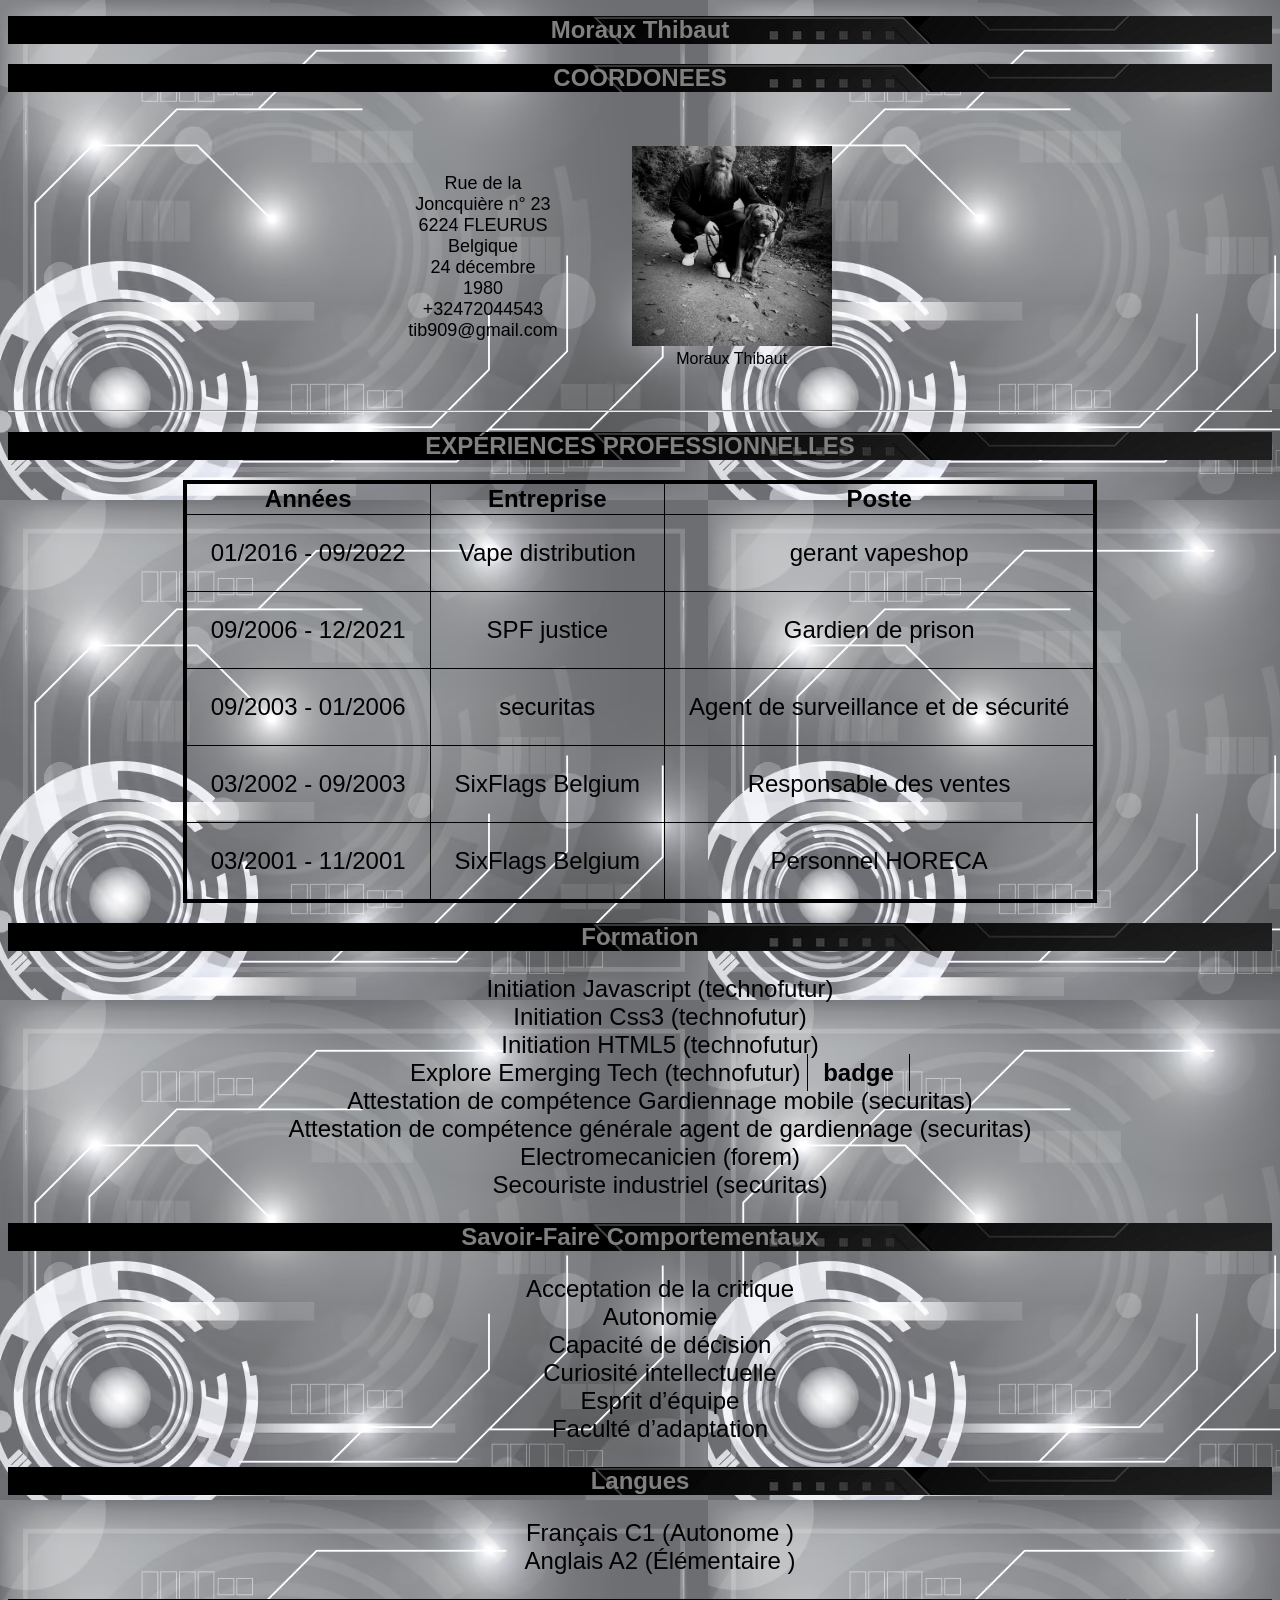
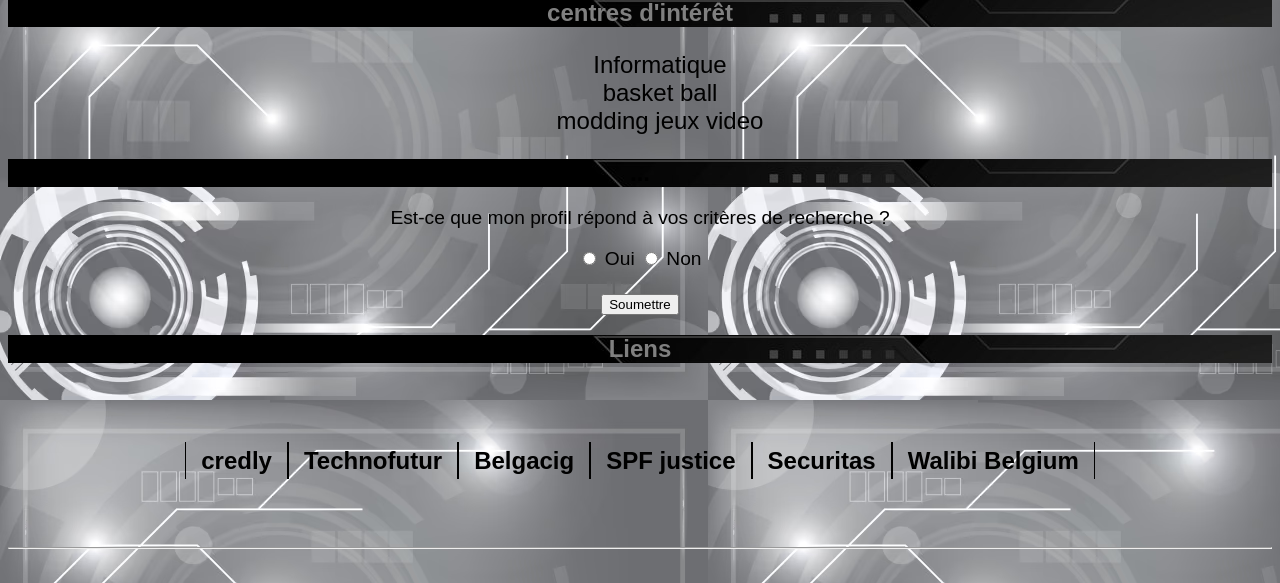
==== index.html @ 1e9ad6a0 "Update index.html" ====
<!DOCTYPE html>
<html>
    <head>
        <meta charset="UTF-8">
        <meta name="viewport" content="width=device-width, initial-scale=1.0">
        <link rel="stylesheet" href="Style/style1.css">
        <title>CV Moraux Thibaut</title>
        <script>
            function handleSubmit(event) {
                event.preventDefault(); // Empêche le rechargement de la page
                const response = document.querySelector('input[name="criteria"]:checked').value;
    
                if (response === "oui") {
                    alert("Je suis prêt à vous rencontrer pour vous donner plus de détails sur mon parcours et mes compétences.\nMerci pour l’attention que vous avez porté à mon CV.");
                } else {
                    alert("Merci pour votre attention !");
                }
            }
        </script>
    </head>
    <body>
        <header id="mainHeader">
            <h1>Moraux Thibaut</h1>
        </header>
        <main>
            <section id="COORDONEES">
                <h1>COORDONEES</h1>
                <table border="0" class="center">
                    <tr>
                <td>
                    <p>Rue de la Joncquière n° 23 <br>6224 FLEURUS Belgique<br> 24 décembre 1980<br> +32472044543<br>tib909@gmail.com</p>
                </td>
            
                <td>
                    <figure>
                    <img class="image" src="images/photo.jpg" height="200" width="200" alt="photo de profil">
                    <figcaption>Moraux Thibaut</figcaption>
                </figure>
            </td>
            </tr>
            </table>
            </section>
            <hr>
            <section id="exp">
                <h1>EXPÉRIENCES PROFESSIONNELLES</h1>
                <article>
                    <table border="1" class="center1">
                        <tr>
                            <th>Années</th>
                            <th>Entreprise</th>
                            <th>Poste</th>
                        </tr>
                        <tr>
                            <td>01/2016 - 09/2022</td>
                            <td>Vape distribution</td>
                            <td>gerant vapeshop</td>
                        </tr>
                        <tr>
                            <td>09/2006 - 12/2021</td>
                            <td>SPF justice</td>
                            <td>Gardien de prison</td>
                        </tr>
                        <tr>
                            <td>09/2003 - 01/2006</td>
                            <td>securitas</td>
                            <td>Agent de surveillance et de sécurité</td>
                        </tr>
                        <tr>
                            <td>03/2002 - 09/2003</td>
                            <td>SixFlags Belgium</td>
                            <td>Responsable des ventes</td>
                        </tr>
                        <tr>
                            <td>03/2001 - 11/2001</td>
                            <td>SixFlags Belgium</td>
                            <td>Personnel HORECA</td>
                        </tr>
                    </table>
            </section>
            <section id="centre3">
                <h1>Formation</h1> 
                <ul class="liste5">
                    <li>Initiation Javascript (technofutur)</li>
                    <li>Initiation Css3 (technofutur)</li>
                    <li>Initiation HTML5 (technofutur)</li>
                    <li>Explore Emerging Tech (technofutur) <a href="https://www.credly.com/badges/1f1f2711-4623-40dd-bc23-b2781b9e8196/public_url" target="_blank">badge</a></li>
                    <li>Attestation de compétence Gardiennage mobile (securitas)</li>
                    <li>Attestation de compétence générale agent de gardiennage (securitas)</li>
                    <li>Electromecanicien (forem)</li>
                    <li>Secouriste industriel (securitas)</li>
                </ul>
            </section>
            <section id="centre2">
                <h1>Savoir-Faire Comportementaux</h1>
                <ul class="liste4">
                    <li>Acceptation de la critique</li>
                    <li>Autonomie</li>
                    <li>Capacité de décision</li>
                    <li>Curiosité intellectuelle</li>
                    <li>Esprit d’équipe</li>
                    <li>Faculté d’adaptation</li>
                </ul>
            </section>
            <section>
                <h1>Langues</h1>
                <ul class="liste3">
                    <li>Français C1 (Autonome )</li>
                    <li>Anglais A2 (Élémentaire )</li>
                </ul>
            </section>
            <section id="centre1">
                <h1>centres d'intérêt</h1>
                <ul class="liste2">
                    <li>Informatique</li>
                    <li>basket ball</li>
                    <li>modding jeux video</li>
                </ul>
            </section>
            <section>
                <h1 id="t1">...</h1>
            </section>
            <section>
                <div class="formulaire">
                <form onsubmit="handleSubmit(event)">
                    <p>Est-ce que mon profil répond à vos critères de recherche ?</p>
                    <label>
                        <input type="radio" name="criteria" value="oui" required> Oui
                    </label>
                    <label>
                        <input type="radio" name="criteria" value="non"> Non
                    </label>
                    <br><br>
                    <button type="submit">Soumettre</button>
                </form>
            </div>
            </section>
            <section id="Liens">
                <h1>Liens</h1>
                <div>
                <ul class="liste1">
                    <li><a href="https://www.credly.com/users/moraux-thibaut" target="_blank">credly</a></li>
                    <li><a href="https://technofuturtic.be/?gad_source=1&gclid=CjwKCAjwg-24BhB_EiwA1ZOx8qaFQCUNc_YEoTfqfTfRAXzxL6KRj2lTBbNQ7ER0jLE97gg8Qh0FfRoC9SUQAvD_BwE" target="_blank">Technofutur</a></li>
                    <li><a href="https://www.gembloux.be/annuaire/belgacig" target="_blank">Belgacig</a></li>
                    <li><a href="https://justice.belgium.be/fr" target="_blank">SPF justice</a></li>
                    <li><a href="https://www.securitas.be/fr-be/pme/?utm_term=securitas&utm_campaign=SME+%7C+NL+%7C+Belgium+%7C+Brand&utm_source=adwords&utm_medium=ppc&hsa_acc=4346749966&hsa_cam=20753228287&hsa_grp=154747479785&hsa_ad=679740837021&hsa_src=g&hsa_tgt=kwd-151855605&hsa_kw=securitas&hsa_mt=e&hsa_net=adwords&hsa_ver=3&gad_source=1&gclid=Cj0KCQjwmt24BhDPARIsAJFYKk0IdWG7i5KuvDhwjCUvR2szE58qMljjTWT0LbOGZ6Xyg5umwgOqWx4aAvZFEALw_wcB" target="_blank">Securitas</a></li>
                    <li><a href="https://www.walibi.be/fr" target="_blank">Walibi Belgium</a></li>
                </ul>
            </div>
            <hr>
            </section>
        </main>
        <br>
        <footer>
        </div>
        </footer>
    </body>
</html>
---- Style/style1.css ----
h1 {
    background-image: url('../images/blackbackground.jpg');font-weight : bold ; font-family: Impact, Haettenschweiler, 'Arial Narrow Bold', sans-serif; color:grey; text-align: center;
     font-size: x-large;
}
.badge {
    width: 50px;
    height: 50px;
}
nav {
    color: gray; 
    font-family: Impact, Haettenschweiler, 'Arial Narrow Bold', sans-serif;
}
.span1 {
    background-color: black;
    color: grey;
}
#EXPÉRIENCES {
    text-align: center;margin-left: auto; margin-right: auto;
}
#COORDONEES p {
    text-align: center;
    font-family: Impact, Haettenschweiler, 'Arial Narrow Bold', sans-serif;
    font-size: large;
}
.center {
    margin-left: auto; 
    margin-right: auto;
    font-family: Impact, Haettenschweiler, 'Arial Narrow Bold', sans-serif; 
    text-align: center;
    width: 400px;
}
.center1 {
    margin-left: auto; 
    margin-right: auto;
    font-family: Impact, Haettenschweiler, 'Arial Narrow Bold', sans-serif; 
    text-align: center;
    width: 600; 
    border: 4px solid black;
    border-collapse: collapse;
    font-size: x-large;
}
figure {
    text-align: center; 
    font-family: Impact, Haettenschweiler, 'Arial Narrow Bold', sans-serif;
}
.liste1 {
    font-family: Impact, Haettenschweiler, 'Arial Narrow Bold', sans-serif;
     list-style-type: none; 
     display : flex;
     padding: 1em;
     text-align: center;
     font-size: x-large;
}
.liste2 {
    font-family: Impact, Haettenschweiler, 'Arial Narrow Bold', sans-serif;
    text-align: center;
    font-size: x-large;
    list-style-type: none;
}
.liste3 {
    font-family: Impact, Haettenschweiler, 'Arial Narrow Bold', sans-serif;
    text-align: center;
    font-size: x-large;
    list-style-type: none;
}
.liste4 {
    font-family: Impact, Haettenschweiler, 'Arial Narrow Bold', sans-serif;
    text-align: center;
    font-size: x-large;
    list-style-type: none;
}
.liste5 {
    font-family: Impact, Haettenschweiler, 'Arial Narrow Bold', sans-serif;
    text-align: center;
    font-size: x-large;
    list-style-type: none;
}
form { 
    text-align: center; font-family: Impact, Haettenschweiler, 'Arial Narrow Bold', sans-serif;
    font-size: larger;
}
.style1 {
    font-family:'Lucida Sans', 'Lucida Sans Regular', 'Lucida Grande', 'Lucida Sans Unicode', Geneva, Verdana, sans-serif;
     font-weight: bold; 
    color: grey;
    background-color: black;
    padding: 1em;
    }
a:link {
 color: black;
 font-style: normal;
 font-weight: bolder;
 text-decoration: none;
}
a:visited {
 color: gray;
 font-weight: normal;
 text-decoration: none;
}
a:hover {
 color: black;
 text-decoration: none;
 background-color: grey;
 font-weight: normal;
 font-style: normal;
}
a:active {
 color: black;
 text-decoration: none;
 font-weight: normal;
 font-style: normal;
}
a{
    padding: 5px 15px; 
    border-right: solid 1px black;
    border-left: solid 1px black;
}
div {
    margin-left: auto;
    margin-right: auto;
    max-width: fit-content;
    padding: 1em;
}
.menu {
    margin-left: 45%;
    padding: 1em;
}
.formulaire {
    margin-left: auto;
    margin-right: auto;
    padding: 0;
}
#t1 {
    background-color: black;
    color: black;
}
td {
    padding: 1em;
}
body {
    background-image: url('../images/fond2.png');
}
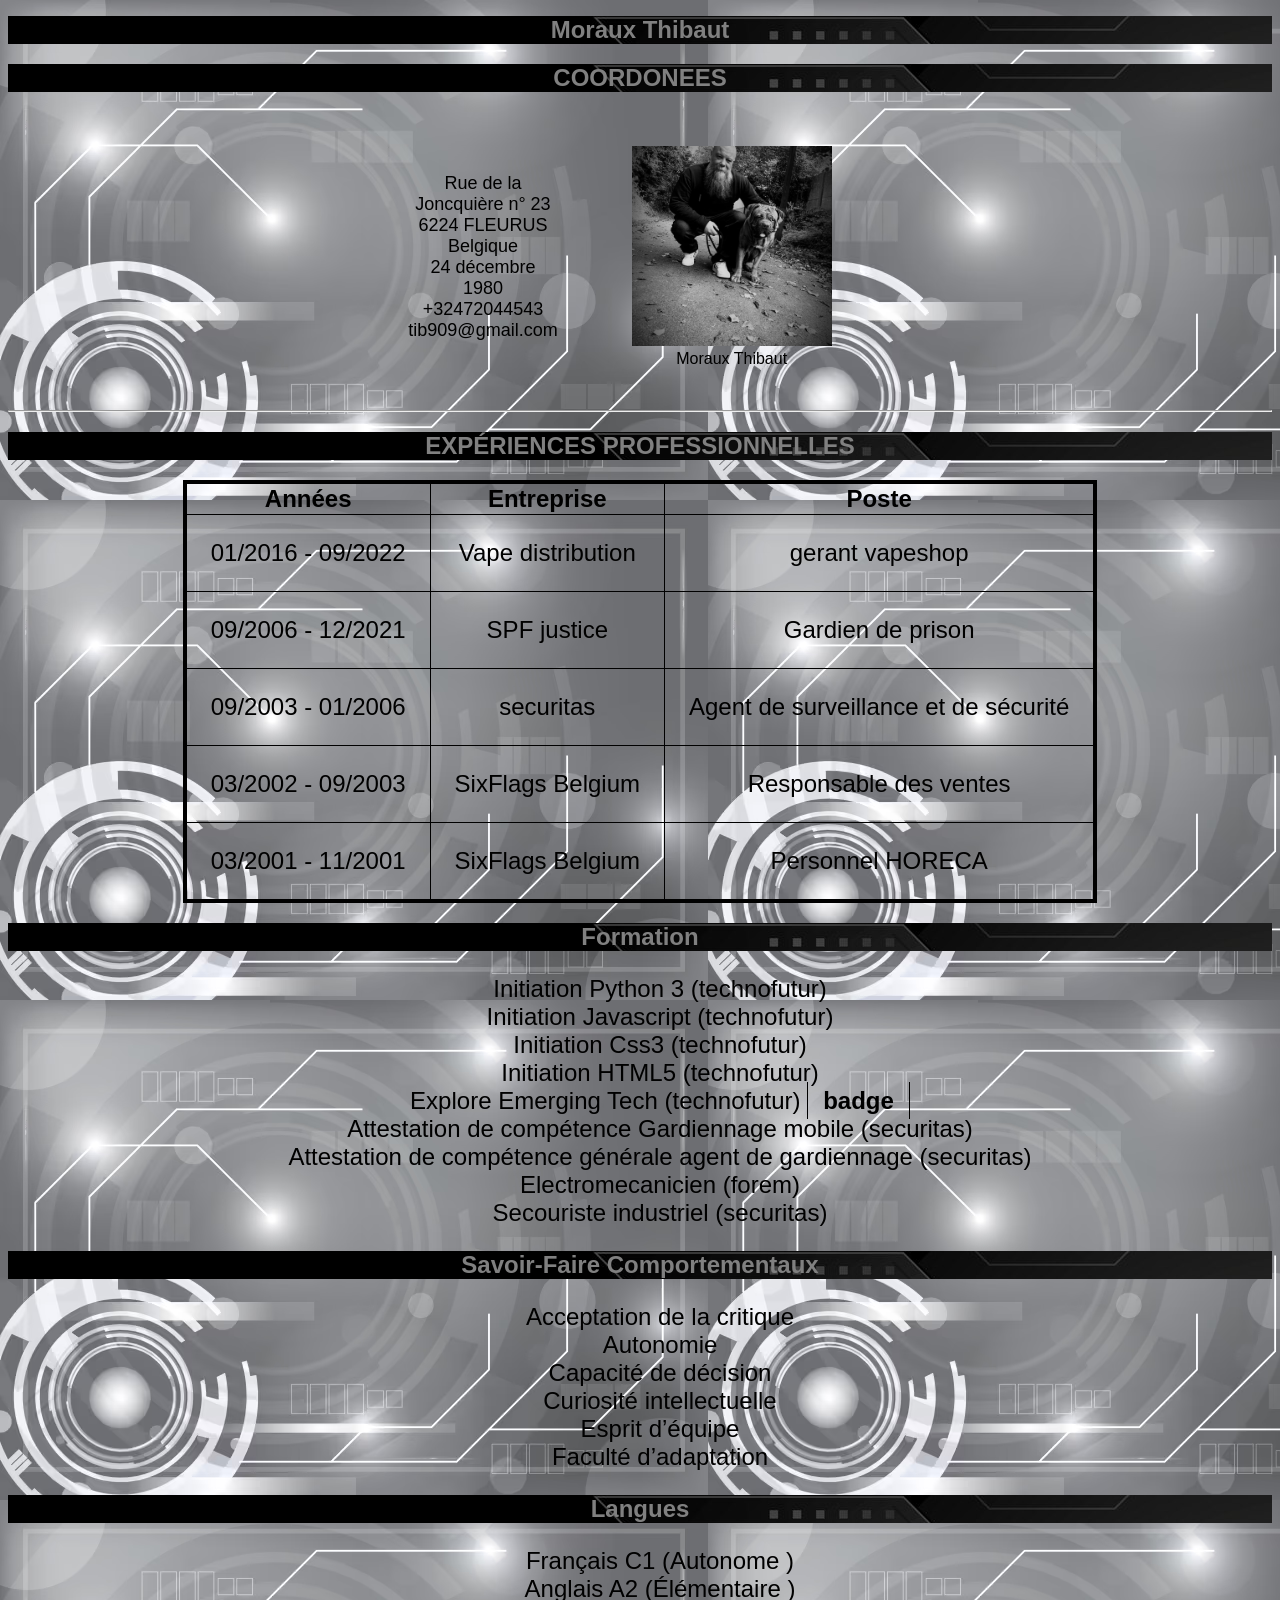
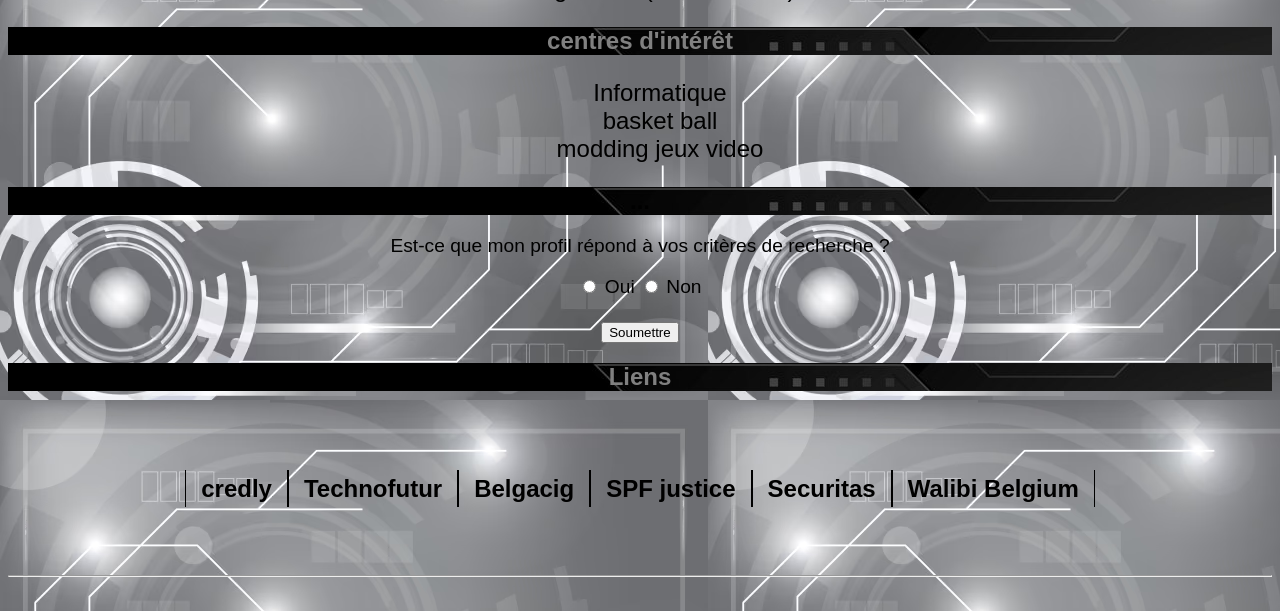
==== commit f66d4dee: "Update index.html" ====
--- a/index.html
+++ b/index.html
@@ -80,6 +80,7 @@
             <section id="centre3">
                 <h1>Formation</h1> 
                 <ul class="liste5">
+                    <li>Initiation Python 3 (technofutur)</li>
                     <li>Initiation Javascript (technofutur)</li>
                     <li>Initiation Css3 (technofutur)</li>
                     <li>Initiation HTML5 (technofutur)</li>
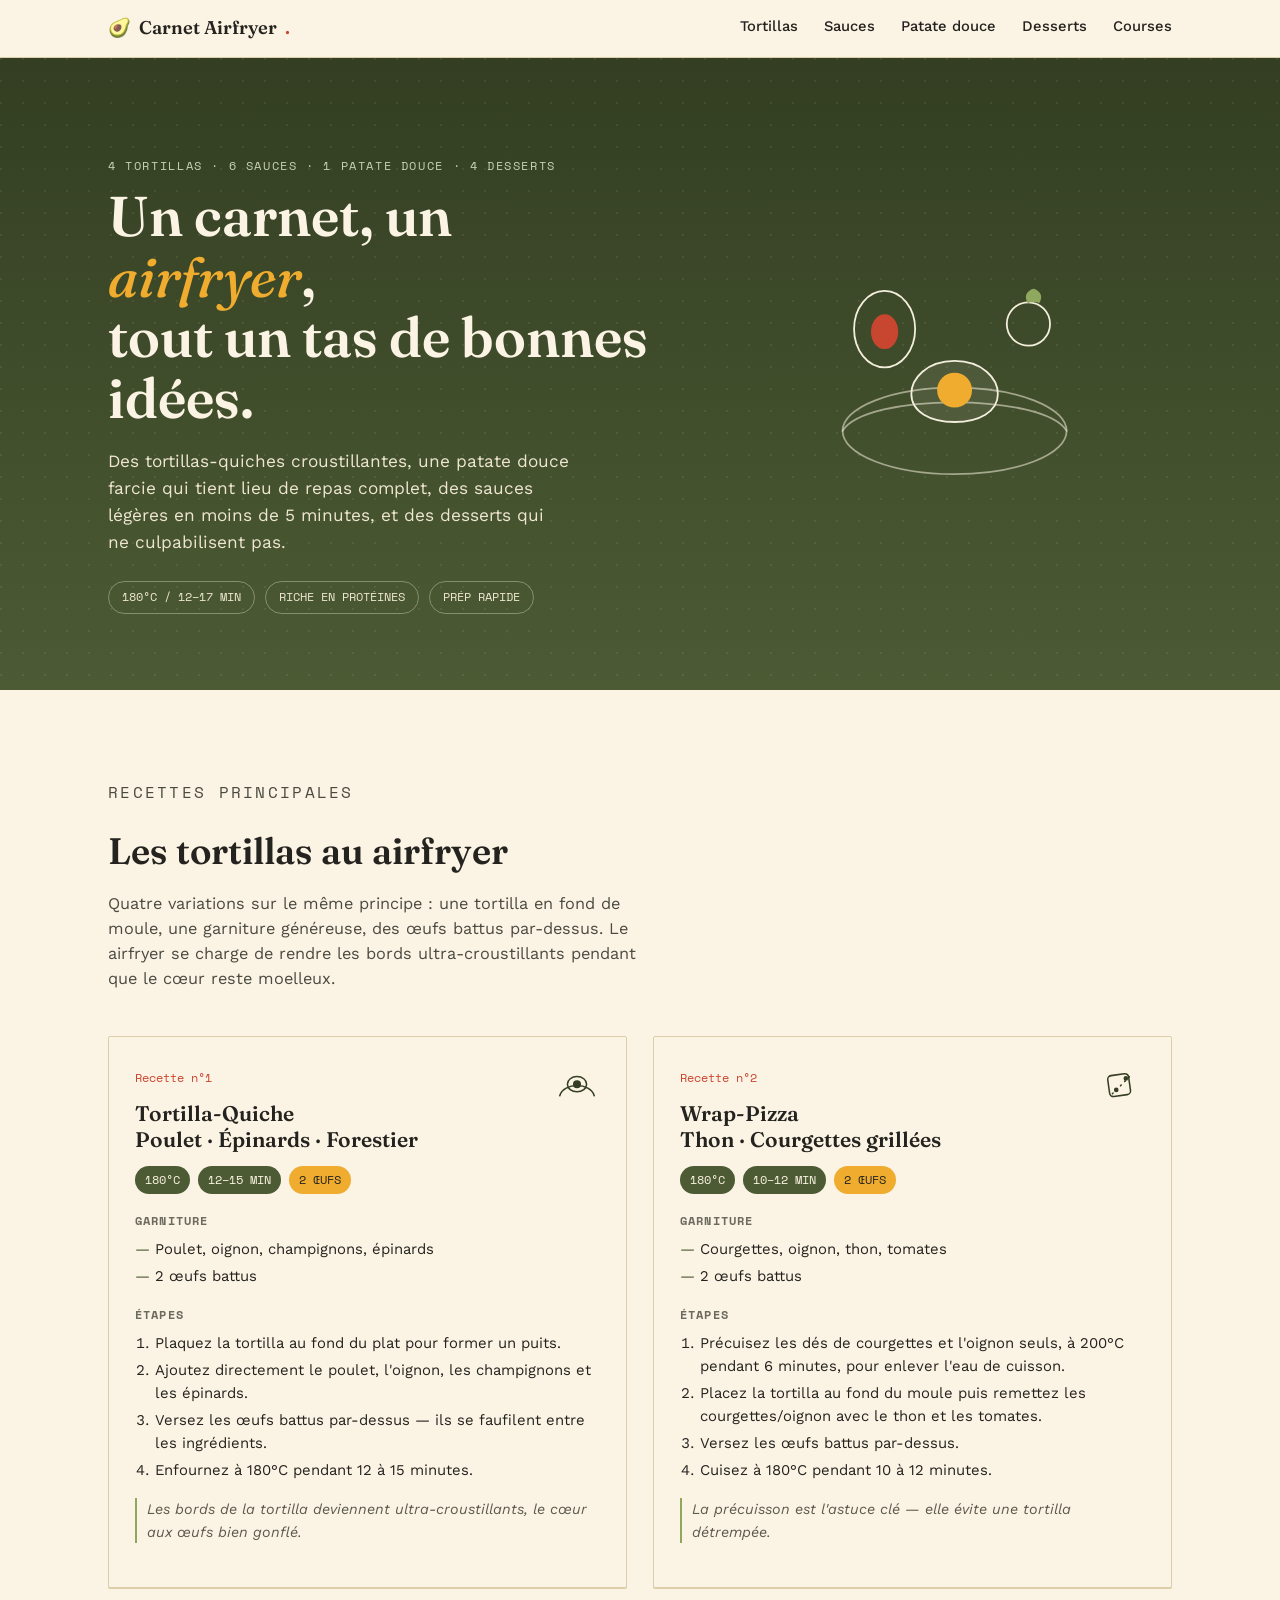
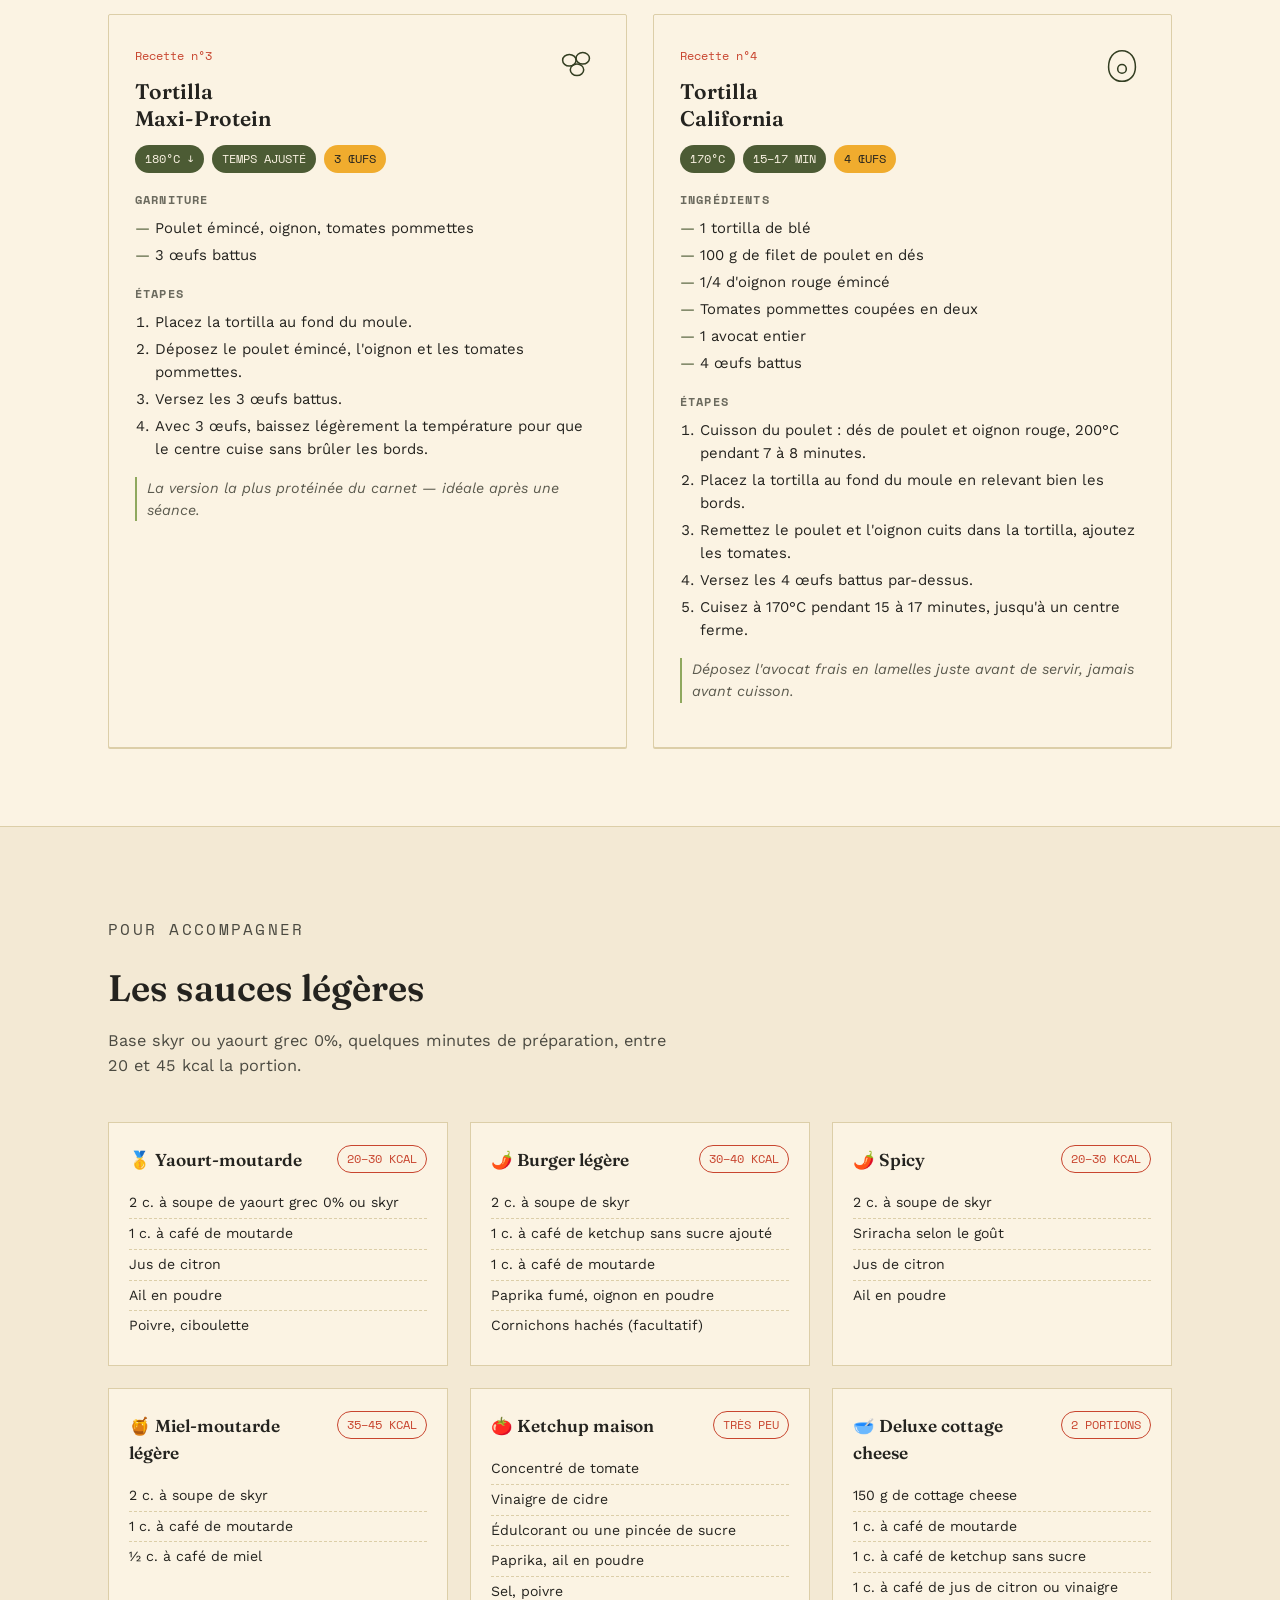
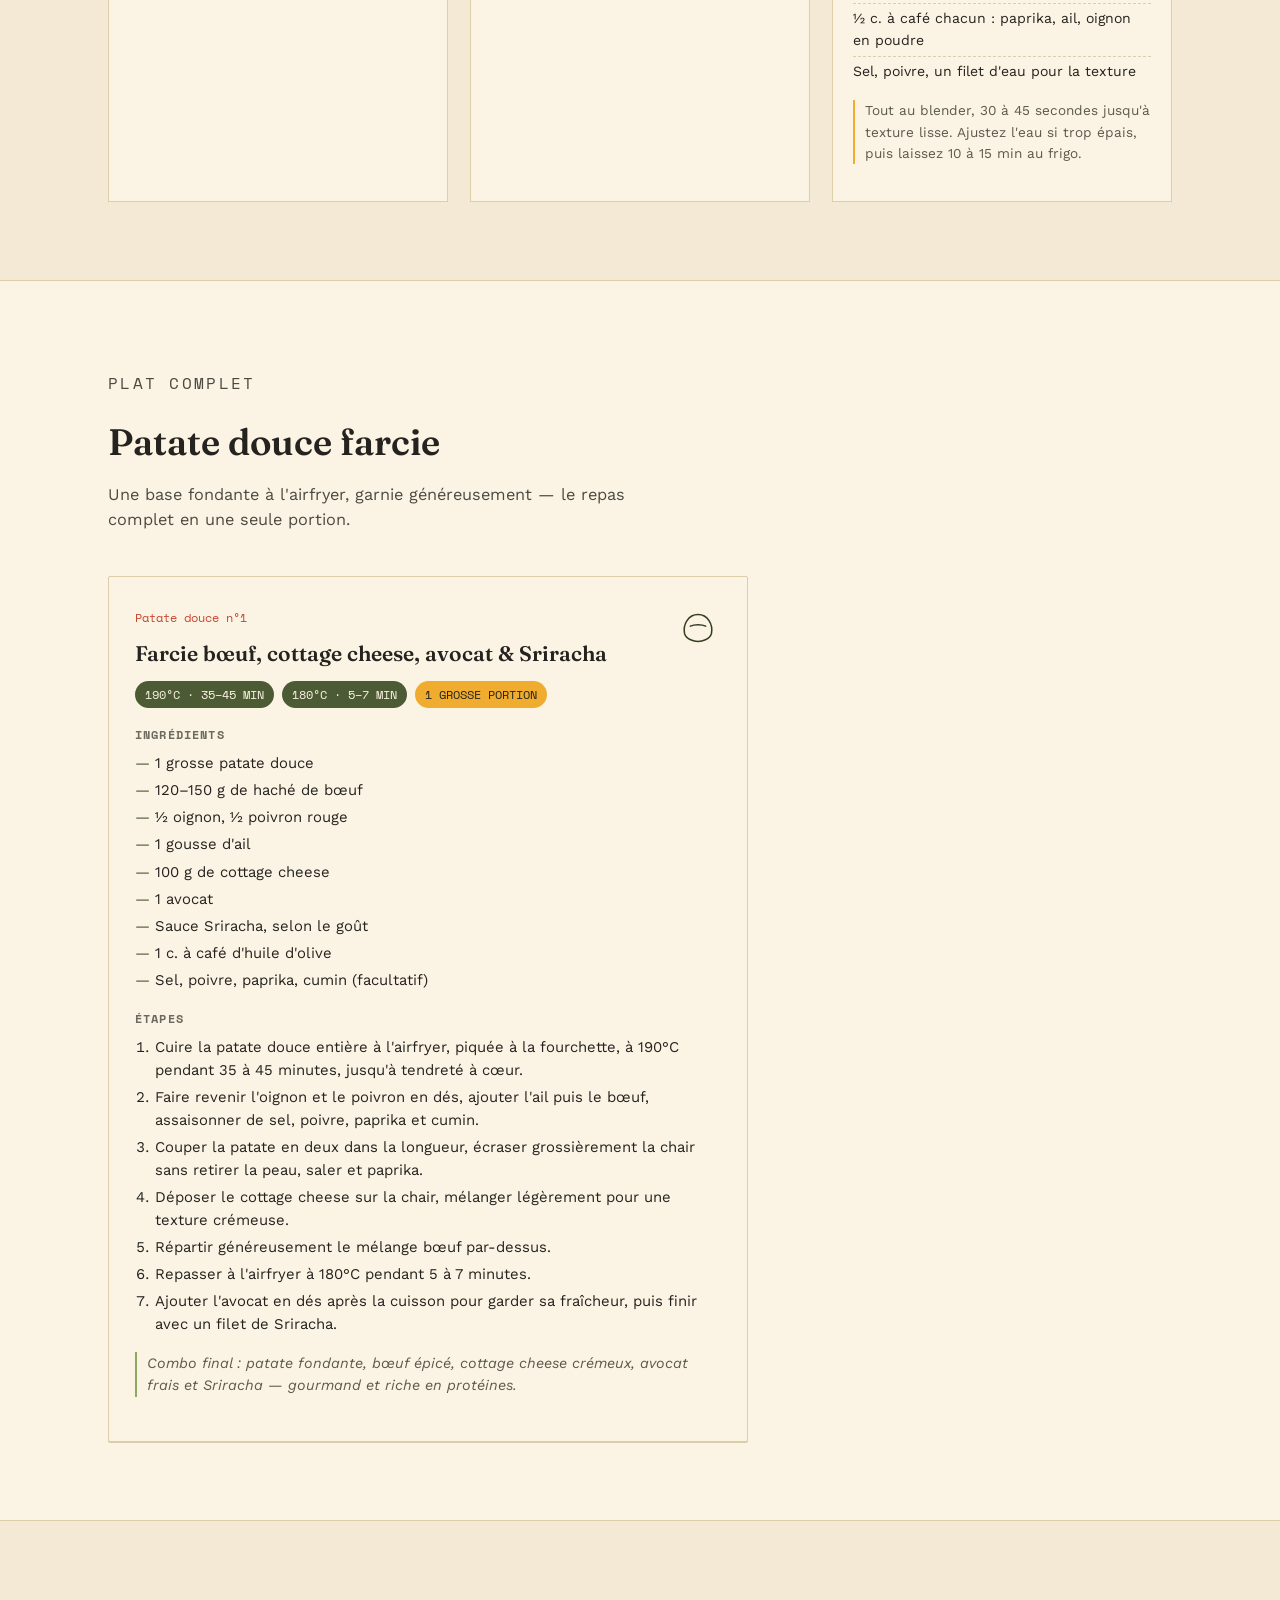
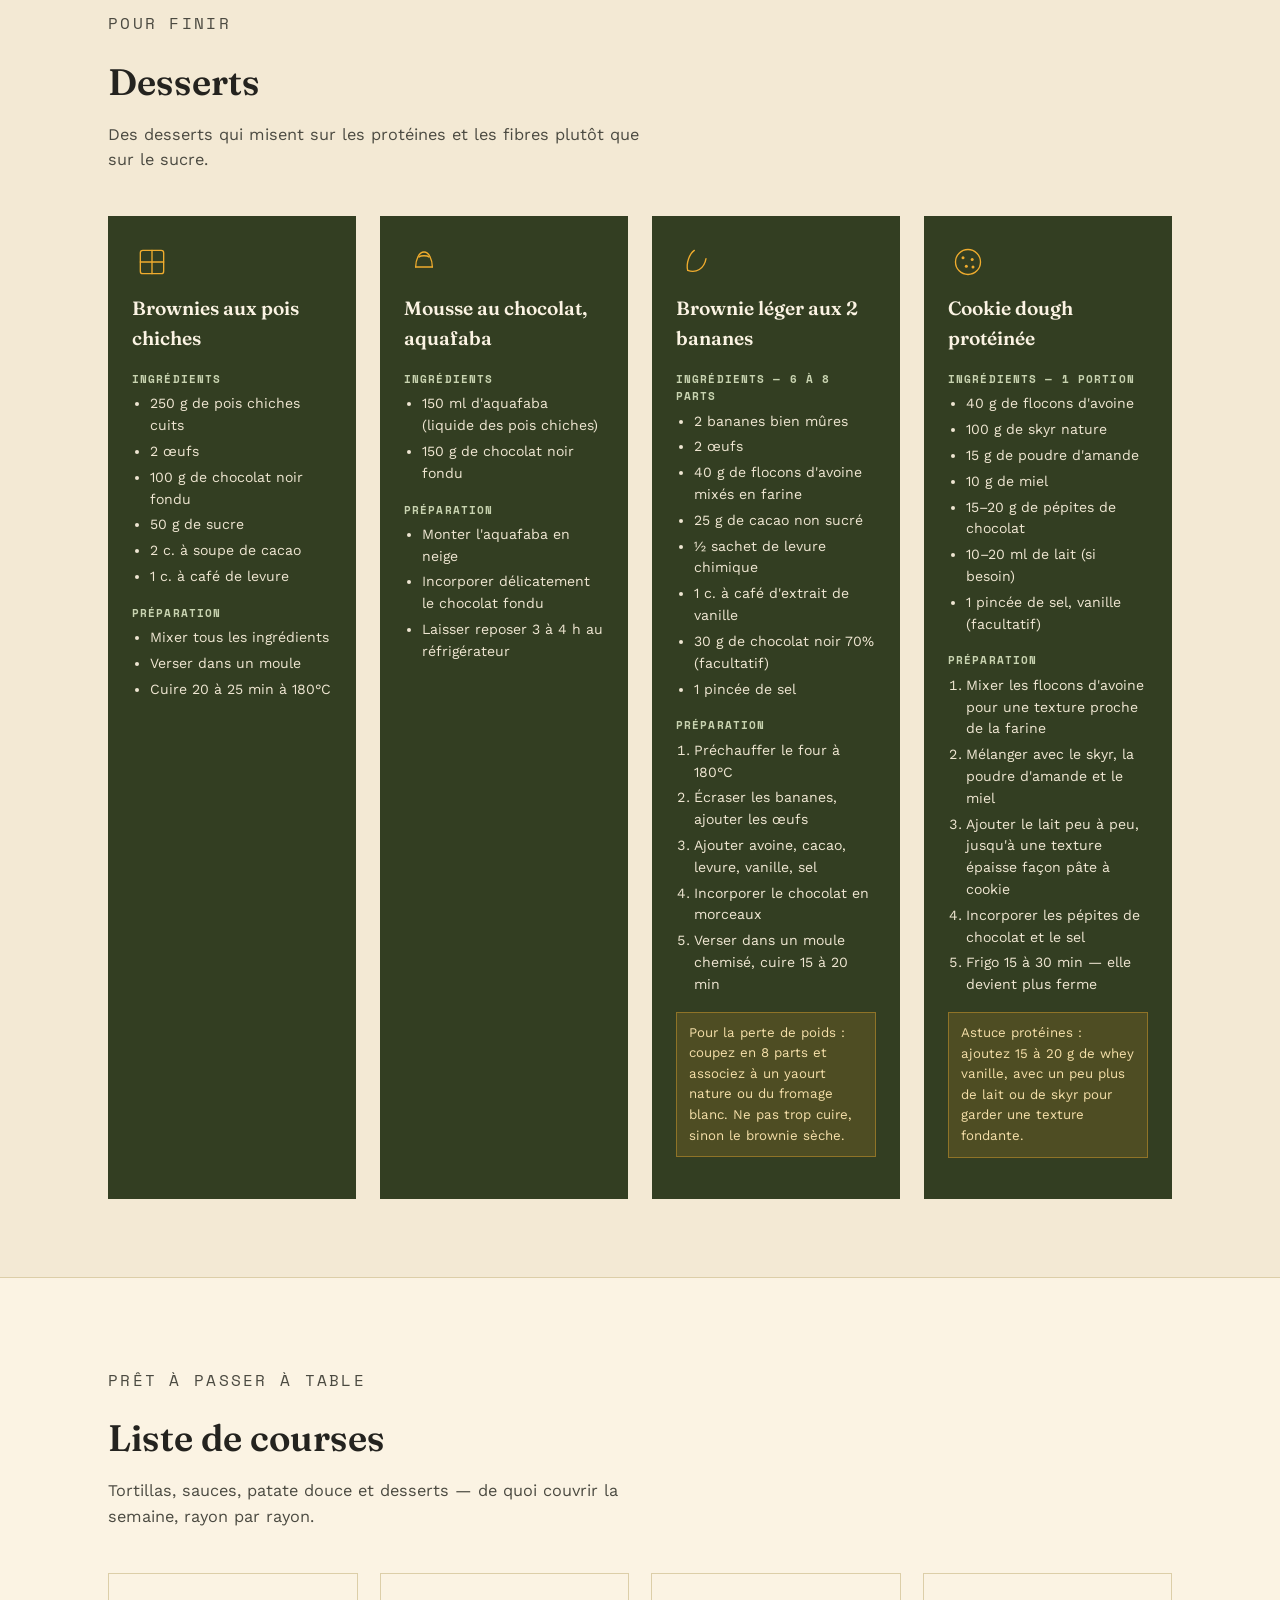
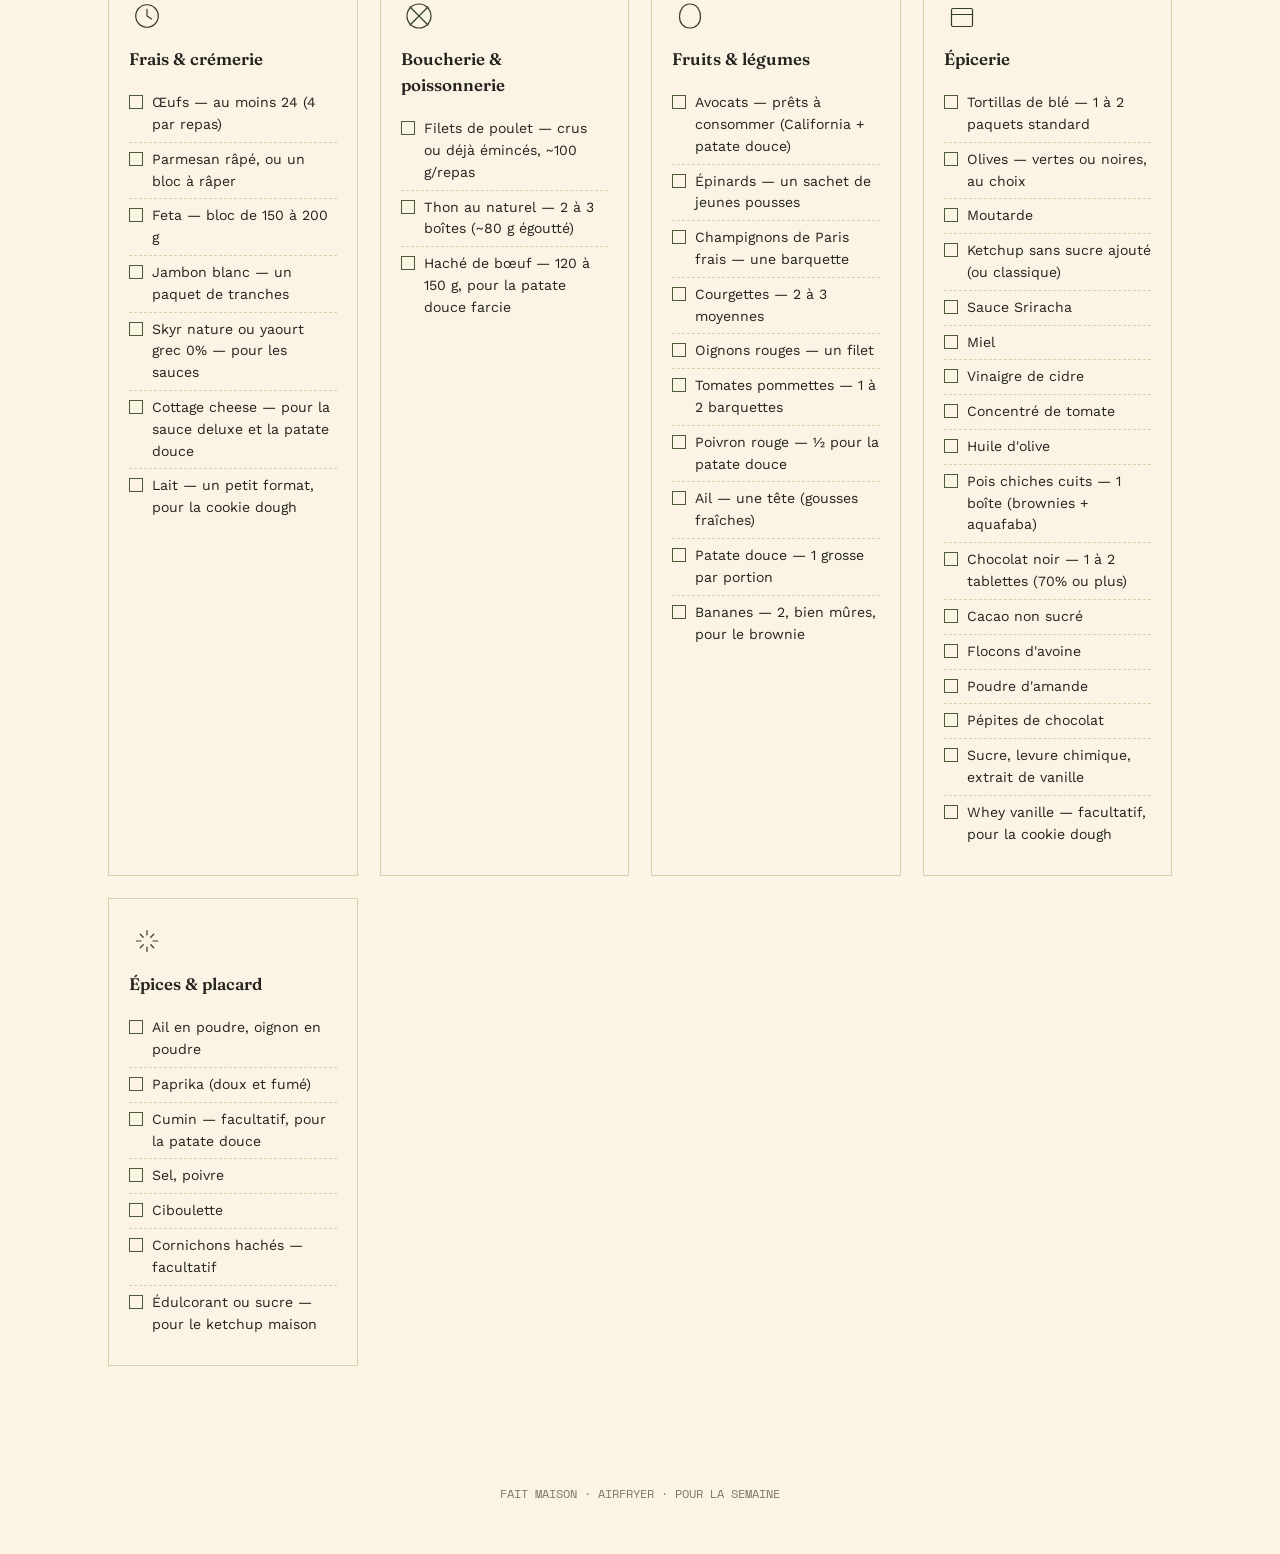
==== commit 7f29f592: "Add files via upload" ====
--- a/index.html
+++ b/index.html
@@ -1,158 +1,848 @@
-<!DOCTYPE html>
-<html>
-    <head>
-        <meta charset="UTF-8">
-        <meta name="viewport" content="width=device-width, initial-scale=1.0">
-        <link rel="stylesheet" href="Style/style1.css">
-        <title>CV Moraux Thibaut</title>
-        <script>
-            function handleSubmit(event) {
-                event.preventDefault(); // Empêche le rechargement de la page
-                const response = document.querySelector('input[name="criteria"]:checked').value;
-    
-                if (response === "oui") {
-                    alert("Je suis prêt à vous rencontrer pour vous donner plus de détails sur mon parcours et mes compétences.\nMerci pour l’attention que vous avez porté à mon CV.");
-                } else {
-                    alert("Merci pour votre attention !");
-                }
-            }
-        </script>
-    </head>
-    <body>
-        <header id="mainHeader">
-            <h1>Moraux Thibaut</h1>
-        </header>
-        <main>
-            <section id="COORDONEES">
-                <h1>COORDONEES</h1>
-                <table border="0" class="center">
-                    <tr>
-                <td>
-                    <p>Rue de la Joncquière n° 23 <br>6224 FLEURUS Belgique<br> 24 décembre 1980<br> +32472044543<br>tib909@gmail.com</p>
-                </td>
-            
-                <td>
-                    <figure>
-                    <img class="image" src="images/photo.jpg" height="200" width="200" alt="photo de profil">
-                    <figcaption>Moraux Thibaut</figcaption>
-                </figure>
-            </td>
-            </tr>
-            </table>
-            </section>
-            <hr>
-            <section id="exp">
-                <h1>EXPÉRIENCES PROFESSIONNELLES</h1>
-                <article>
-                    <table border="1" class="center1">
-                        <tr>
-                            <th>Années</th>
-                            <th>Entreprise</th>
-                            <th>Poste</th>
-                        </tr>
-                        <tr>
-                            <td>01/2016 - 09/2022</td>
-                            <td>Vape distribution</td>
-                            <td>gerant vapeshop</td>
-                        </tr>
-                        <tr>
-                            <td>09/2006 - 12/2021</td>
-                            <td>SPF justice</td>
-                            <td>Gardien de prison</td>
-                        </tr>
-                        <tr>
-                            <td>09/2003 - 01/2006</td>
-                            <td>securitas</td>
-                            <td>Agent de surveillance et de sécurité</td>
-                        </tr>
-                        <tr>
-                            <td>03/2002 - 09/2003</td>
-                            <td>SixFlags Belgium</td>
-                            <td>Responsable des ventes</td>
-                        </tr>
-                        <tr>
-                            <td>03/2001 - 11/2001</td>
-                            <td>SixFlags Belgium</td>
-                            <td>Personnel HORECA</td>
-                        </tr>
-                    </table>
-            </section>
-            <section id="centre3">
-                <h1>Formation</h1> 
-                <ul class="liste5">
-                    <li>Initiation Python 3 (technofutur)</li>
-                    <li>Initiation Javascript (technofutur)</li>
-                    <li>Initiation Css3 (technofutur)</li>
-                    <li>Initiation HTML5 (technofutur)</li>
-                    <li>Explore Emerging Tech (technofutur) <a href="https://www.credly.com/badges/1f1f2711-4623-40dd-bc23-b2781b9e8196/public_url" target="_blank">badge</a></li>
-                    <li>Attestation de compétence Gardiennage mobile (securitas)</li>
-                    <li>Attestation de compétence générale agent de gardiennage (securitas)</li>
-                    <li>Electromecanicien (forem)</li>
-                    <li>Secouriste industriel (securitas)</li>
-                </ul>
-            </section>
-            <section id="centre2">
-                <h1>Savoir-Faire Comportementaux</h1>
-                <ul class="liste4">
-                    <li>Acceptation de la critique</li>
-                    <li>Autonomie</li>
-                    <li>Capacité de décision</li>
-                    <li>Curiosité intellectuelle</li>
-                    <li>Esprit d’équipe</li>
-                    <li>Faculté d’adaptation</li>
-                </ul>
-            </section>
-            <section>
-                <h1>Langues</h1>
-                <ul class="liste3">
-                    <li>Français C1 (Autonome )</li>
-                    <li>Anglais A2 (Élémentaire )</li>
-                </ul>
-            </section>
-            <section id="centre1">
-                <h1>centres d'intérêt</h1>
-                <ul class="liste2">
-                    <li>Informatique</li>
-                    <li>basket ball</li>
-                    <li>modding jeux video</li>
-                </ul>
-            </section>
-            <section>
-                <h1 id="t1">...</h1>
-            </section>
-            <section>
-                <div class="formulaire">
-                <form onsubmit="handleSubmit(event)">
-                    <p>Est-ce que mon profil répond à vos critères de recherche ?</p>
-                    <label>
-                        <input type="radio" name="criteria" value="oui" required> Oui
-                    </label>
-                    <label>
-                        <input type="radio" name="criteria" value="non"> Non
-                    </label>
-                    <br><br>
-                    <button type="submit">Soumettre</button>
-                </form>
-            </div>
-            </section>
-            <section id="Liens">
-                <h1>Liens</h1>
-                <div>
-                <ul class="liste1">
-                    <li><a href="https://www.credly.com/users/moraux-thibaut" target="_blank">credly</a></li>
-                    <li><a href="https://technofuturtic.be/?gad_source=1&gclid=CjwKCAjwg-24BhB_EiwA1ZOx8qaFQCUNc_YEoTfqfTfRAXzxL6KRj2lTBbNQ7ER0jLE97gg8Qh0FfRoC9SUQAvD_BwE" target="_blank">Technofutur</a></li>
-                    <li><a href="https://www.gembloux.be/annuaire/belgacig" target="_blank">Belgacig</a></li>
-                    <li><a href="https://justice.belgium.be/fr" target="_blank">SPF justice</a></li>
-                    <li><a href="https://www.securitas.be/fr-be/pme/?utm_term=securitas&utm_campaign=SME+%7C+NL+%7C+Belgium+%7C+Brand&utm_source=adwords&utm_medium=ppc&hsa_acc=4346749966&hsa_cam=20753228287&hsa_grp=154747479785&hsa_ad=679740837021&hsa_src=g&hsa_tgt=kwd-151855605&hsa_kw=securitas&hsa_mt=e&hsa_net=adwords&hsa_ver=3&gad_source=1&gclid=Cj0KCQjwmt24BhDPARIsAJFYKk0IdWG7i5KuvDhwjCUvR2szE58qMljjTWT0LbOGZ6Xyg5umwgOqWx4aAvZFEALw_wcB" target="_blank">Securitas</a></li>
-                    <li><a href="https://www.walibi.be/fr" target="_blank">Walibi Belgium</a></li>
-                </ul>
-            </div>
-            <hr>
-            </section>
-        </main>
-        <br>
-        <footer>
-        </div>
-        </footer>
-    </body>
-</html>
+<!DOCTYPE html>
+<html lang="fr">
+<head>
+<meta charset="UTF-8">
+<meta name="viewport" content="width=device-width, initial-scale=1.0">
+<title>Carnet Airfryer — Recettes maison</title>
+<link rel="preconnect" href="https://fonts.googleapis.com">
+<link rel="preconnect" href="https://fonts.gstatic.com" crossorigin>
+<link href="https://fonts.googleapis.com/css2?family=Fraunces:ital,opsz,wght@0,9..144,400;0,9..144,600;1,9..144,500;1,9..144,600&family=Work+Sans:wght@400;500;600;700&family=Space+Mono:wght@400;700&display=swap" rel="stylesheet">
+<style>
+  :root{
+    --ink:#24231F;
+    --paper:#FBF3E3;
+    --paper-dim:#F3E9D4;
+    --avocado:#4C5B34;
+    --avocado-dark:#333E22;
+    --avocado-light:#8FA85E;
+    --yolk:#F0AC2E;
+    --tomato:#C8452F;
+    --line:#DCCEA8;
+    --max:1120px;
+  }
+  *{box-sizing:border-box;}
+  html{scroll-behavior:smooth;}
+  @media (prefers-reduced-motion: reduce){
+    html{scroll-behavior:auto;}
+    *{animation-duration:0.001ms !important; animation-iteration-count:1 !important; transition-duration:0.001ms !important;}
+  }
+  body{
+    margin:0;
+    background:var(--paper);
+    color:var(--ink);
+    font-family:'Work Sans', sans-serif;
+    font-size:16px;
+    line-height:1.55;
+    -webkit-font-smoothing:antialiased;
+  }
+  h1,h2,h3{
+    font-family:'Fraunces', serif;
+    margin:0;
+    color:var(--ink);
+    font-weight:600;
+  }
+  .eyebrow{
+    font-family:'Space Mono', monospace;
+    text-transform:uppercase;
+    letter-spacing:0.14em;
+    font-size:0.72rem;
+    color:var(--avocado);
+  }
+  a{color:inherit;}
+  img,svg{display:block;}
+  .icon{width:46px;height:46px;color:var(--avocado-dark);flex-shrink:0;}
+  .wrap{max-width:var(--max); margin:0 auto; padding:0 28px;}
+
+  /* ---------- Header ---------- */
+  .site-header{
+    position:sticky; top:0; z-index:50;
+    background:rgba(251,243,227,0.9);
+    backdrop-filter:blur(6px);
+    border-bottom:1px solid var(--line);
+  }
+  .site-header .wrap{
+    display:flex; align-items:center; justify-content:space-between;
+    padding-top:14px; padding-bottom:14px;
+  }
+  .logo{
+    font-family:'Fraunces', serif;
+    font-weight:600;
+    font-size:1.15rem;
+    display:flex; align-items:center; gap:8px;
+  }
+  .logo .dot{color:var(--tomato);}
+  .site-header nav{display:flex; gap:26px;}
+  .site-header nav a{
+    text-decoration:none;
+    font-size:0.92rem;
+    font-weight:500;
+    color:var(--ink);
+    position:relative;
+    padding-bottom:3px;
+  }
+  .site-header nav a::after{
+    content:"";
+    position:absolute; left:0; right:0; bottom:0;
+    height:2px; background:var(--avocado);
+    transform:scaleX(0); transform-origin:left;
+    transition:transform .25s ease;
+  }
+  .site-header nav a:hover::after, .site-header nav a:focus-visible::after{transform:scaleX(1);}
+
+  /* ---------- Hero ---------- */
+  .hero{
+    background:linear-gradient(180deg, var(--avocado-dark) 0%, var(--avocado) 100%);
+    color:var(--paper);
+    padding:88px 0 76px;
+    position:relative;
+    overflow:hidden;
+  }
+  .hero::before{
+    content:"";
+    position:absolute; inset:0;
+    background-image:radial-gradient(circle at 1px 1px, rgba(251,243,227,0.08) 1px, transparent 0);
+    background-size:22px 22px;
+    pointer-events:none;
+  }
+  .hero .wrap{display:grid; grid-template-columns:1.15fr 0.85fr; gap:40px; align-items:center; position:relative;}
+  .hero h1{
+    font-size:clamp(2.3rem, 4.4vw, 3.5rem);
+    line-height:1.08;
+    color:var(--paper);
+    max-width:15ch;
+  }
+  .hero h1 em{
+    font-style:italic; color:var(--yolk); font-weight:500;
+  }
+  .hero p.lede{
+    margin-top:20px;
+    font-size:1.08rem;
+    max-width:42ch;
+    color:#EFE6D2;
+  }
+  .hero .tags{display:flex; gap:10px; flex-wrap:wrap; margin-top:26px;}
+  .hero .tags span{
+    font-family:'Space Mono', monospace;
+    font-size:0.75rem;
+    border:1px solid rgba(251,243,227,0.35);
+    border-radius:100px;
+    padding:6px 13px;
+    color:#EFE6D2;
+  }
+  .hero-art{ position:relative; height:280px; }
+  .hero-art svg{position:absolute;}
+
+  /* ---------- Sections ---------- */
+  .section{padding:78px 0;}
+  .section + .section{border-top:1px solid var(--line);}
+  .section--dim{background:var(--paper-dim);}
+  .section-head{max-width:56ch; margin-bottom:44px;}
+  .section-head h2{font-size:clamp(1.7rem,3vw,2.3rem); margin-top:8px;}
+  .section-head p{margin-top:12px; color:#4B4A41; font-size:1.02rem;}
+
+  /* ---------- Recipe cards ---------- */
+  .grid{
+    display:grid;
+    grid-template-columns:repeat(2, 1fr);
+    gap:26px;
+  }
+  .card{
+    background:var(--paper);
+    border:1px solid var(--line);
+    border-radius:2px;
+    padding:28px 26px 30px;
+    position:relative;
+    box-shadow:0 1px 0 var(--line);
+    transition:transform .22s ease, box-shadow .22s ease;
+  }
+  .card:hover{transform:translateY(-3px); box-shadow:0 10px 22px -14px rgba(36,35,31,0.45);}
+  .card-top{display:flex; align-items:flex-start; justify-content:space-between; gap:14px;}
+  .card h3{font-size:1.32rem; margin-top:10px; line-height:1.25;}
+  .card .num{
+    font-family:'Space Mono', monospace;
+    font-size:0.72rem;
+    color:var(--tomato);
+  }
+  .badges{display:flex; gap:8px; flex-wrap:wrap; margin:14px 0 18px;}
+  .badge{
+    font-family:'Space Mono', monospace;
+    font-size:0.72rem;
+    background:var(--avocado);
+    color:var(--paper);
+    padding:5px 10px;
+    border-radius:100px;
+    white-space:nowrap;
+  }
+  .badge.alt{background:var(--yolk); color:var(--ink);}
+  .card .note{
+    font-size:0.9rem;
+    font-style:italic;
+    color:#5B5A4E;
+    border-left:2px solid var(--avocado-light);
+    padding-left:10px;
+    margin-top:16px;
+  }
+  .card h4{
+    font-family:'Space Mono', monospace;
+    font-size:0.72rem;
+    text-transform:uppercase;
+    letter-spacing:0.1em;
+    color:#6B6A5E;
+    margin:18px 0 8px;
+  }
+  .card ul, .card ol{margin:0; padding-left:20px; font-size:0.93rem;}
+  .card ul li, .card ol li{margin-bottom:4px;}
+  .card ul{list-style:none; padding-left:0;}
+  .card ul li::before{content:"— "; color:var(--avocado);}
+
+  /* ---------- Courses (grocery) ---------- */
+  .courses-grid{display:grid; grid-template-columns:repeat(auto-fit, minmax(210px,1fr)); gap:22px;}
+  .rayon{
+    background:var(--paper);
+    border:1px solid var(--line);
+    padding:24px 20px;
+  }
+  .rayon .icon{width:36px;height:36px; margin-bottom:12px;}
+  .rayon h3{font-size:1.05rem;}
+  .rayon ul{list-style:none; padding:0; margin:14px 0 0; font-size:0.88rem;}
+  .rayon li{
+    display:flex; gap:9px; align-items:flex-start;
+    padding:6px 0;
+    border-top:1px dashed var(--line);
+  }
+  .rayon li:first-child{border-top:none;}
+  .rayon li::before{
+    content:"";
+    width:12px; height:12px;
+    margin-top:3px;
+    border:1.5px solid var(--avocado);
+    flex-shrink:0;
+  }
+
+  /* ---------- Sauces ---------- */
+  .sauce-grid{display:grid; grid-template-columns:repeat(3,1fr); gap:22px;}
+  .sauce-card{
+    background:var(--paper);
+    border:1px solid var(--line);
+    padding:22px 20px 24px;
+    display:flex; flex-direction:column;
+  }
+  .sauce-card .top{display:flex; justify-content:space-between; align-items:flex-start; gap:10px;}
+  .sauce-card h3{font-size:1.08rem; margin-top:2px;}
+  .kcal{
+    font-family:'Space Mono', monospace;
+    font-size:0.72rem;
+    color:var(--tomato);
+    white-space:nowrap;
+    border:1px solid var(--tomato);
+    border-radius:100px;
+    padding:4px 9px;
+  }
+  .sauce-card ul{list-style:none; padding:0; margin:14px 0 0; font-size:0.88rem; flex:1;}
+  .sauce-card ul li{padding:4px 0; border-top:1px dashed var(--line);}
+  .sauce-card ul li:first-child{border-top:none;}
+  .sauce-card .prep{
+    margin-top:14px;
+    font-size:0.85rem;
+    color:#5B5A4E;
+    border-left:2px solid var(--yolk);
+    padding-left:10px;
+  }
+
+  /* ---------- Desserts ---------- */
+  .dessert-grid{display:grid; grid-template-columns:repeat(auto-fit, minmax(240px,1fr)); gap:24px;}
+  .dessert-card{
+    background:var(--avocado-dark);
+    color:var(--paper);
+    padding:26px 24px 28px;
+    position:relative;
+  }
+  .dessert-card .icon{color:var(--yolk); width:40px; height:40px;}
+  .dessert-card h3{color:var(--paper); font-size:1.2rem; margin-top:12px;}
+  .dessert-card h4{
+    font-family:'Space Mono', monospace;
+    font-size:0.7rem; text-transform:uppercase; letter-spacing:0.1em;
+    color:#C8D3B0; margin:16px 0 6px;
+  }
+  .dessert-card ul, .dessert-card ol{padding-left:18px; font-size:0.88rem; margin:0;}
+  .dessert-card li{margin-bottom:4px; color:#EFE6D2;}
+  .dessert-card .tip{
+    margin-top:16px;
+    background:rgba(240,172,46,0.14);
+    border:1px solid rgba(240,172,46,0.4);
+    padding:10px 12px;
+    font-size:0.83rem;
+    color:#F5DFA9;
+  }
+
+  footer{
+    padding:40px 0 50px;
+    text-align:center;
+    font-family:'Space Mono', monospace;
+    font-size:0.78rem;
+    color:#7C7A6B;
+  }
+
+  /* ---------- Responsive ---------- */
+  @media (max-width:900px){
+    .hero .wrap{grid-template-columns:1fr;}
+    .hero-art{height:200px;}
+    .grid, .sauce-grid, .dessert-grid{grid-template-columns:repeat(2,1fr);}
+    .courses-grid{grid-template-columns:repeat(2,1fr);}
+  }
+  @media (max-width:640px){
+    .site-header nav{display:none;}
+    .grid, .sauce-grid, .dessert-grid, .courses-grid{grid-template-columns:1fr;}
+    .section{padding:56px 0;}
+    .hero{padding:64px 0 52px;}
+  }
+
+  /* focus visibility */
+  a:focus-visible, button:focus-visible{outline:2px solid var(--tomato); outline-offset:3px;}
+</style>
+</head>
+<body>
+
+<header class="site-header">
+  <div class="wrap">
+    <div class="logo"><span>🥑</span> Carnet Airfryer<span class="dot">.</span></div>
+    <nav>
+      <a href="#tortillas">Tortillas</a>
+      <a href="#sauces">Sauces</a>
+      <a href="#patate-douce">Patate douce</a>
+      <a href="#desserts">Desserts</a>
+      <a href="#courses">Courses</a>
+    </nav>
+  </div>
+</header>
+
+<!-- ================= HERO ================= -->
+<section class="hero" id="hero">
+  <div class="wrap">
+    <div>
+      <p class="eyebrow" style="color:#C8D3B0;">4 tortillas · 6 sauces · 1 patate douce · 4 desserts</p>
+      <h1>Un carnet, un <em>airfryer</em>,<br>tout un tas de bonnes idées.</h1>
+      <p class="lede">Des tortillas-quiches croustillantes, une patate douce farcie qui tient lieu de repas complet, des sauces légères en moins de 5 minutes, et des desserts qui ne culpabilisent pas.</p>
+      <div class="tags">
+        <span>180°C / 12–17 MIN</span>
+        <span>RICHE EN PROTÉINES</span>
+        <span>PRÉP RAPIDE</span>
+      </div>
+    </div>
+    <div class="hero-art">
+      <svg viewBox="0 0 220 220" width="100%" height="100%" fill="none" stroke="#F4EEDD" stroke-width="1.4" stroke-linecap="round" stroke-linejoin="round">
+        <!-- tortilla base -->
+        <ellipse cx="110" cy="150" rx="88" ry="34" stroke-opacity="0.55"/>
+        <path d="M22 150 C 40 120, 180 120, 198 150" stroke-opacity="0.55"/>
+        <!-- egg -->
+        <path d="M110 95 c -22 0 -34 14 -34 26 c 0 14 15 22 34 22 c 19 0 34 -8 34 -22 c 0 -12 -12 -26 -34 -26 z" fill="#F4EEDD" fill-opacity="0.08"/>
+        <circle cx="110" cy="118" r="13" fill="#F0AC2E" stroke="#F0AC2E"/>
+        <!-- avocado slice -->
+        <ellipse cx="55" cy="70" rx="24" ry="30" stroke="#F4EEDD"/>
+        <ellipse cx="55" cy="72" rx="10" ry="13" fill="#C8452F" stroke="#C8452F"/>
+        <!-- tomato -->
+        <circle cx="168" cy="66" r="17" stroke="#F4EEDD"/>
+        <path d="M168 49 q -4 -7 4 -10 q 8 3 4 10" fill="#8FA85E" stroke="#8FA85E"/>
+      </svg>
+    </div>
+  </div>
+</section>
+
+<!-- ================= TORTILLAS ================= -->
+<section class="section" id="tortillas">
+  <div class="wrap">
+    <div class="section-head">
+      <p class="eyebrow">Recettes principales</p>
+      <h2>Les tortillas au airfryer</h2>
+      <p>Quatre variations sur le même principe&nbsp;: une tortilla en fond de moule, une garniture généreuse, des œufs battus par-dessus. Le airfryer se charge de rendre les bords ultra-croustillants pendant que le cœur reste moelleux.</p>
+    </div>
+
+    <div class="grid">
+
+      <!-- Recette 1 -->
+      <article class="card">
+        <div class="card-top">
+          <div>
+            <span class="num">Recette n°1</span>
+            <h3>Tortilla-Quiche<br>Poulet · Épinards · Forestier</h3>
+          </div>
+          <svg class="icon" viewBox="0 0 48 48" fill="none" stroke="currentColor" stroke-width="1.6" stroke-linecap="round" stroke-linejoin="round">
+            <path d="M6 32c4-14 32-14 36 0" />
+            <ellipse cx="24" cy="20" rx="10" ry="8"/>
+            <circle cx="24" cy="20" r="3.4" fill="currentColor"/>
+          </svg>
+        </div>
+        <div class="badges">
+          <span class="badge">180°C</span>
+          <span class="badge">12–15 MIN</span>
+          <span class="badge alt">2 ŒUFS</span>
+        </div>
+        <h4>Garniture</h4>
+        <ul>
+          <li>Poulet, oignon, champignons, épinards</li>
+          <li>2 œufs battus</li>
+        </ul>
+        <h4>Étapes</h4>
+        <ol>
+          <li>Plaquez la tortilla au fond du plat pour former un puits.</li>
+          <li>Ajoutez directement le poulet, l'oignon, les champignons et les épinards.</li>
+          <li>Versez les œufs battus par-dessus — ils se faufilent entre les ingrédients.</li>
+          <li>Enfournez à 180°C pendant 12 à 15 minutes.</li>
+        </ol>
+        <p class="note">Les bords de la tortilla deviennent ultra-croustillants, le cœur aux œufs bien gonflé.</p>
+      </article>
+
+      <!-- Recette 2 -->
+      <article class="card">
+        <div class="card-top">
+          <div>
+            <span class="num">Recette n°2</span>
+            <h3>Wrap-Pizza<br>Thon · Courgettes grillées</h3>
+          </div>
+          <svg class="icon" viewBox="0 0 48 48" fill="none" stroke="currentColor" stroke-width="1.6" stroke-linecap="round" stroke-linejoin="round">
+            <rect x="10" y="10" width="22" height="22" rx="4" transform="rotate(-8 21 21)"/>
+            <path d="M14 30l20 -20" stroke-dasharray="1 5"/>
+            <circle cx="28" cy="14" r="1.6" fill="currentColor"/>
+            <circle cx="18" cy="26" r="1.6" fill="currentColor"/>
+          </svg>
+        </div>
+        <div class="badges">
+          <span class="badge">180°C</span>
+          <span class="badge">10–12 MIN</span>
+          <span class="badge alt">2 ŒUFS</span>
+        </div>
+        <h4>Garniture</h4>
+        <ul>
+          <li>Courgettes, oignon, thon, tomates</li>
+          <li>2 œufs battus</li>
+        </ul>
+        <h4>Étapes</h4>
+        <ol>
+          <li>Précuisez les dés de courgettes et l'oignon seuls, à 200°C pendant 6 minutes, pour enlever l'eau de cuisson.</li>
+          <li>Placez la tortilla au fond du moule puis remettez les courgettes/oignon avec le thon et les tomates.</li>
+          <li>Versez les œufs battus par-dessus.</li>
+          <li>Cuisez à 180°C pendant 10 à 12 minutes.</li>
+        </ol>
+        <p class="note">La précuisson est l'astuce clé — elle évite une tortilla détrempée.</p>
+      </article>
+
+      <!-- Recette 3 -->
+      <article class="card">
+        <div class="card-top">
+          <div>
+            <span class="num">Recette n°3</span>
+            <h3>Tortilla<br>Maxi-Protein</h3>
+          </div>
+          <svg class="icon" viewBox="0 0 48 48" fill="none" stroke="currentColor" stroke-width="1.6" stroke-linecap="round" stroke-linejoin="round">
+            <ellipse cx="16" cy="18" rx="7" ry="6"/>
+            <ellipse cx="30" cy="16" rx="7" ry="6"/>
+            <ellipse cx="24" cy="28" rx="7" ry="6"/>
+          </svg>
+        </div>
+        <div class="badges">
+          <span class="badge">180°C ↓</span>
+          <span class="badge">TEMPS AJUSTÉ</span>
+          <span class="badge alt">3 ŒUFS</span>
+        </div>
+        <h4>Garniture</h4>
+        <ul>
+          <li>Poulet émincé, oignon, tomates pommettes</li>
+          <li>3 œufs battus</li>
+        </ul>
+        <h4>Étapes</h4>
+        <ol>
+          <li>Placez la tortilla au fond du moule.</li>
+          <li>Déposez le poulet émincé, l'oignon et les tomates pommettes.</li>
+          <li>Versez les 3 œufs battus.</li>
+          <li>Avec 3 œufs, baissez légèrement la température pour que le centre cuise sans brûler les bords.</li>
+        </ol>
+        <p class="note">La version la plus protéinée du carnet — idéale après une séance.</p>
+      </article>
+
+      <!-- Recette 4 -->
+      <article class="card">
+        <div class="card-top">
+          <div>
+            <span class="num">Recette n°4</span>
+            <h3>Tortilla<br>California</h3>
+          </div>
+          <svg class="icon" viewBox="0 0 48 48" fill="none" stroke="currentColor" stroke-width="1.6" stroke-linecap="round" stroke-linejoin="round">
+            <path d="M24 8c-9 0-14 8-14 17 0 9 6 15 14 15s14-6 14-15c0-9-5-17-14-17z"/>
+            <circle cx="24" cy="27" r="4.5"/>
+          </svg>
+        </div>
+        <div class="badges">
+          <span class="badge">170°C</span>
+          <span class="badge">15–17 MIN</span>
+          <span class="badge alt">4 ŒUFS</span>
+        </div>
+        <h4>Ingrédients</h4>
+        <ul>
+          <li>1 tortilla de blé</li>
+          <li>100 g de filet de poulet en dés</li>
+          <li>1/4 d'oignon rouge émincé</li>
+          <li>Tomates pommettes coupées en deux</li>
+          <li>1 avocat entier</li>
+          <li>4 œufs battus</li>
+        </ul>
+        <h4>Étapes</h4>
+        <ol>
+          <li>Cuisson du poulet : dés de poulet et oignon rouge, 200°C pendant 7 à 8 minutes.</li>
+          <li>Placez la tortilla au fond du moule en relevant bien les bords.</li>
+          <li>Remettez le poulet et l'oignon cuits dans la tortilla, ajoutez les tomates.</li>
+          <li>Versez les 4 œufs battus par-dessus.</li>
+          <li>Cuisez à 170°C pendant 15 à 17 minutes, jusqu'à un centre ferme.</li>
+        </ol>
+        <p class="note">Déposez l'avocat frais en lamelles juste avant de servir, jamais avant cuisson.</p>
+      </article>
+
+    </div>
+  </div>
+</section>
+
+<!-- ================= SAUCES ================= -->
+<section class="section section--dim" id="sauces">
+  <div class="wrap">
+    <div class="section-head">
+      <p class="eyebrow">Pour accompagner</p>
+      <h2>Les sauces légères</h2>
+      <p>Base skyr ou yaourt grec 0%, quelques minutes de préparation, entre 20 et 45 kcal la portion.</p>
+    </div>
+
+    <div class="sauce-grid">
+
+      <div class="sauce-card">
+        <div class="top">
+          <h3>🥇 Yaourt-moutarde</h3>
+          <span class="kcal">20–30 KCAL</span>
+        </div>
+        <ul>
+          <li>2 c. à soupe de yaourt grec 0% ou skyr</li>
+          <li>1 c. à café de moutarde</li>
+          <li>Jus de citron</li>
+          <li>Ail en poudre</li>
+          <li>Poivre, ciboulette</li>
+        </ul>
+      </div>
+
+      <div class="sauce-card">
+        <div class="top">
+          <h3>🌶️ Burger légère</h3>
+          <span class="kcal">30–40 KCAL</span>
+        </div>
+        <ul>
+          <li>2 c. à soupe de skyr</li>
+          <li>1 c. à café de ketchup sans sucre ajouté</li>
+          <li>1 c. à café de moutarde</li>
+          <li>Paprika fumé, oignon en poudre</li>
+          <li>Cornichons hachés (facultatif)</li>
+        </ul>
+      </div>
+
+      <div class="sauce-card">
+        <div class="top">
+          <h3>🌶️ Spicy</h3>
+          <span class="kcal">20–30 KCAL</span>
+        </div>
+        <ul>
+          <li>2 c. à soupe de skyr</li>
+          <li>Sriracha selon le goût</li>
+          <li>Jus de citron</li>
+          <li>Ail en poudre</li>
+        </ul>
+      </div>
+
+      <div class="sauce-card">
+        <div class="top">
+          <h3>🍯 Miel-moutarde légère</h3>
+          <span class="kcal">35–45 KCAL</span>
+        </div>
+        <ul>
+          <li>2 c. à soupe de skyr</li>
+          <li>1 c. à café de moutarde</li>
+          <li>½ c. à café de miel</li>
+        </ul>
+      </div>
+
+      <div class="sauce-card">
+        <div class="top">
+          <h3>🍅 Ketchup maison</h3>
+          <span class="kcal">TRÈS PEU</span>
+        </div>
+        <ul>
+          <li>Concentré de tomate</li>
+          <li>Vinaigre de cidre</li>
+          <li>Édulcorant ou une pincée de sucre</li>
+          <li>Paprika, ail en poudre</li>
+          <li>Sel, poivre</li>
+        </ul>
+      </div>
+
+      <div class="sauce-card">
+        <div class="top">
+          <h3>🥣 Deluxe cottage cheese</h3>
+          <span class="kcal">2 PORTIONS</span>
+        </div>
+        <ul>
+          <li>150 g de cottage cheese</li>
+          <li>1 c. à café de moutarde</li>
+          <li>1 c. à café de ketchup sans sucre</li>
+          <li>1 c. à café de jus de citron ou vinaigre</li>
+          <li>½ c. à café chacun : paprika, ail, oignon en poudre</li>
+          <li>Sel, poivre, un filet d'eau pour la texture</li>
+        </ul>
+        <p class="prep">Tout au blender, 30 à 45 secondes jusqu'à texture lisse. Ajustez l'eau si trop épais, puis laissez 10 à 15 min au frigo.</p>
+      </div>
+
+    </div>
+  </div>
+</section>
+
+<!-- ================= PATATE DOUCE ================= -->
+<section class="section" id="patate-douce">
+  <div class="wrap">
+    <div class="section-head">
+      <p class="eyebrow">Plat complet</p>
+      <h2>Patate douce farcie</h2>
+      <p>Une base fondante à l'airfryer, garnie généreusement — le repas complet en une seule portion.</p>
+    </div>
+
+    <div class="grid">
+      <article class="card" style="grid-column: 1 / -1; max-width:640px;">
+        <div class="card-top">
+          <div>
+            <span class="num">Patate douce n°1</span>
+            <h3>Farcie bœuf, cottage cheese, avocat &amp; Sriracha</h3>
+          </div>
+          <svg class="icon" viewBox="0 0 48 48" fill="none" stroke="currentColor" stroke-width="1.6" stroke-linecap="round" stroke-linejoin="round">
+            <path d="M10 30c-2-10 4-20 14-20s16 10 14 20c-2 6-10 8-14 8s-12-2-14-8z"/>
+            <path d="M16 22c4-2 12-2 16 0"/>
+          </svg>
+        </div>
+        <div class="badges">
+          <span class="badge">190°C · 35–45 MIN</span>
+          <span class="badge">180°C · 5–7 MIN</span>
+          <span class="badge alt">1 GROSSE PORTION</span>
+        </div>
+        <h4>Ingrédients</h4>
+        <ul>
+          <li>1 grosse patate douce</li>
+          <li>120–150 g de haché de bœuf</li>
+          <li>½ oignon, ½ poivron rouge</li>
+          <li>1 gousse d'ail</li>
+          <li>100 g de cottage cheese</li>
+          <li>1 avocat</li>
+          <li>Sauce Sriracha, selon le goût</li>
+          <li>1 c. à café d'huile d'olive</li>
+          <li>Sel, poivre, paprika, cumin (facultatif)</li>
+        </ul>
+        <h4>Étapes</h4>
+        <ol>
+          <li>Cuire la patate douce entière à l'airfryer, piquée à la fourchette, à 190°C pendant 35 à 45 minutes, jusqu'à tendreté à cœur.</li>
+          <li>Faire revenir l'oignon et le poivron en dés, ajouter l'ail puis le bœuf, assaisonner de sel, poivre, paprika et cumin.</li>
+          <li>Couper la patate en deux dans la longueur, écraser grossièrement la chair sans retirer la peau, saler et paprika.</li>
+          <li>Déposer le cottage cheese sur la chair, mélanger légèrement pour une texture crémeuse.</li>
+          <li>Répartir généreusement le mélange bœuf par-dessus.</li>
+          <li>Repasser à l'airfryer à 180°C pendant 5 à 7 minutes.</li>
+          <li>Ajouter l'avocat en dés après la cuisson pour garder sa fraîcheur, puis finir avec un filet de Sriracha.</li>
+        </ol>
+        <p class="note">Combo final : patate fondante, bœuf épicé, cottage cheese crémeux, avocat frais et Sriracha — gourmand et riche en protéines.</p>
+      </article>
+    </div>
+  </div>
+</section>
+
+<!-- ================= DESSERTS ================= -->
+<section class="section section--dim" id="desserts">
+  <div class="wrap">
+    <div class="section-head">
+      <p class="eyebrow">Pour finir</p>
+      <h2>Desserts</h2>
+      <p>Des desserts qui misent sur les protéines et les fibres plutôt que sur le sucre.</p>
+    </div>
+
+    <div class="dessert-grid">
+
+      <div class="dessert-card">
+        <svg class="icon" viewBox="0 0 48 48" fill="none" stroke="currentColor" stroke-width="1.6" stroke-linecap="round" stroke-linejoin="round"><rect x="10" y="10" width="28" height="28" rx="3"/><path d="M10 24h28M24 10v28"/></svg>
+        <h3>Brownies aux pois chiches</h3>
+        <h4>Ingrédients</h4>
+        <ul>
+          <li>250 g de pois chiches cuits</li>
+          <li>2 œufs</li>
+          <li>100 g de chocolat noir fondu</li>
+          <li>50 g de sucre</li>
+          <li>2 c. à soupe de cacao</li>
+          <li>1 c. à café de levure</li>
+        </ul>
+        <h4>Préparation</h4>
+        <ul>
+          <li>Mixer tous les ingrédients</li>
+          <li>Verser dans un moule</li>
+          <li>Cuire 20 à 25 min à 180°C</li>
+        </ul>
+      </div>
+
+      <div class="dessert-card">
+        <svg class="icon" viewBox="0 0 48 48" fill="none" stroke="currentColor" stroke-width="1.6" stroke-linecap="round" stroke-linejoin="round"><path d="M14 30c0-9 4-18 10-18s10 9 10 18"/><path d="M14 30h20"/><path d="M18 18c2-2 10-2 12 0"/></svg>
+        <h3>Mousse au chocolat, aquafaba</h3>
+        <h4>Ingrédients</h4>
+        <ul>
+          <li>150 ml d'aquafaba (liquide des pois chiches)</li>
+          <li>150 g de chocolat noir fondu</li>
+        </ul>
+        <h4>Préparation</h4>
+        <ul>
+          <li>Monter l'aquafaba en neige</li>
+          <li>Incorporer délicatement le chocolat fondu</li>
+          <li>Laisser reposer 3 à 4 h au réfrigérateur</li>
+        </ul>
+      </div>
+
+      <div class="dessert-card">
+        <svg class="icon" viewBox="0 0 48 48" fill="none" stroke="currentColor" stroke-width="1.6" stroke-linecap="round" stroke-linejoin="round"><path d="M14 34c10 4 20-2 22-14"/><path d="M14 34c-2-8 2-20 8-24"/></svg>
+        <h3>Brownie léger aux 2 bananes</h3>
+        <h4>Ingrédients — 6 à 8 parts</h4>
+        <ul>
+          <li>2 bananes bien mûres</li>
+          <li>2 œufs</li>
+          <li>40 g de flocons d'avoine mixés en farine</li>
+          <li>25 g de cacao non sucré</li>
+          <li>½ sachet de levure chimique</li>
+          <li>1 c. à café d'extrait de vanille</li>
+          <li>30 g de chocolat noir 70% (facultatif)</li>
+          <li>1 pincée de sel</li>
+        </ul>
+        <h4>Préparation</h4>
+        <ol>
+          <li>Préchauffer le four à 180°C</li>
+          <li>Écraser les bananes, ajouter les œufs</li>
+          <li>Ajouter avoine, cacao, levure, vanille, sel</li>
+          <li>Incorporer le chocolat en morceaux</li>
+          <li>Verser dans un moule chemisé, cuire 15 à 20 min</li>
+        </ol>
+        <p class="tip">Pour la perte de poids : coupez en 8 parts et associez à un yaourt nature ou du fromage blanc. Ne pas trop cuire, sinon le brownie sèche.</p>
+      </div>
+
+      <div class="dessert-card">
+        <svg class="icon" viewBox="0 0 48 48" fill="none" stroke="currentColor" stroke-width="1.6" stroke-linecap="round" stroke-linejoin="round"><circle cx="24" cy="24" r="15"/><circle cx="18" cy="19" r="1.8" fill="currentColor" stroke="none"/><circle cx="29" cy="21" r="1.8" fill="currentColor" stroke="none"/><circle cx="22" cy="29" r="1.8" fill="currentColor" stroke="none"/><circle cx="30" cy="30" r="1.8" fill="currentColor" stroke="none"/></svg>
+        <h3>Cookie dough protéinée</h3>
+        <h4>Ingrédients — 1 portion</h4>
+        <ul>
+          <li>40 g de flocons d'avoine</li>
+          <li>100 g de skyr nature</li>
+          <li>15 g de poudre d'amande</li>
+          <li>10 g de miel</li>
+          <li>15–20 g de pépites de chocolat</li>
+          <li>10–20 ml de lait (si besoin)</li>
+          <li>1 pincée de sel, vanille (facultatif)</li>
+        </ul>
+        <h4>Préparation</h4>
+        <ol>
+          <li>Mixer les flocons d'avoine pour une texture proche de la farine</li>
+          <li>Mélanger avec le skyr, la poudre d'amande et le miel</li>
+          <li>Ajouter le lait peu à peu, jusqu'à une texture épaisse façon pâte à cookie</li>
+          <li>Incorporer les pépites de chocolat et le sel</li>
+          <li>Frigo 15 à 30 min — elle devient plus ferme</li>
+        </ol>
+        <p class="tip">Astuce protéines : ajoutez 15 à 20 g de whey vanille, avec un peu plus de lait ou de skyr pour garder une texture fondante.</p>
+      </div>
+
+    </div>
+  </div>
+</section>
+
+<!-- ================= COURSES ================= -->
+<section class="section" id="courses">
+  <div class="wrap">
+    <div class="section-head">
+      <p class="eyebrow">Prêt à passer à table</p>
+      <h2>Liste de courses</h2>
+      <p>Tortillas, sauces, patate douce et desserts — de quoi couvrir la semaine, rayon par rayon.</p>
+    </div>
+
+    <div class="courses-grid">
+      <div class="rayon">
+        <svg class="icon" viewBox="0 0 48 48" fill="none" stroke="currentColor" stroke-width="1.6" stroke-linecap="round" stroke-linejoin="round"><circle cx="24" cy="24" r="15"/><path d="M24 15v9l6 4"/></svg>
+        <h3>Frais &amp; crémerie</h3>
+        <ul>
+          <li>Œufs — au moins 24 (4 par repas)</li>
+          <li>Parmesan râpé, ou un bloc à râper</li>
+          <li>Feta — bloc de 150 à 200 g</li>
+          <li>Jambon blanc — un paquet de tranches</li>
+          <li>Skyr nature ou yaourt grec 0% — pour les sauces</li>
+          <li>Cottage cheese — pour la sauce deluxe et la patate douce</li>
+          <li>Lait — un petit format, pour la cookie dough</li>
+        </ul>
+      </div>
+      <div class="rayon">
+        <svg class="icon" viewBox="0 0 48 48" fill="none" stroke="currentColor" stroke-width="1.6" stroke-linecap="round" stroke-linejoin="round"><path d="M12 12l24 24M12 36l24-24" /><circle cx="24" cy="24" r="16"/></svg>
+        <h3>Boucherie &amp; poissonnerie</h3>
+        <ul>
+          <li>Filets de poulet — crus ou déjà émincés, ~100 g/repas</li>
+          <li>Thon au naturel — 2 à 3 boîtes (~80 g égoutté)</li>
+          <li>Haché de bœuf — 120 à 150 g, pour la patate douce farcie</li>
+        </ul>
+      </div>
+      <div class="rayon">
+        <svg class="icon" viewBox="0 0 48 48" fill="none" stroke="currentColor" stroke-width="1.6" stroke-linecap="round" stroke-linejoin="round"><path d="M24 8c-9 0-14 8-14 17 0 9 6 15 14 15s14-6 14-15c0-9-5-17-14-17z"/></svg>
+        <h3>Fruits &amp; légumes</h3>
+        <ul>
+          <li>Avocats — prêts à consommer (California + patate douce)</li>
+          <li>Épinards — un sachet de jeunes pousses</li>
+          <li>Champignons de Paris frais — une barquette</li>
+          <li>Courgettes — 2 à 3 moyennes</li>
+          <li>Oignons rouges — un filet</li>
+          <li>Tomates pommettes — 1 à 2 barquettes</li>
+          <li>Poivron rouge — ½ pour la patate douce</li>
+          <li>Ail — une tête (gousses fraîches)</li>
+          <li>Patate douce — 1 grosse par portion</li>
+          <li>Bananes — 2, bien mûres, pour le brownie</li>
+        </ul>
+      </div>
+      <div class="rayon">
+        <svg class="icon" viewBox="0 0 48 48" fill="none" stroke="currentColor" stroke-width="1.6" stroke-linecap="round" stroke-linejoin="round"><rect x="10" y="14" width="28" height="24" rx="2"/><path d="M10 22h28"/></svg>
+        <h3>Épicerie</h3>
+        <ul>
+          <li>Tortillas de blé — 1 à 2 paquets standard</li>
+          <li>Olives — vertes ou noires, au choix</li>
+          <li>Moutarde</li>
+          <li>Ketchup sans sucre ajouté (ou classique)</li>
+          <li>Sauce Sriracha</li>
+          <li>Miel</li>
+          <li>Vinaigre de cidre</li>
+          <li>Concentré de tomate</li>
+          <li>Huile d'olive</li>
+          <li>Pois chiches cuits — 1 boîte (brownies + aquafaba)</li>
+          <li>Chocolat noir — 1 à 2 tablettes (70% ou plus)</li>
+          <li>Cacao non sucré</li>
+          <li>Flocons d'avoine</li>
+          <li>Poudre d'amande</li>
+          <li>Pépites de chocolat</li>
+          <li>Sucre, levure chimique, extrait de vanille</li>
+          <li>Whey vanille — facultatif, pour la cookie dough</li>
+        </ul>
+      </div>
+      <div class="rayon">
+        <svg class="icon" viewBox="0 0 48 48" fill="none" stroke="currentColor" stroke-width="1.6" stroke-linecap="round" stroke-linejoin="round"><path d="M24 10v6M24 32v6M10 24h6M32 24h6M15 15l4 4M29 29l4 4M33 15l-4 4M19 29l-4 4"/></svg>
+        <h3>Épices &amp; placard</h3>
+        <ul>
+          <li>Ail en poudre, oignon en poudre</li>
+          <li>Paprika (doux et fumé)</li>
+          <li>Cumin — facultatif, pour la patate douce</li>
+          <li>Sel, poivre</li>
+          <li>Ciboulette</li>
+          <li>Cornichons hachés — facultatif</li>
+          <li>Édulcorant ou sucre — pour le ketchup maison</li>
+        </ul>
+      </div>
+    </div>
+  </div>
+</section>
+
+<footer>
+  FAIT MAISON · AIRFRYER · POUR LA SEMAINE
+</footer>
+
+</body>
+</html>
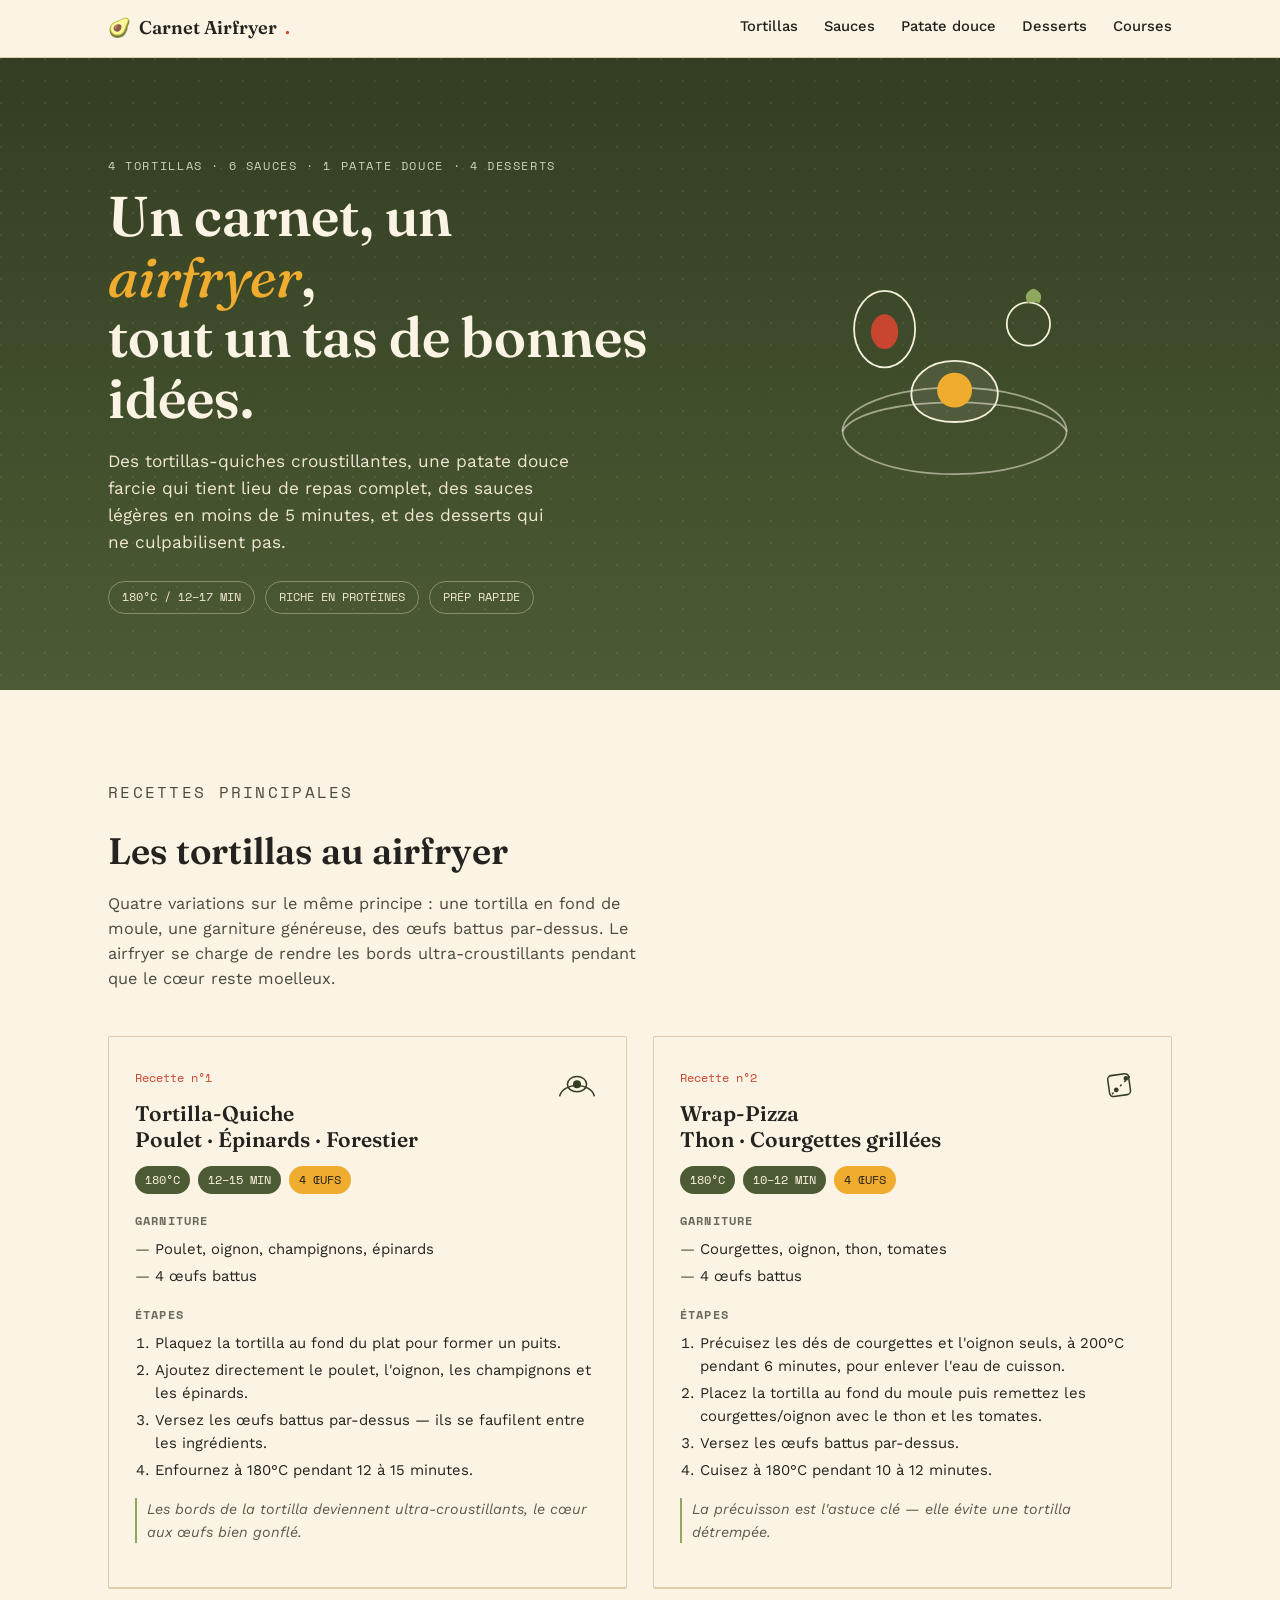
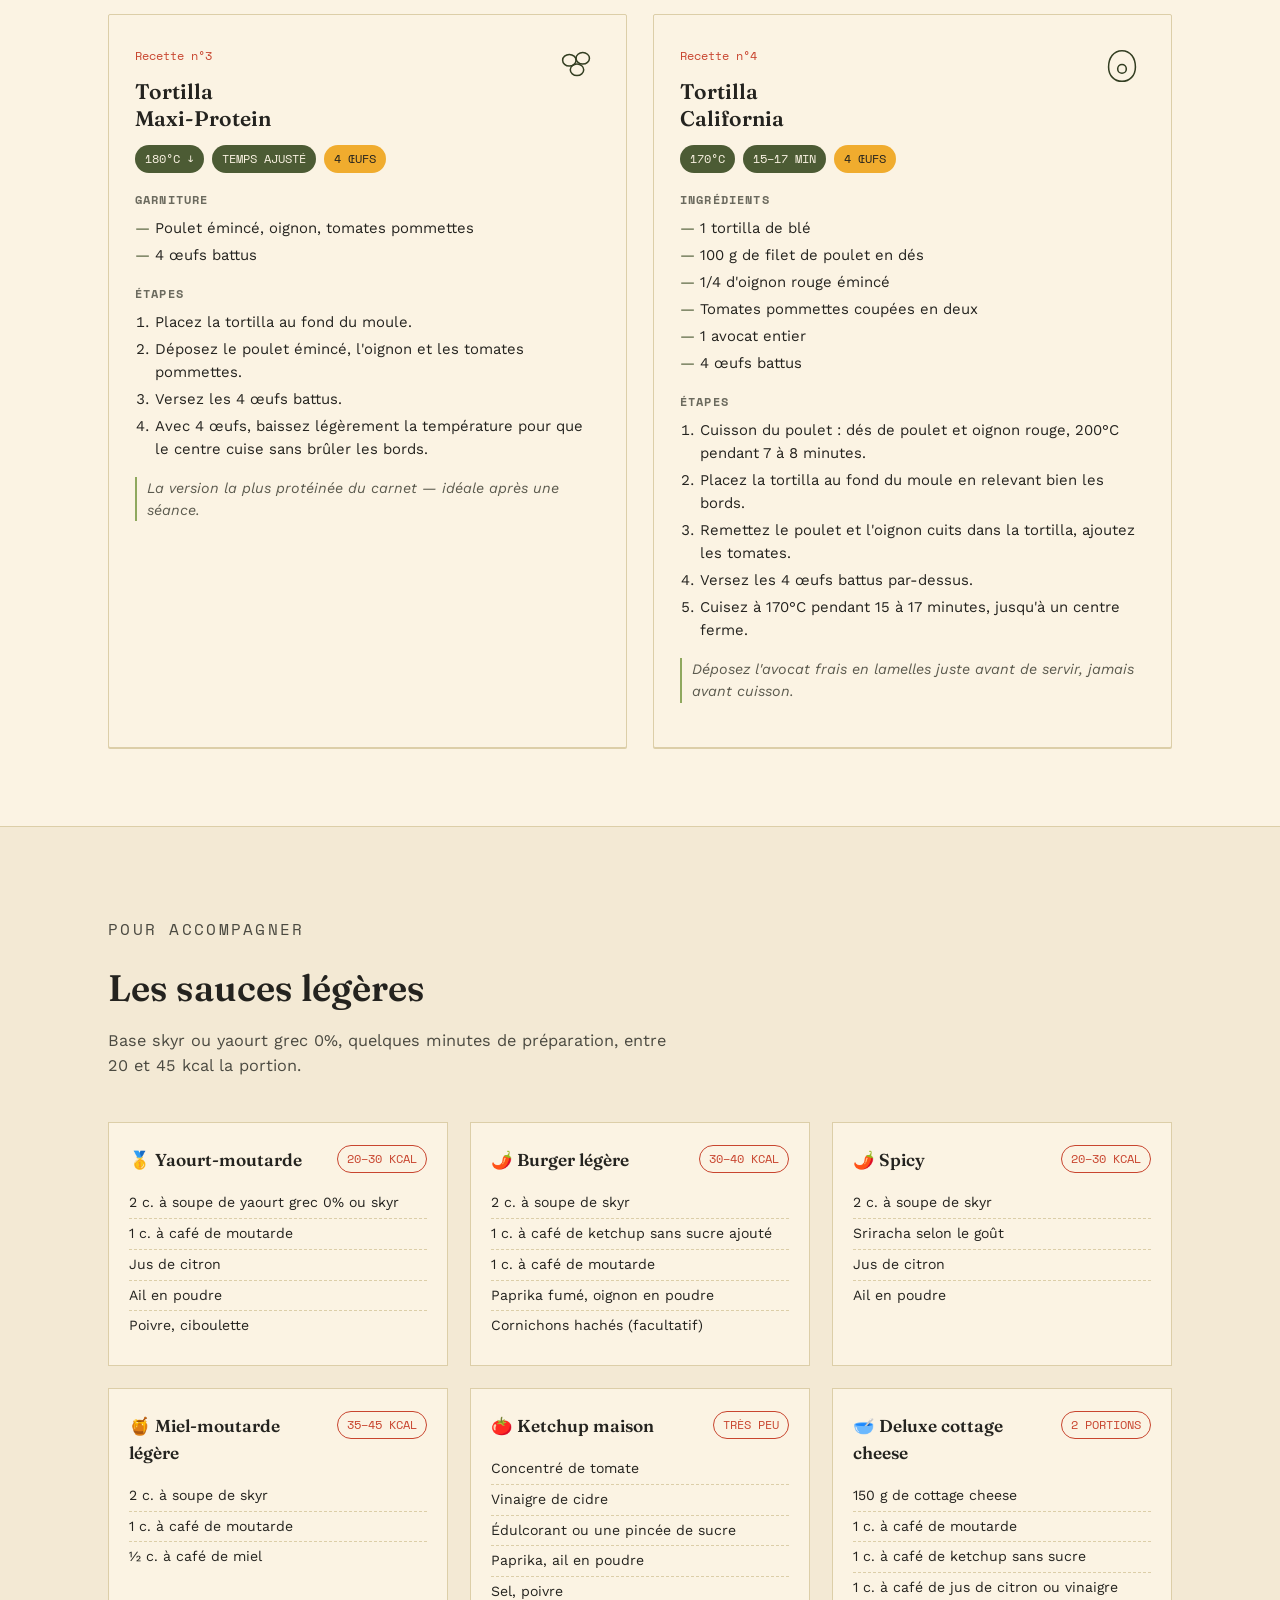
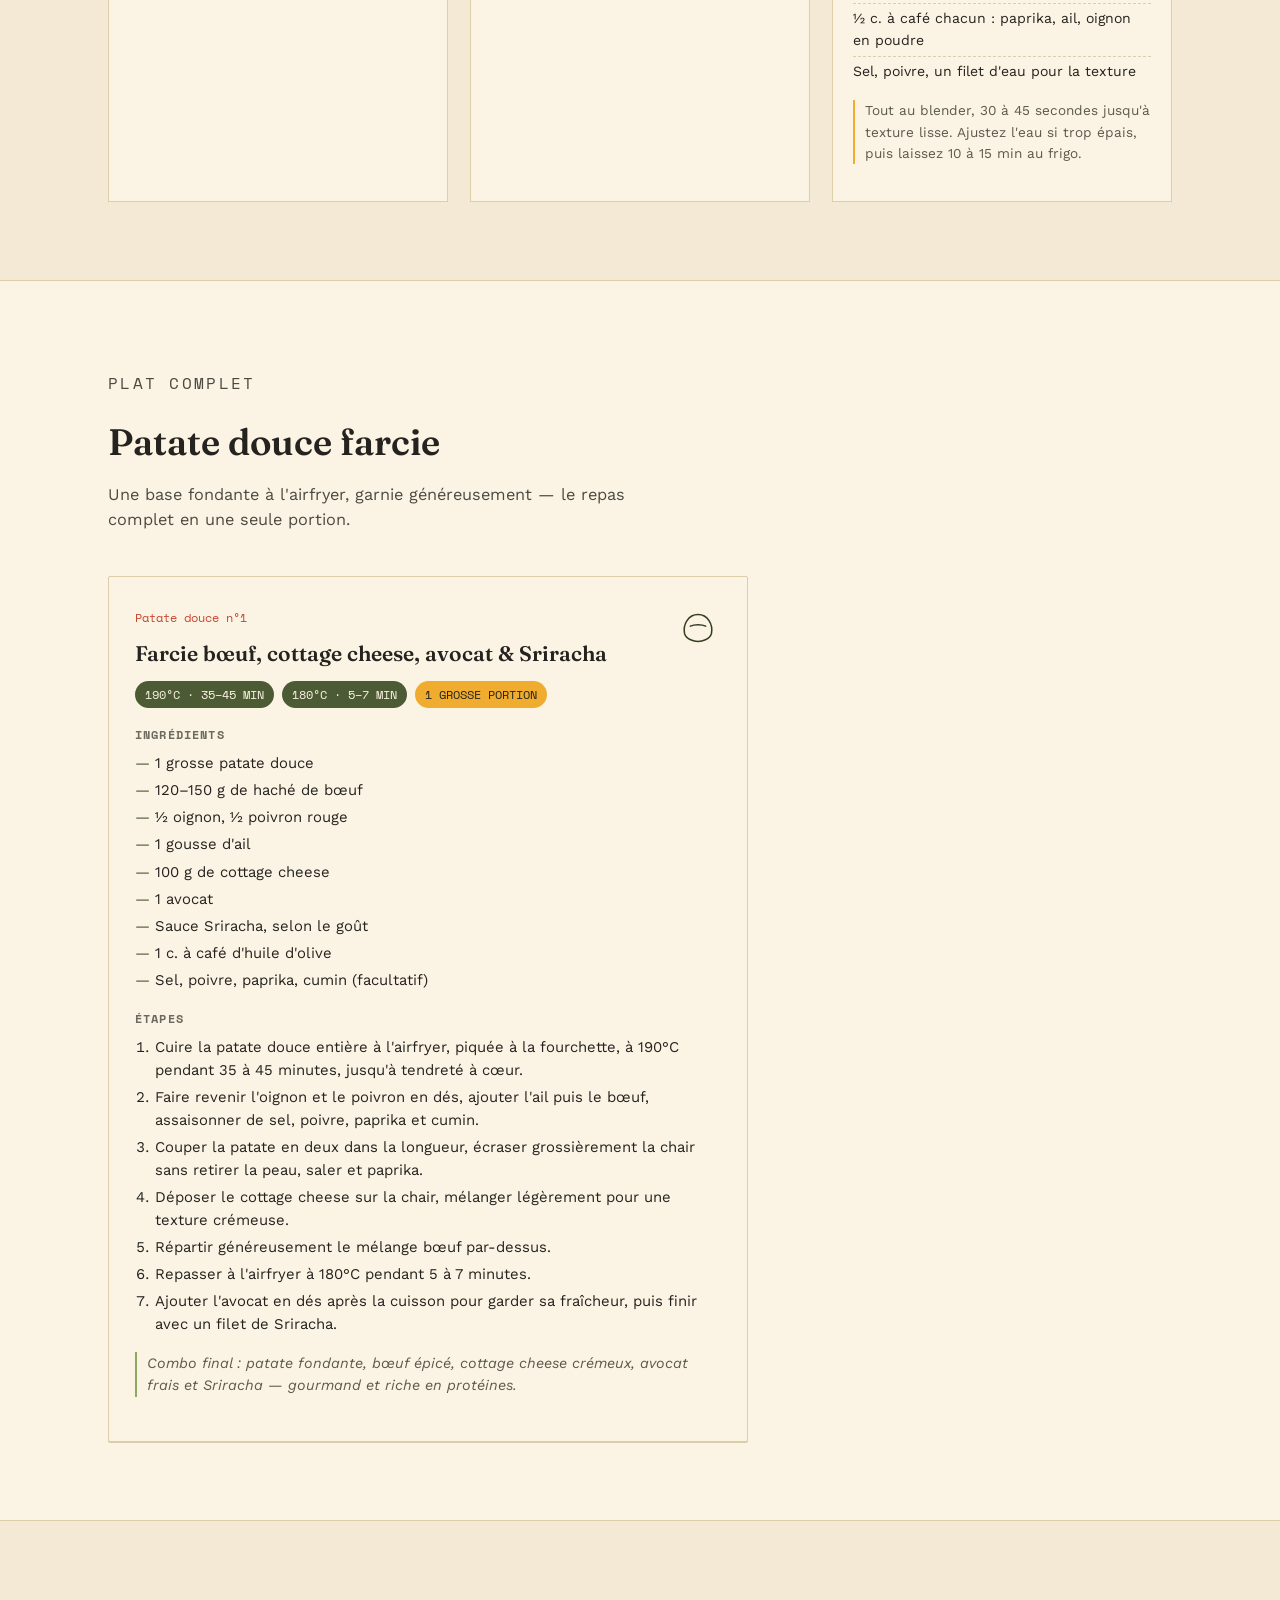
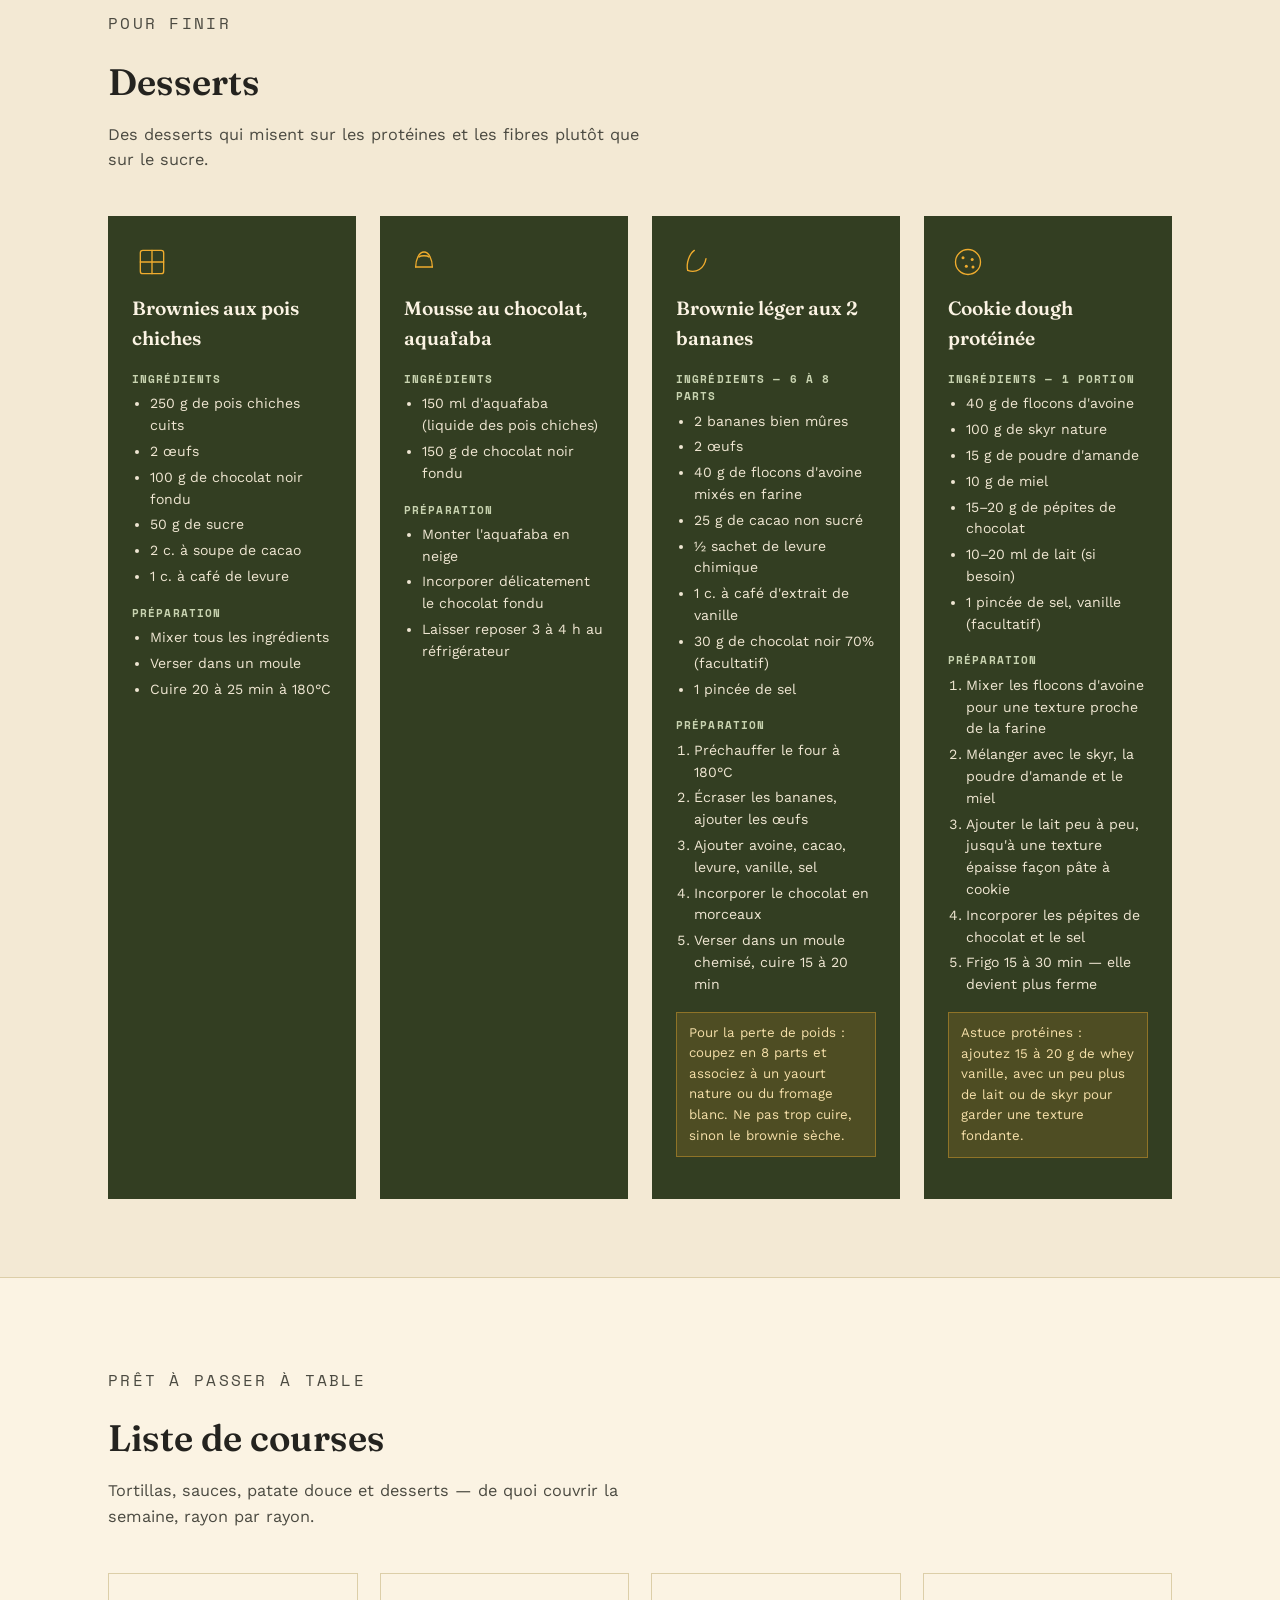
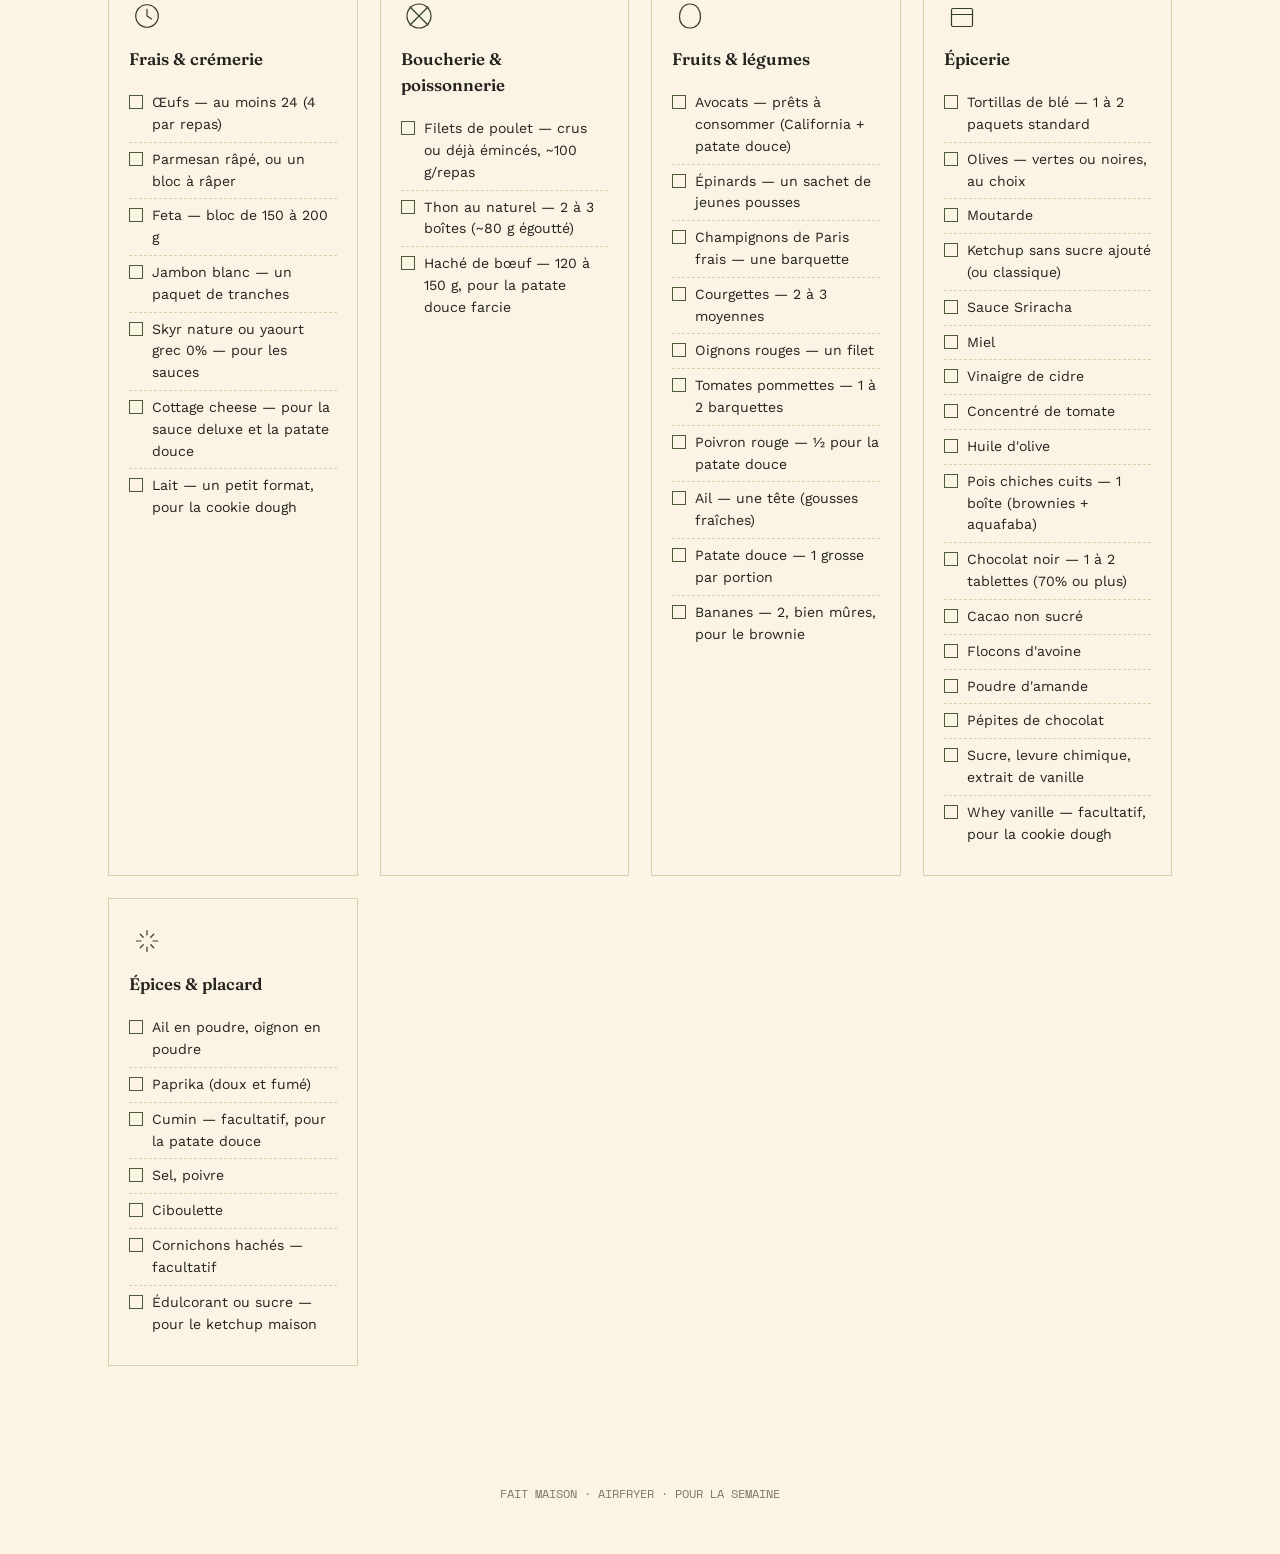
==== commit e0dbd556: "Add files via upload" ====
--- a/index.html
+++ b/index.html
@@ -375,12 +375,12 @@
         <div class="badges">
           <span class="badge">180°C</span>
           <span class="badge">12–15 MIN</span>
-          <span class="badge alt">2 ŒUFS</span>
+          <span class="badge alt">4 ŒUFS</span>
         </div>
         <h4>Garniture</h4>
         <ul>
           <li>Poulet, oignon, champignons, épinards</li>
-          <li>2 œufs battus</li>
+          <li>4 œufs battus</li>
         </ul>
         <h4>Étapes</h4>
         <ol>
@@ -409,12 +409,12 @@
         <div class="badges">
           <span class="badge">180°C</span>
           <span class="badge">10–12 MIN</span>
-          <span class="badge alt">2 ŒUFS</span>
+          <span class="badge alt">4 ŒUFS</span>
         </div>
         <h4>Garniture</h4>
         <ul>
           <li>Courgettes, oignon, thon, tomates</li>
-          <li>2 œufs battus</li>
+          <li>4 œufs battus</li>
         </ul>
         <h4>Étapes</h4>
         <ol>
@@ -442,19 +442,19 @@
         <div class="badges">
           <span class="badge">180°C ↓</span>
           <span class="badge">TEMPS AJUSTÉ</span>
-          <span class="badge alt">3 ŒUFS</span>
+          <span class="badge alt">4 ŒUFS</span>
         </div>
         <h4>Garniture</h4>
         <ul>
           <li>Poulet émincé, oignon, tomates pommettes</li>
-          <li>3 œufs battus</li>
+          <li>4 œufs battus</li>
         </ul>
         <h4>Étapes</h4>
         <ol>
           <li>Placez la tortilla au fond du moule.</li>
           <li>Déposez le poulet émincé, l'oignon et les tomates pommettes.</li>
-          <li>Versez les 3 œufs battus.</li>
-          <li>Avec 3 œufs, baissez légèrement la température pour que le centre cuise sans brûler les bords.</li>
+          <li>Versez les 4 œufs battus.</li>
+          <li>Avec 4 œufs, baissez légèrement la température pour que le centre cuise sans brûler les bords.</li>
         </ol>
         <p class="note">La version la plus protéinée du carnet — idéale après une séance.</p>
       </article>
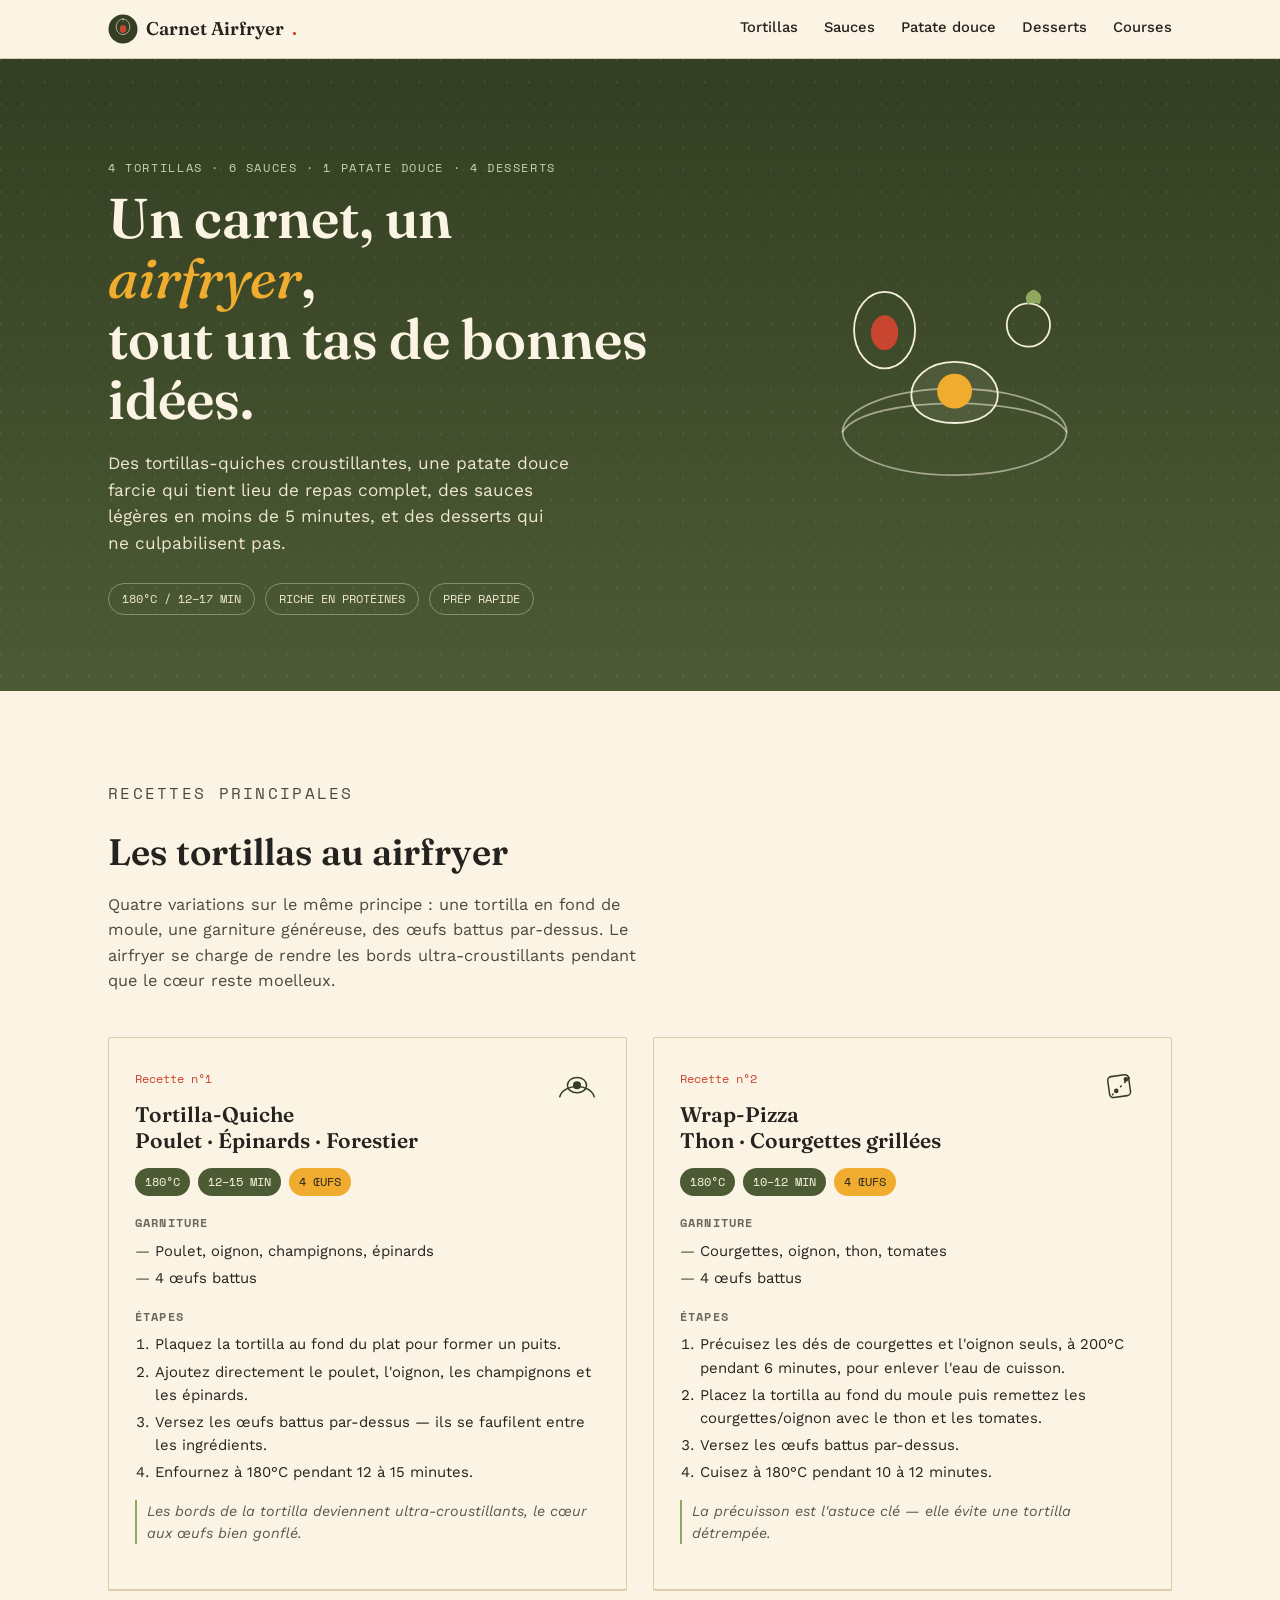
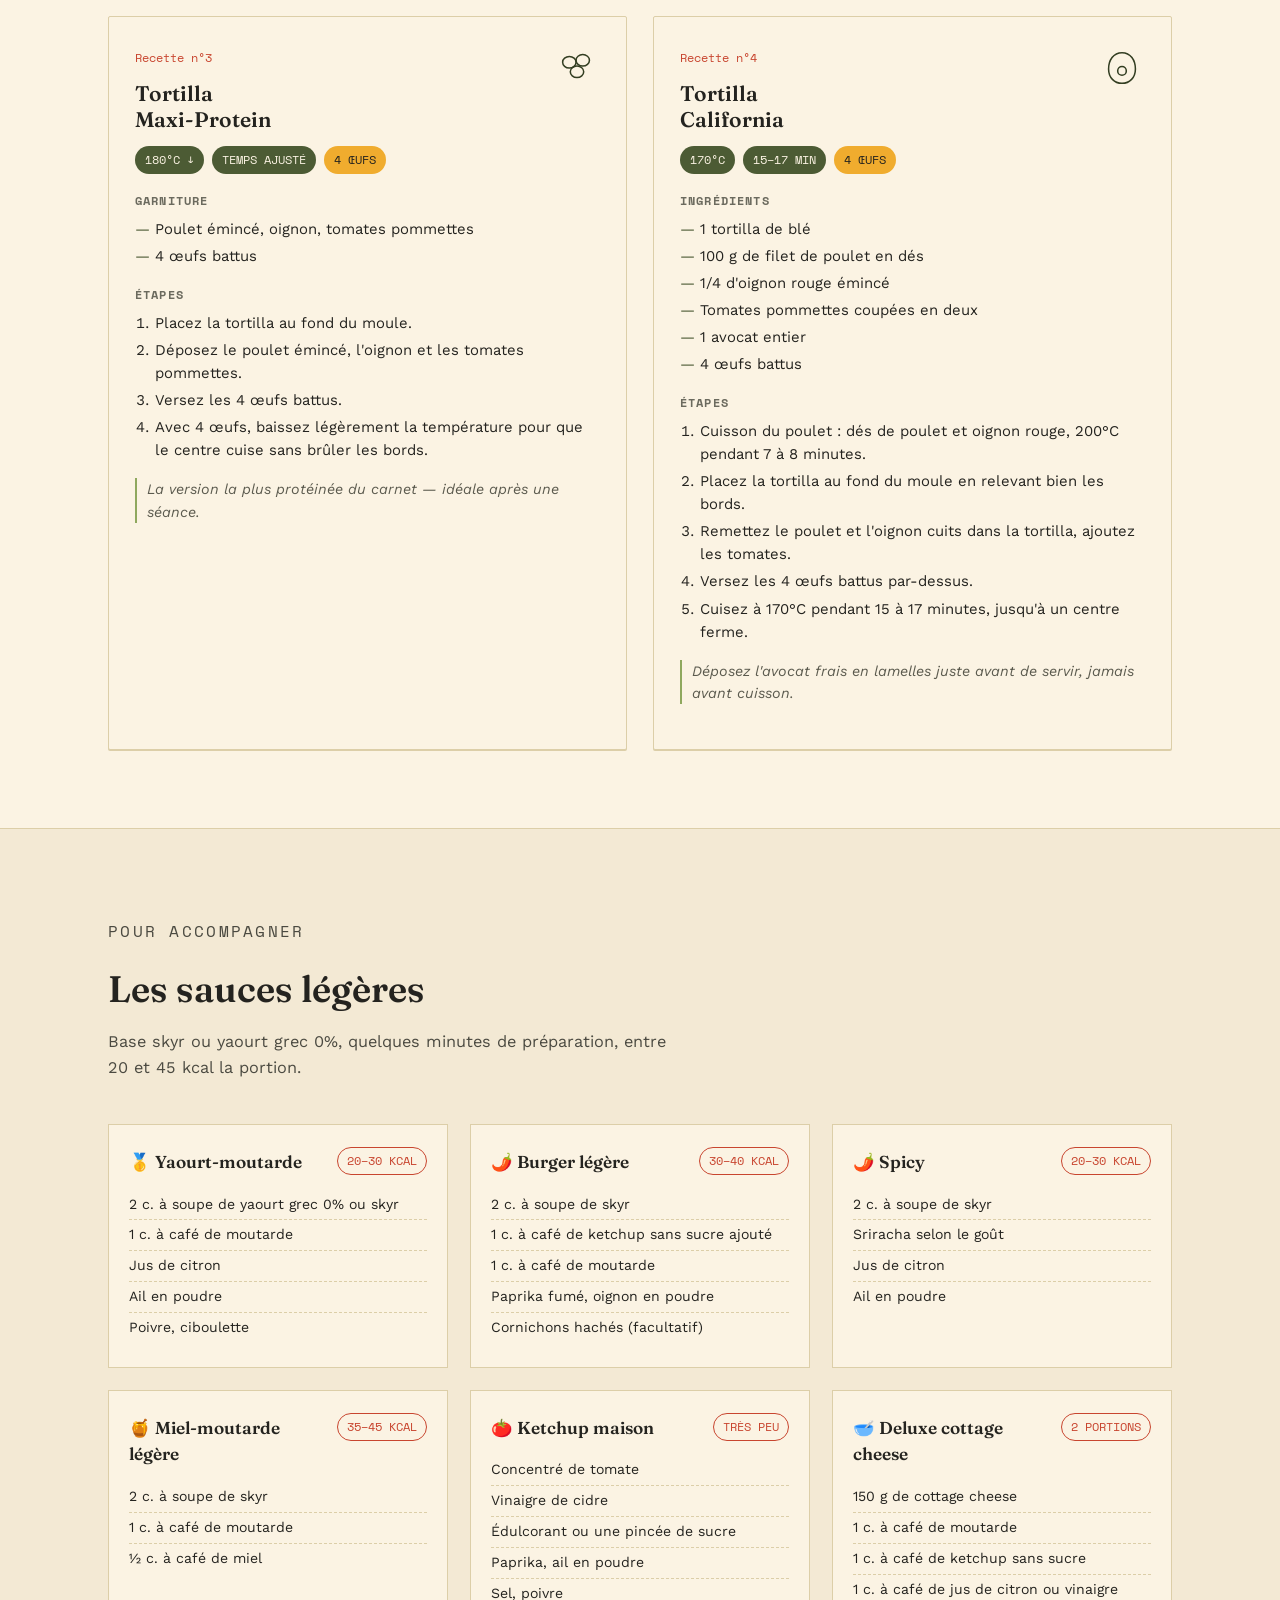
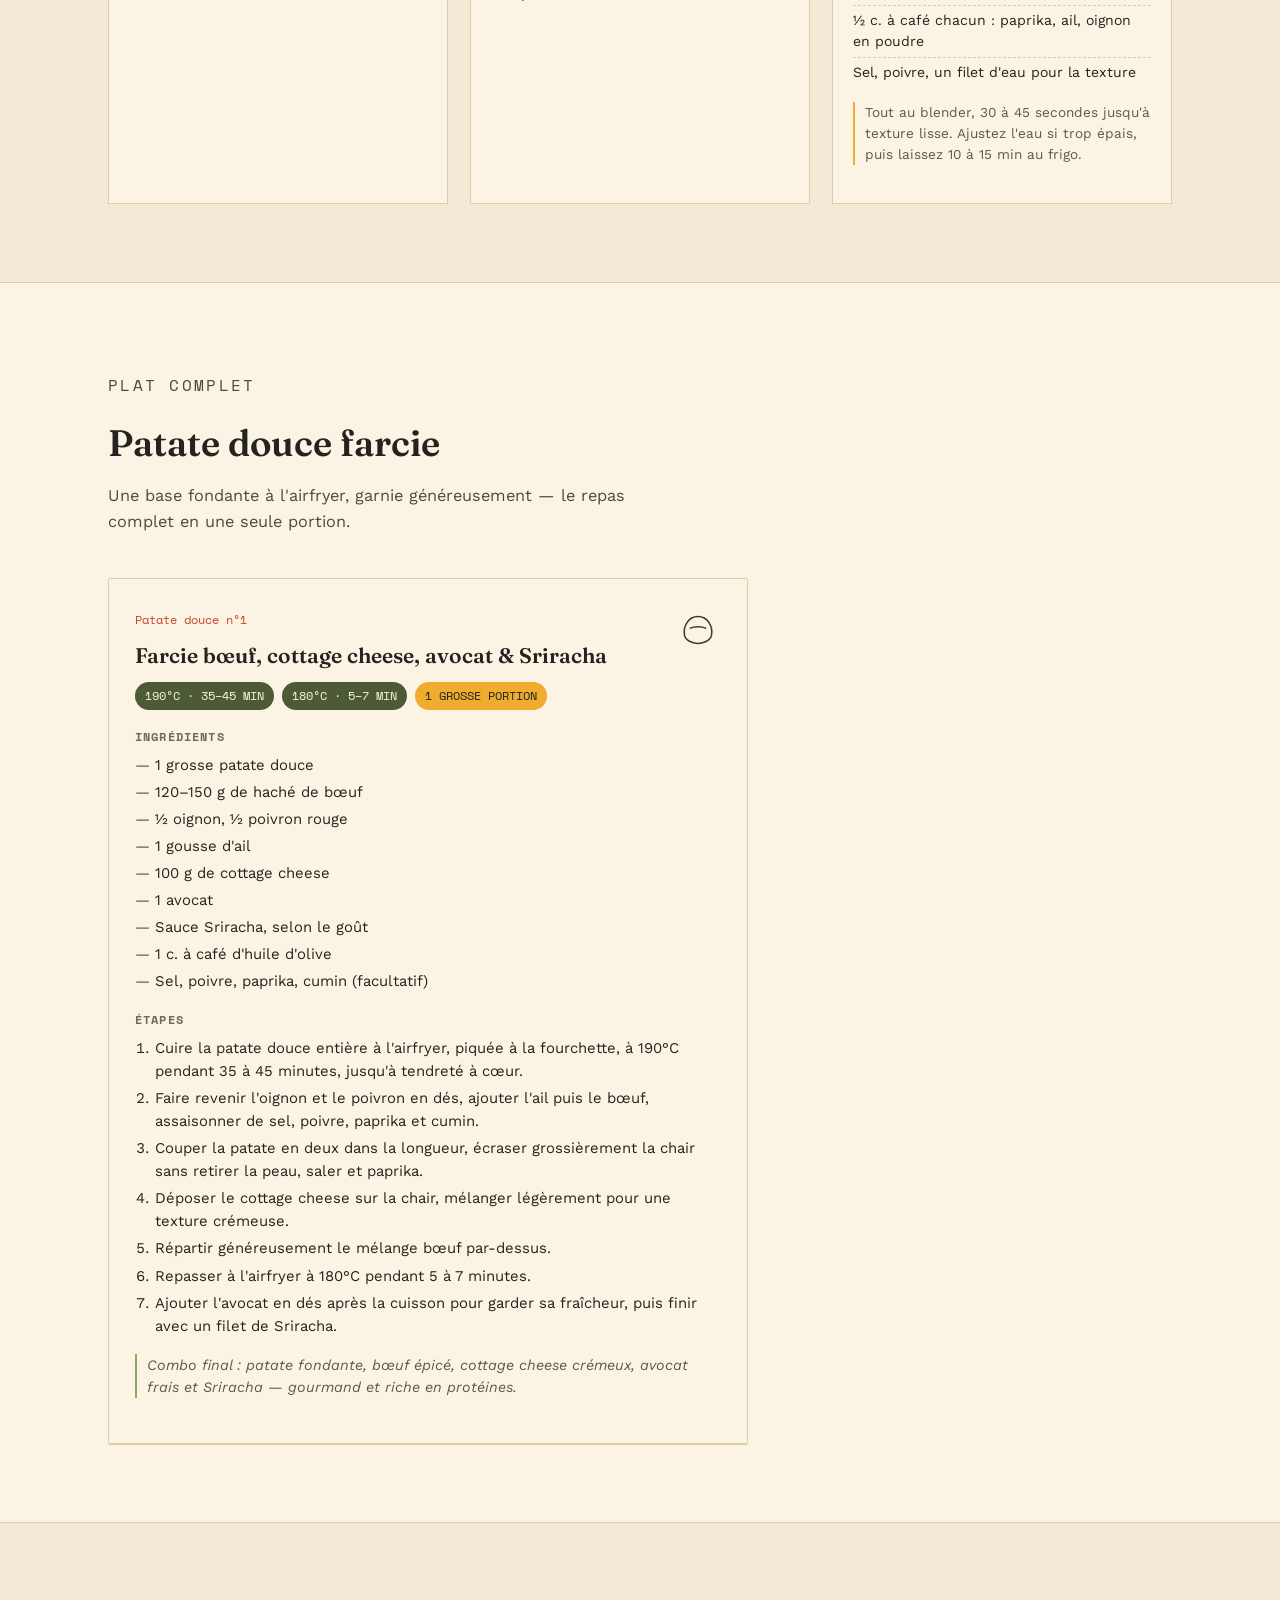
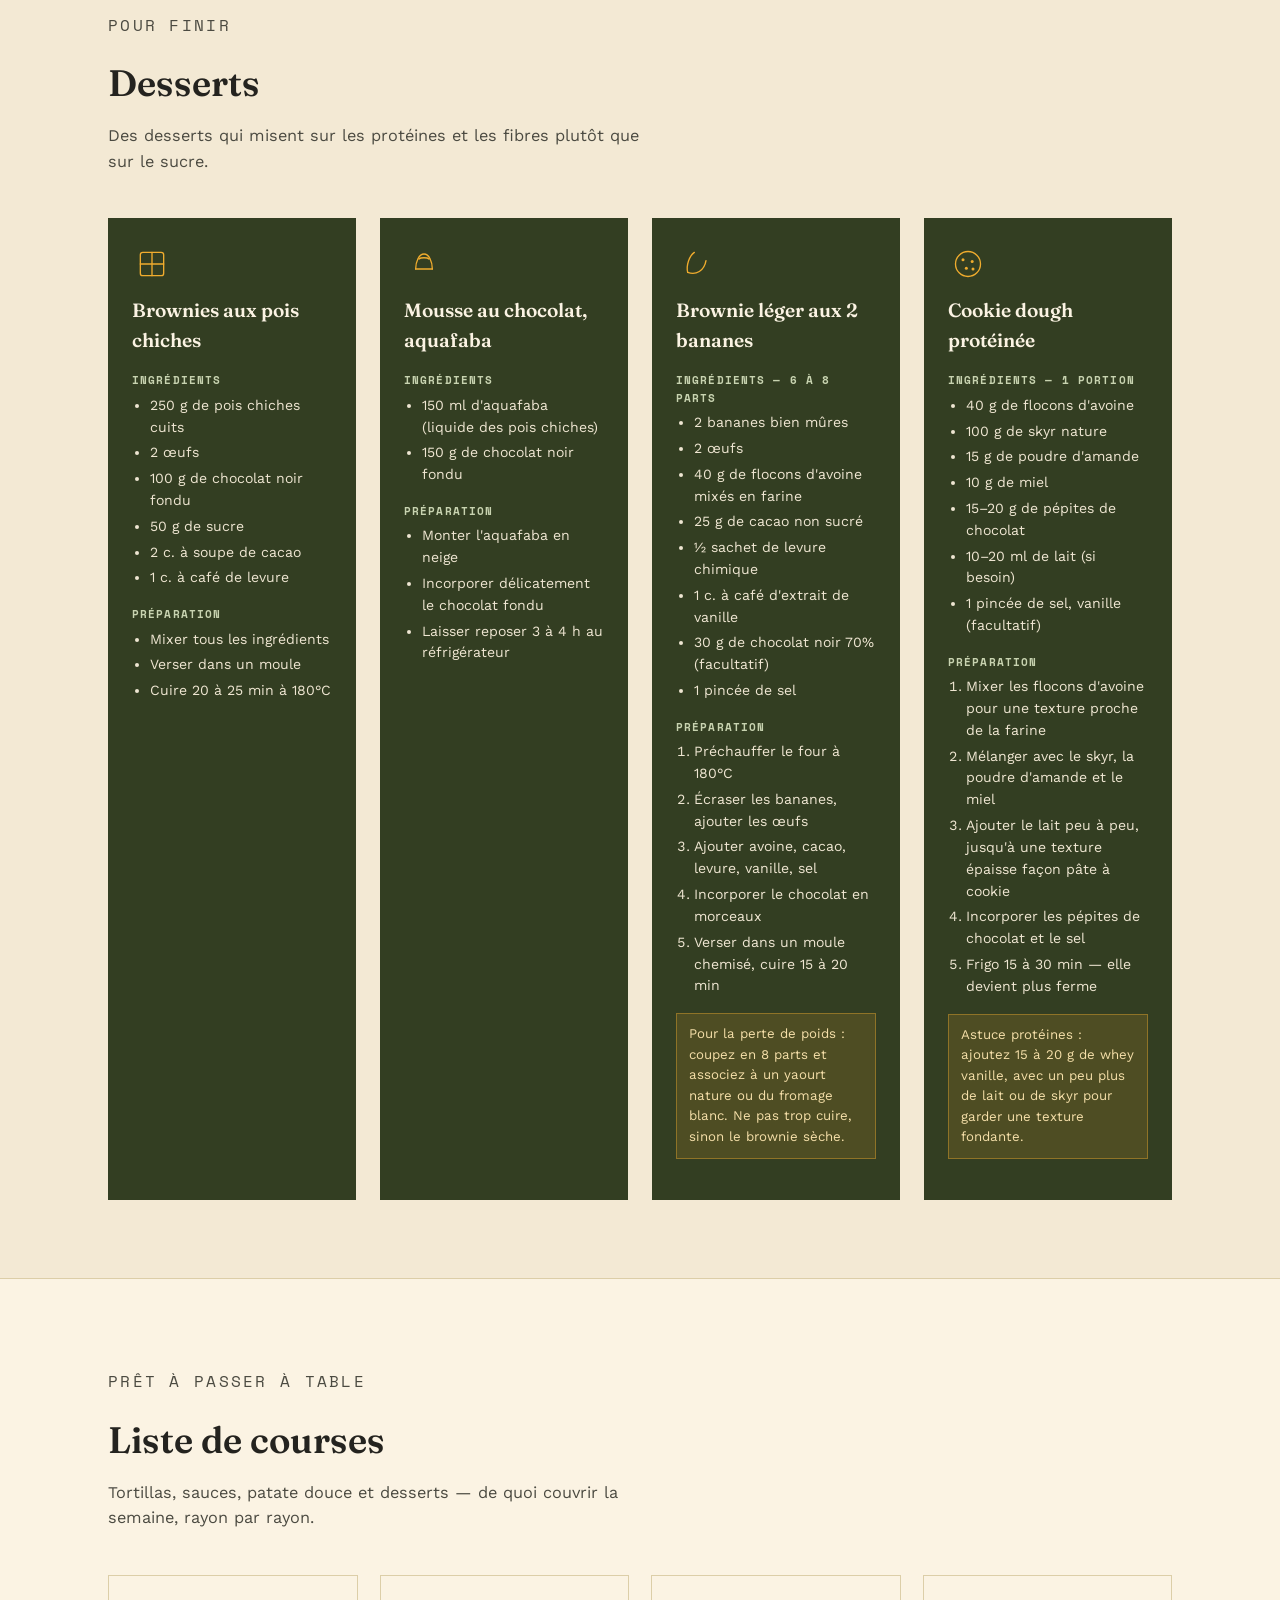
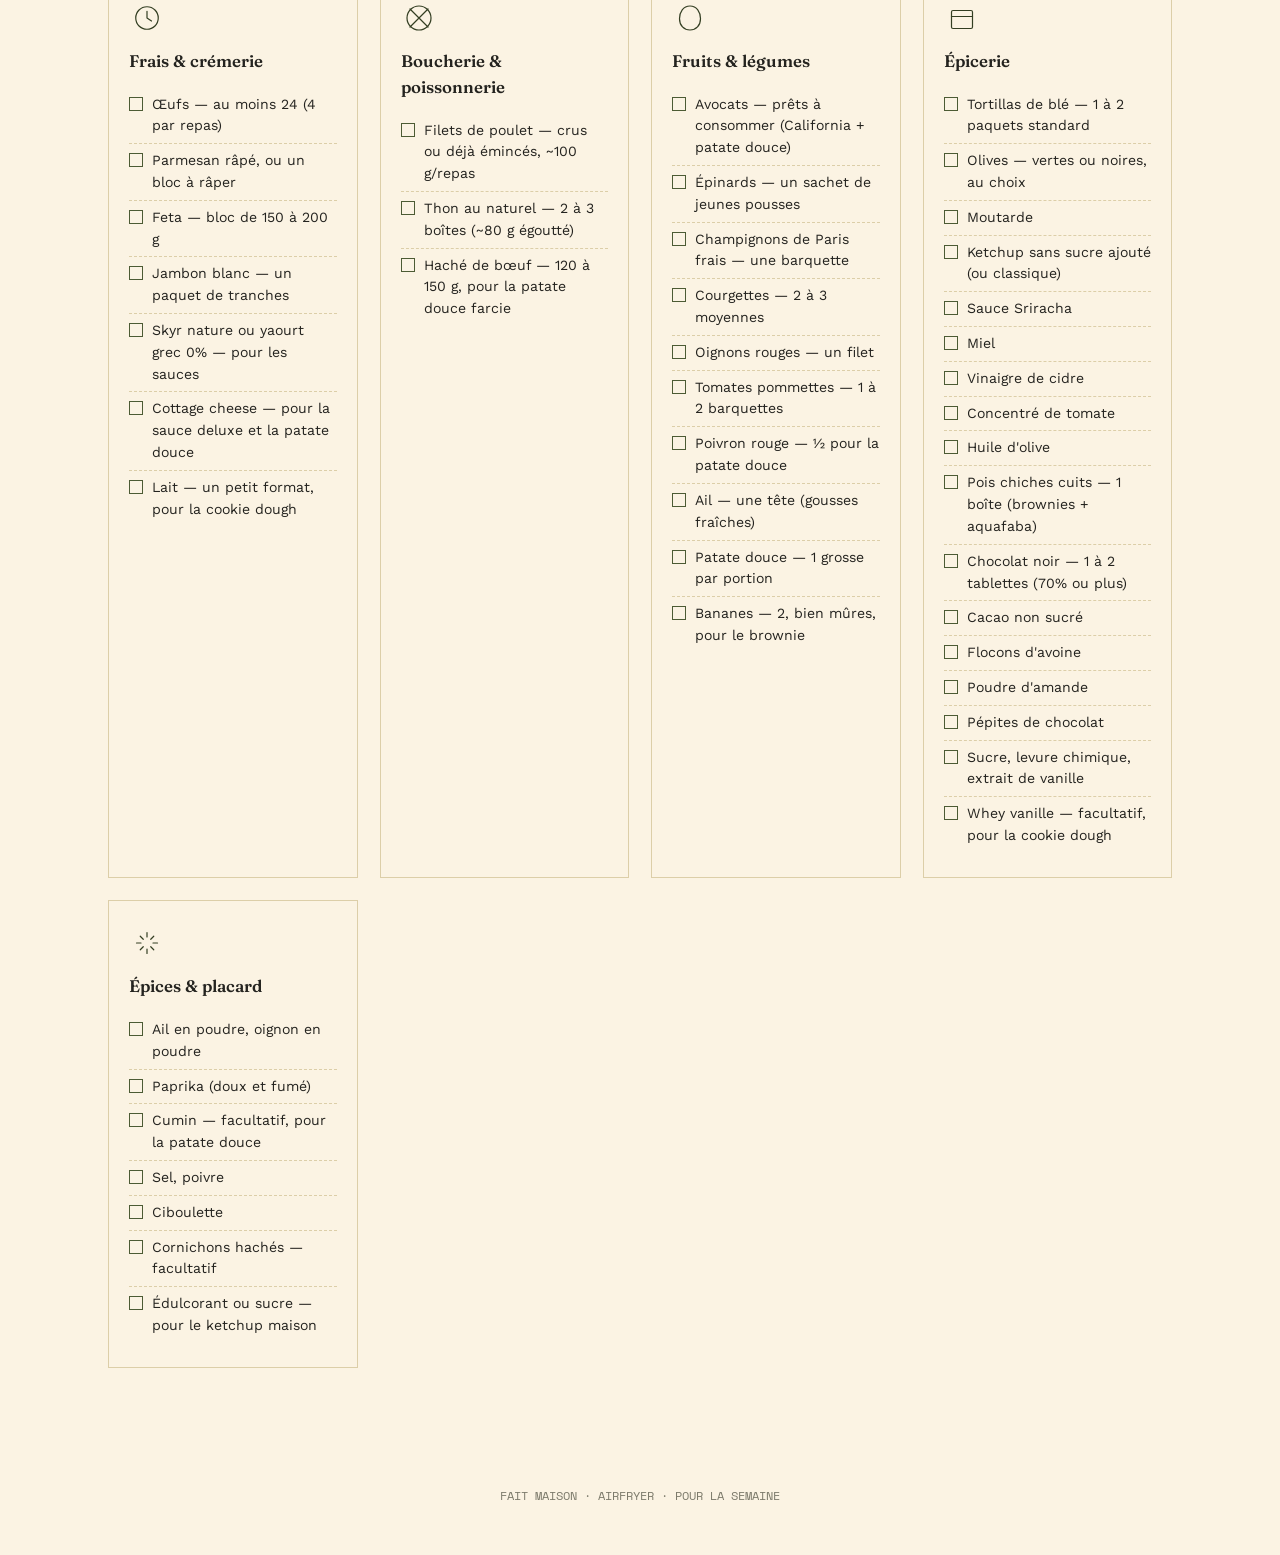
==== commit e055a953: "Add files via upload" ====
--- a/index.html
+++ b/index.html
@@ -6,6 +6,7 @@
 <title>Carnet Airfryer — Recettes maison</title>
 <link rel="preconnect" href="https://fonts.googleapis.com">
 <link rel="preconnect" href="https://fonts.gstatic.com" crossorigin>
+<link rel="icon" type="image/svg+xml" href="data:image/svg+xml,%3Csvg xmlns='http://www.w3.org/2000/svg' viewBox='0 0 120 120'%3E%3Ccircle cx='60' cy='60' r='58' fill='%23333E22'/%3E%3Cpath d='M60 20c-16 0-27 15-27 32 0 18 12 30 27 30s27-12 27-30c0-17-11-32-27-32z' fill='none' stroke='%23FBF3E3' stroke-width='2'/%3E%3Cellipse cx='60' cy='60' rx='13' ry='16' fill='%23C8452F'/%3E%3C/svg%3E">
 <link href="https://fonts.googleapis.com/css2?family=Fraunces:ital,opsz,wght@0,9..144,400;0,9..144,600;1,9..144,500;1,9..144,600&family=Work+Sans:wght@400;500;600;700&family=Space+Mono:wght@400;700&display=swap" rel="stylesheet">
 <style>
   :root{
@@ -305,7 +306,15 @@
 
 <header class="site-header">
   <div class="wrap">
-    <div class="logo"><span>🥑</span> Carnet Airfryer<span class="dot">.</span></div>
+    <div class="logo">
+      <svg width="30" height="30" viewBox="0 0 120 120" aria-hidden="true">
+        <circle cx="60" cy="60" r="58" fill="#333E22"/>
+        <path d="M60 20c-16 0-27 15-27 32 0 18 12 30 27 30s27-12 27-30c0-17-11-32-27-32z" fill="none" stroke="#FBF3E3" stroke-width="2.5" stroke-linecap="round" stroke-linejoin="round"/>
+        <ellipse cx="60" cy="60" rx="13" ry="16" fill="#C8452F"/>
+        <path d="M60 20c3 4 3 8 0 12" fill="none" stroke="#8FA85E" stroke-width="2.5" stroke-linecap="round"/>
+      </svg>
+      Carnet Airfryer<span class="dot">.</span>
+    </div>
     <nav>
       <a href="#tortillas">Tortillas</a>
       <a href="#sauces">Sauces</a>
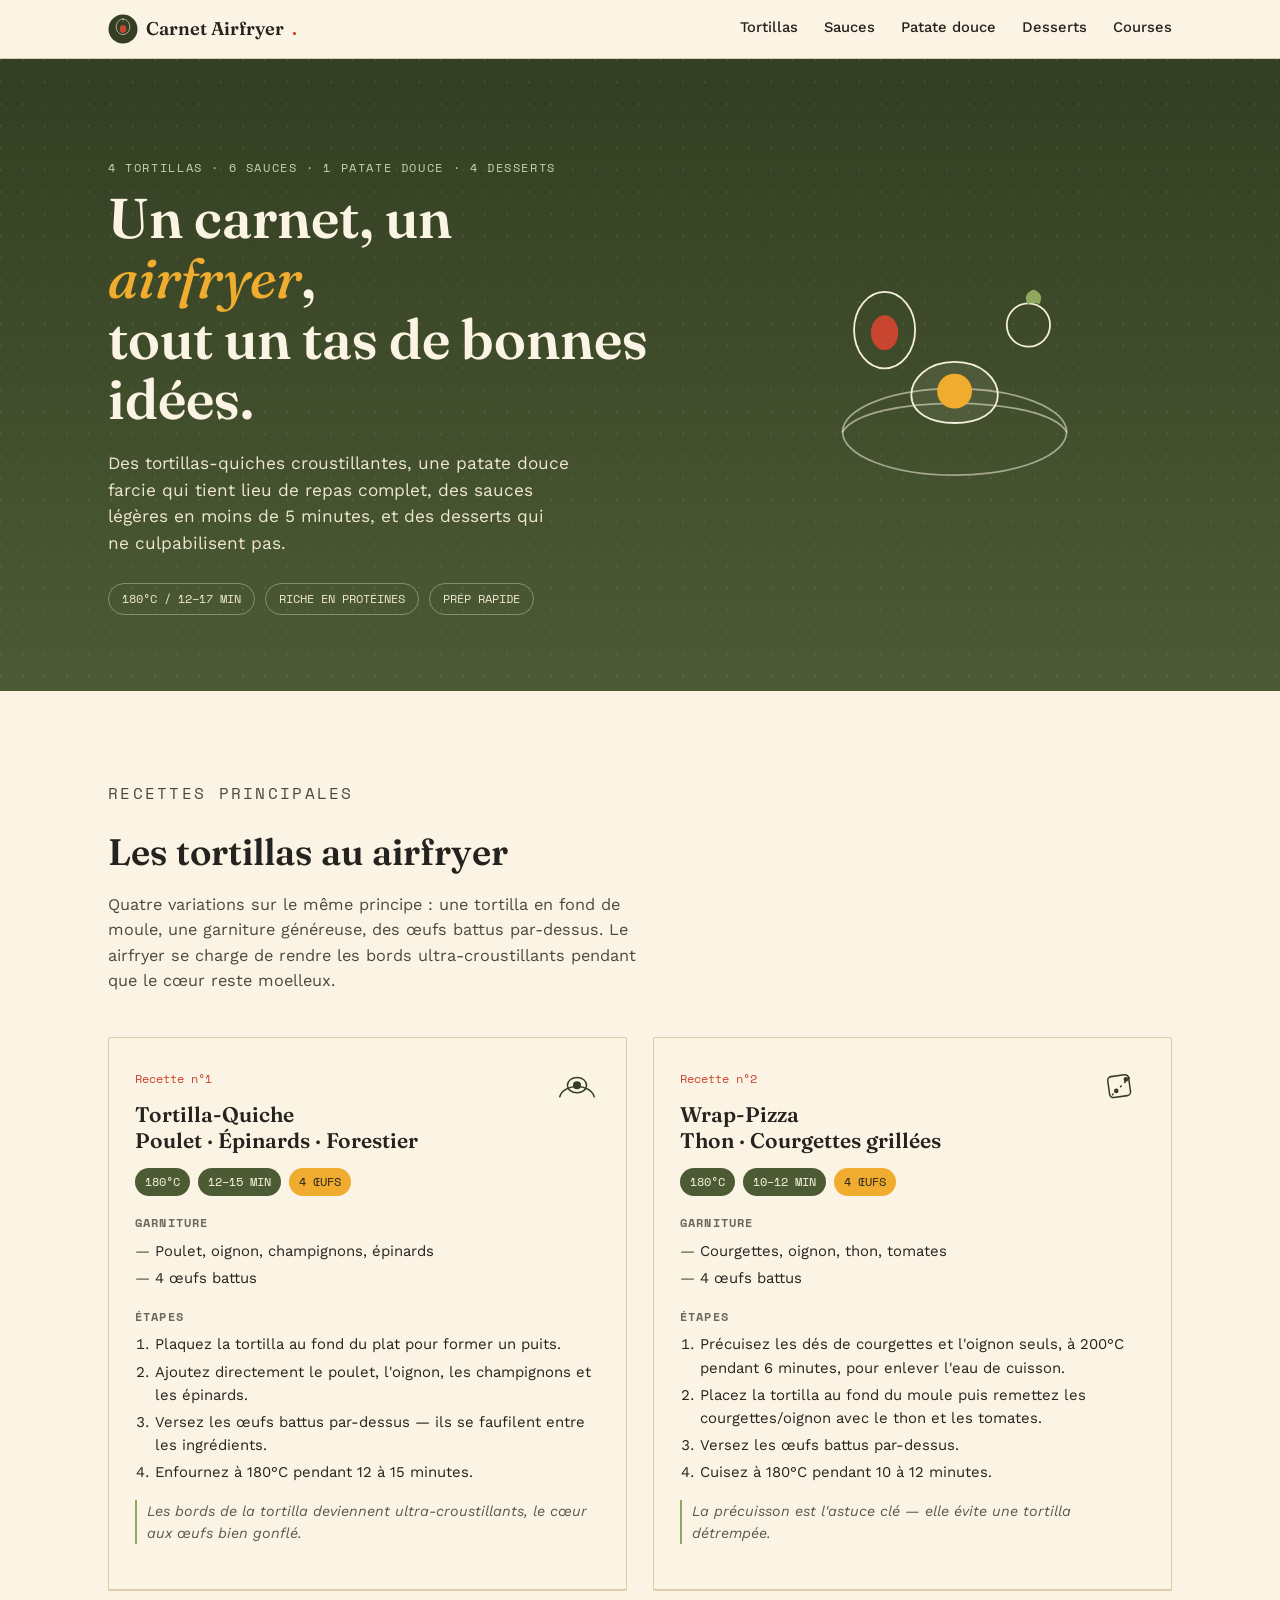
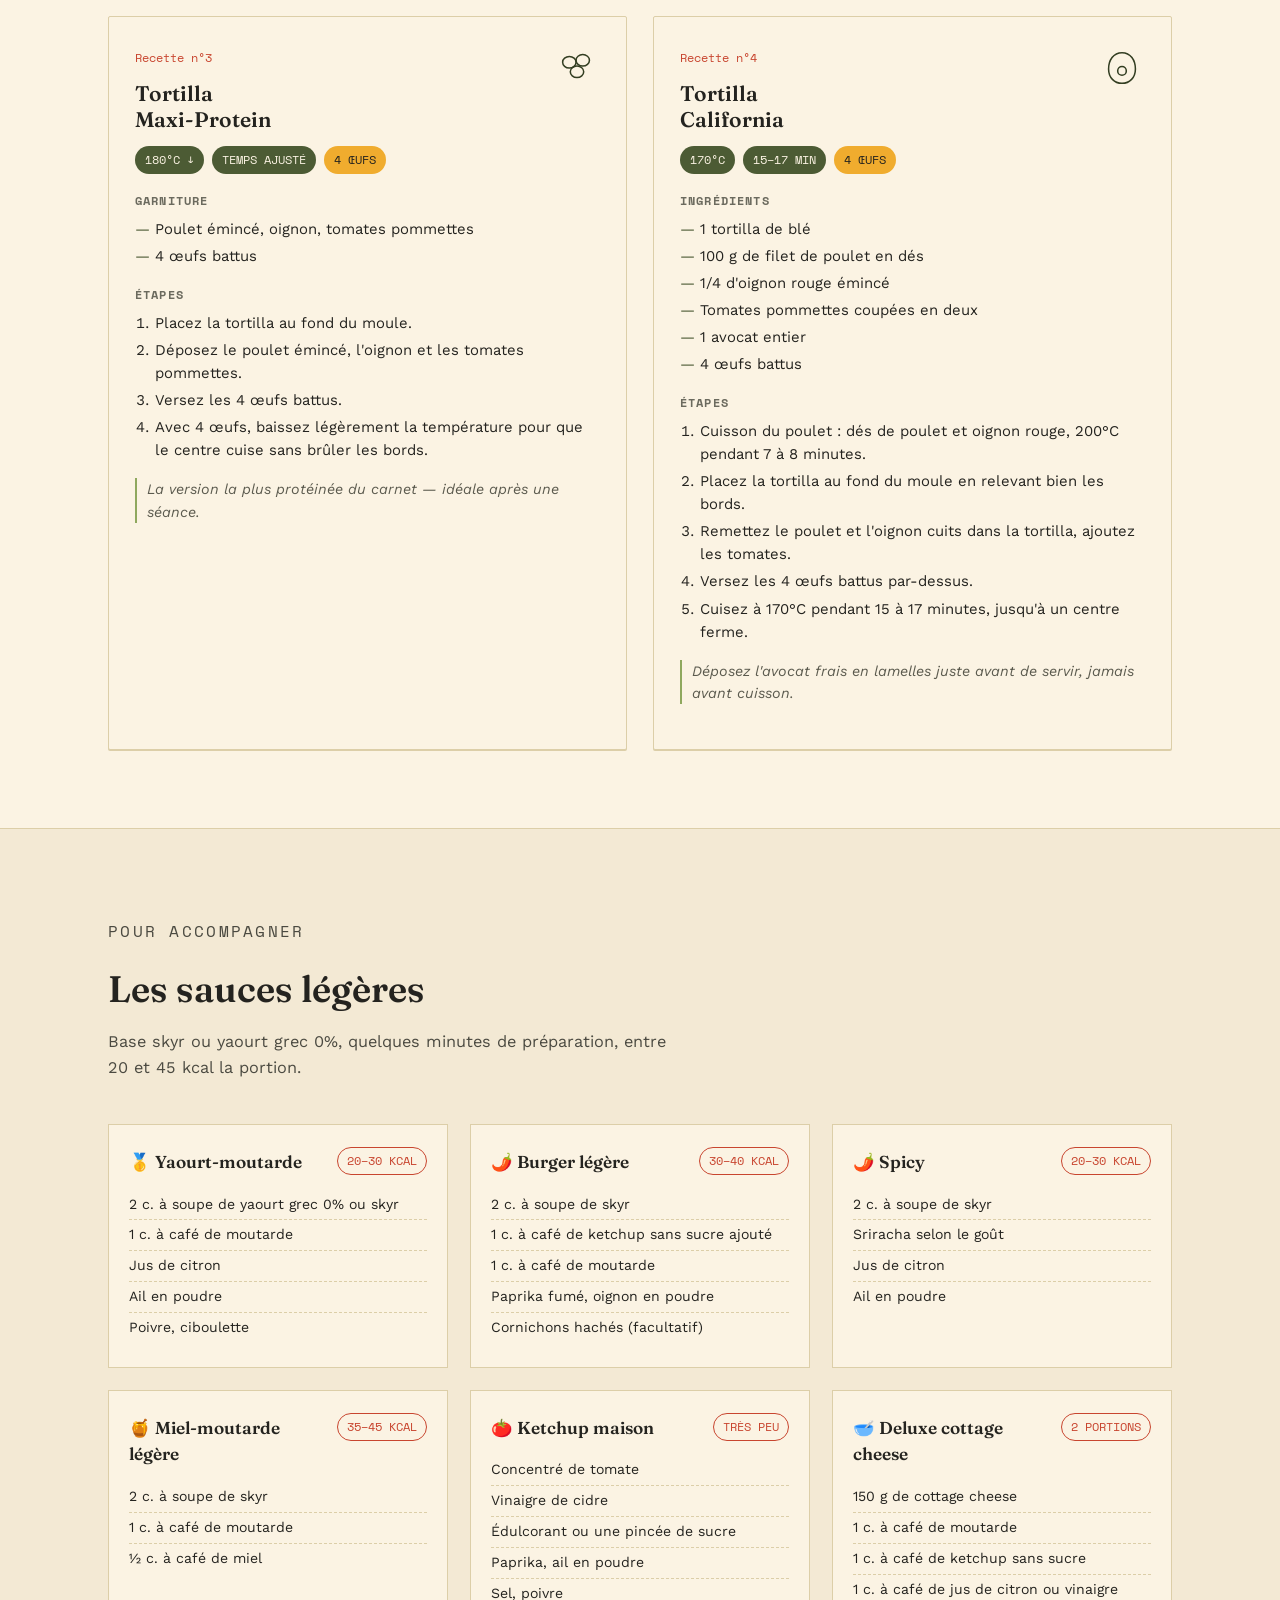
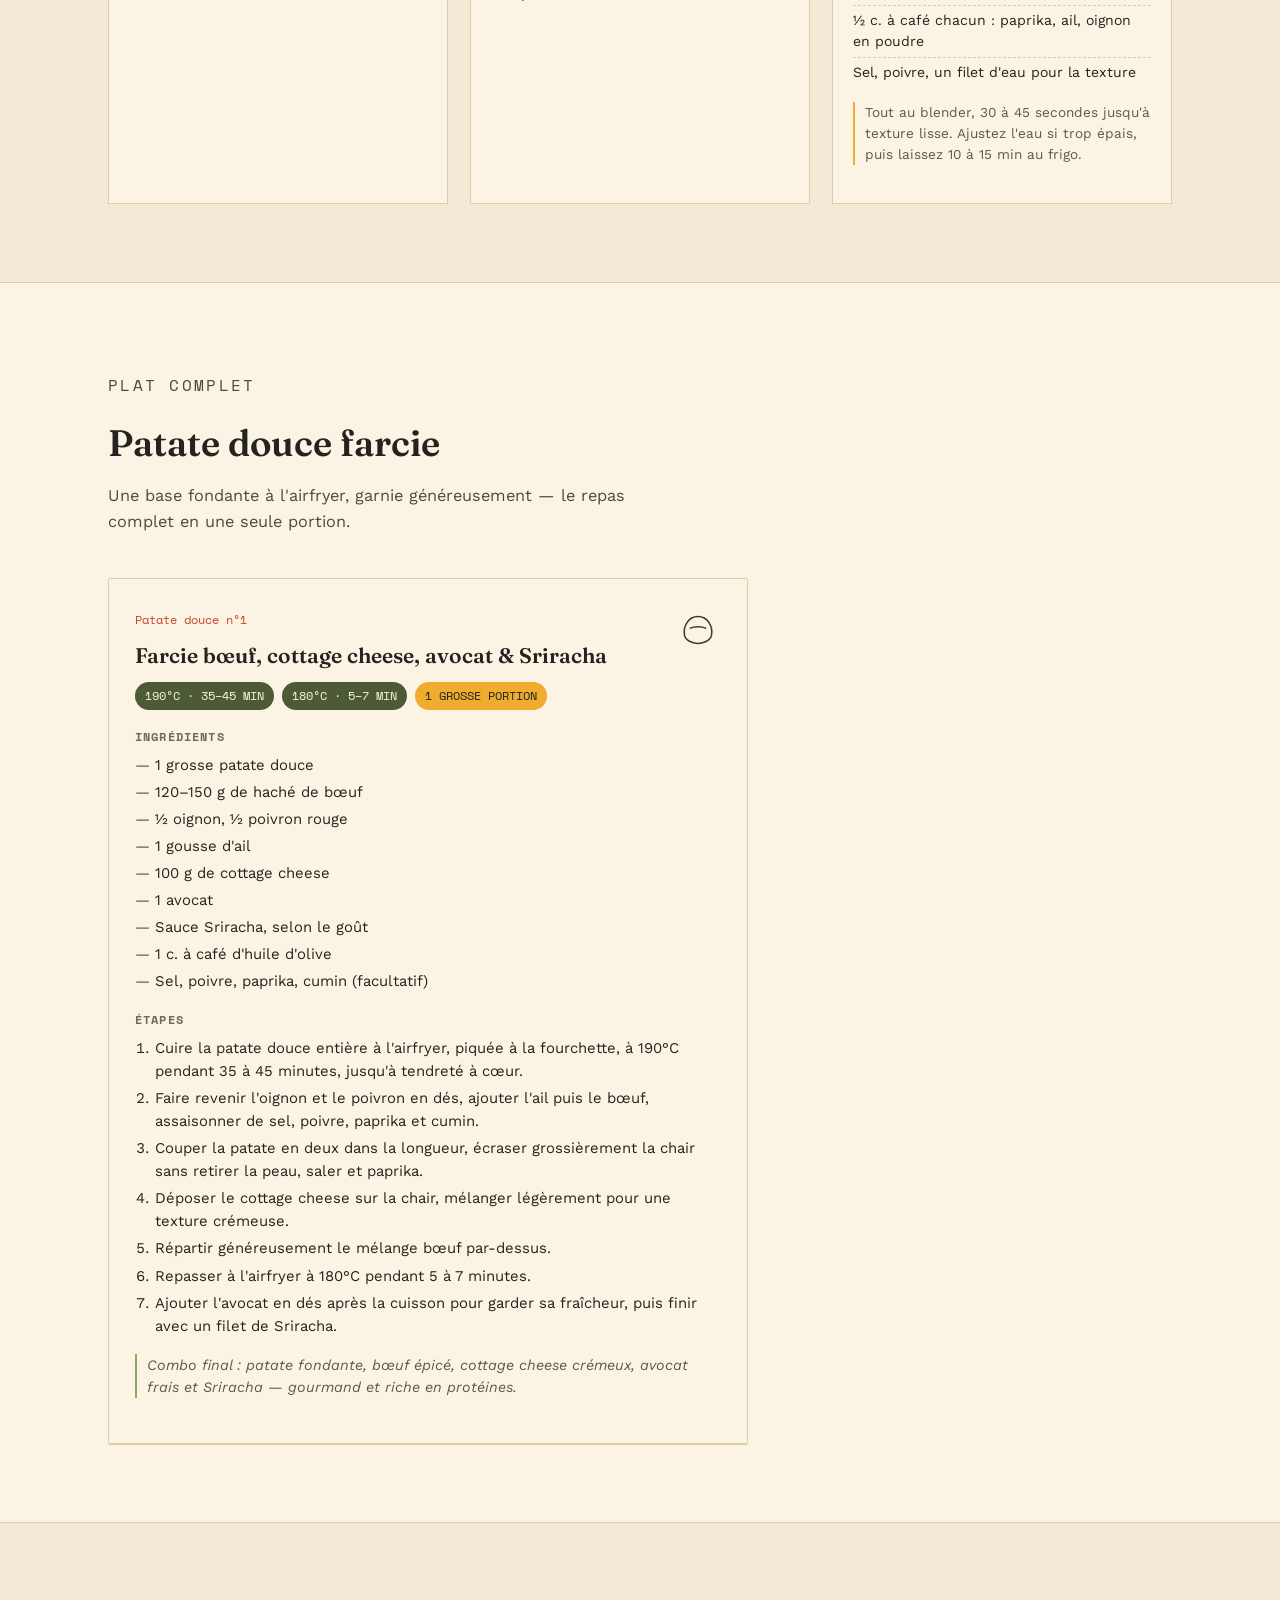
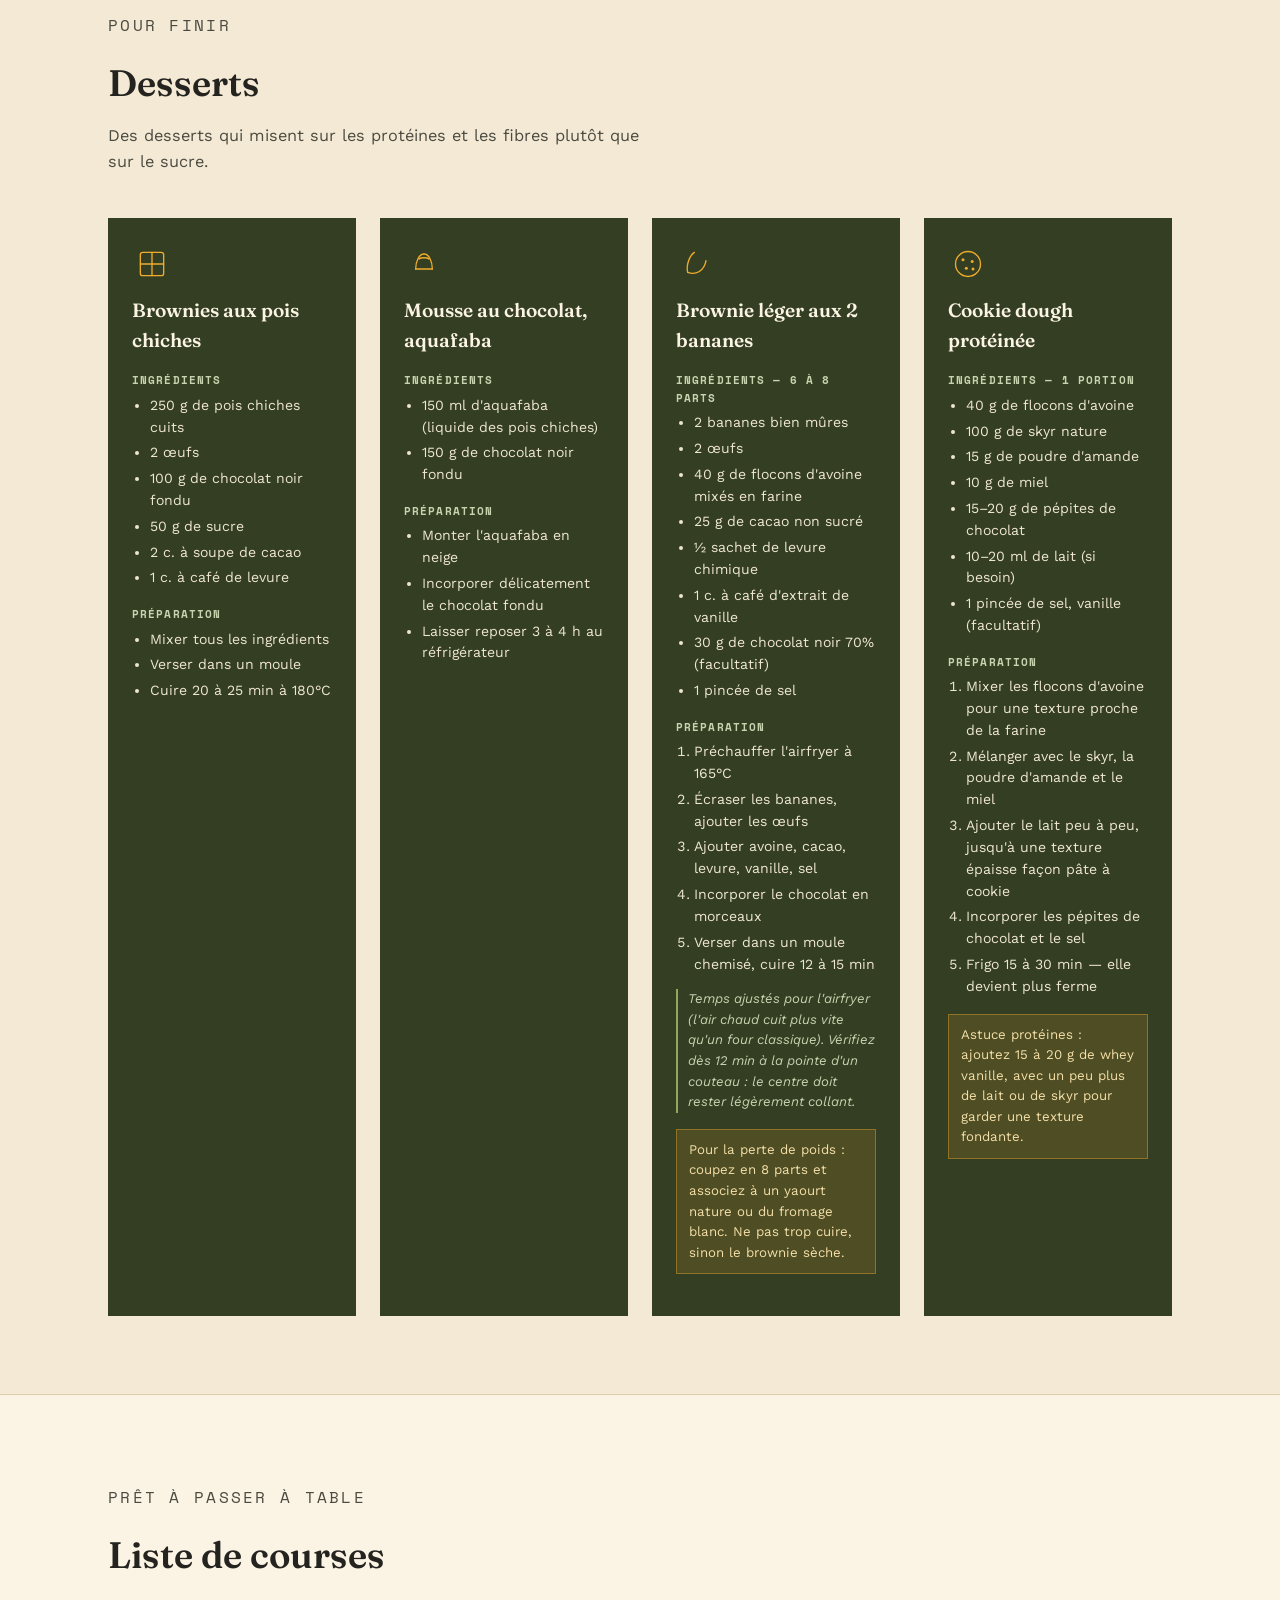
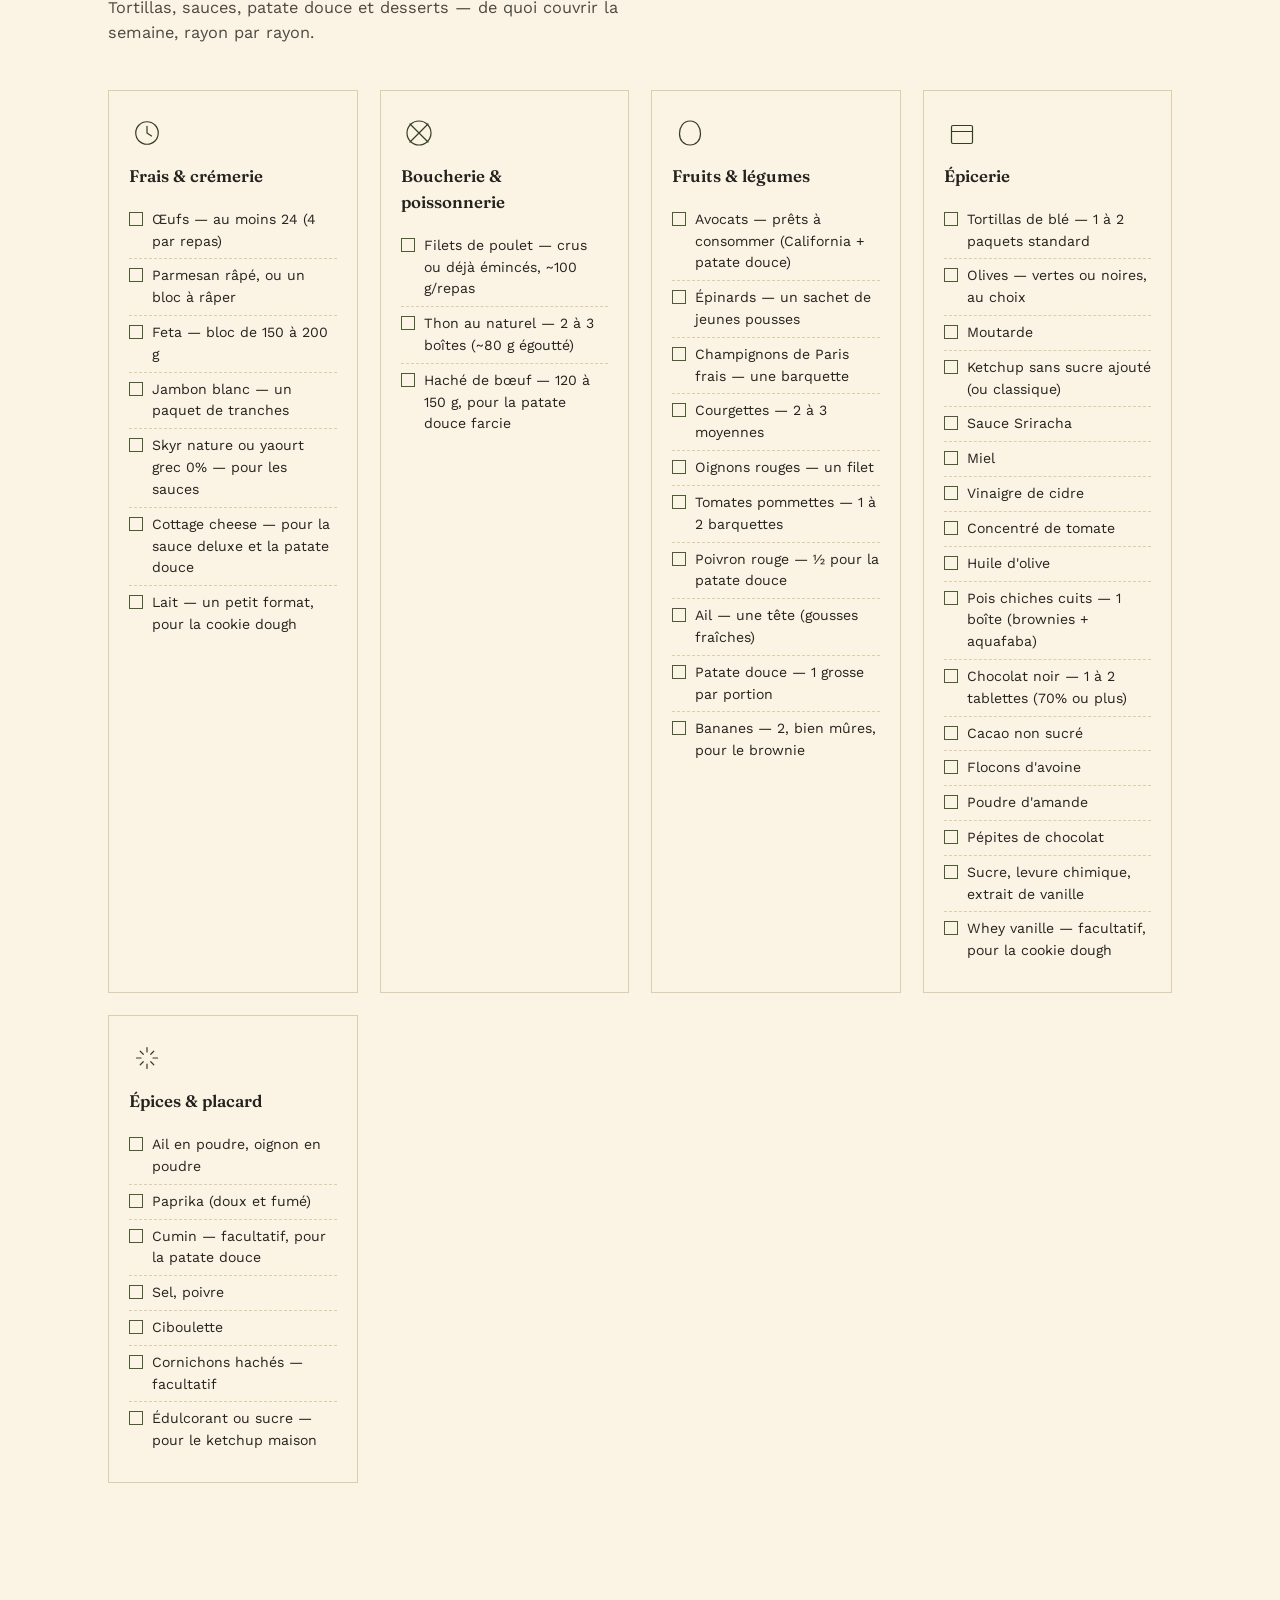
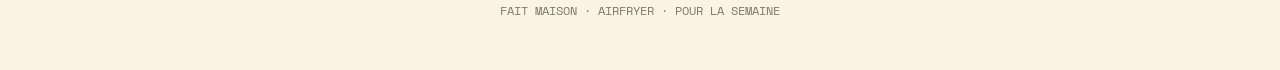
==== commit a2c543a3: "Add files via upload" ====
--- a/index.html
+++ b/index.html
@@ -275,6 +275,14 @@
     font-size:0.83rem;
     color:#F5DFA9;
   }
+  .dessert-card .note{
+    margin-top:14px;
+    font-size:0.83rem;
+    font-style:italic;
+    color:#C8D3B0;
+    border-left:2px solid #8FA85E;
+    padding-left:10px;
+  }
 
   footer{
     padding:40px 0 50px;
@@ -724,12 +732,13 @@
         </ul>
         <h4>Préparation</h4>
         <ol>
-          <li>Préchauffer le four à 180°C</li>
+          <li>Préchauffer l'airfryer à 165°C</li>
           <li>Écraser les bananes, ajouter les œufs</li>
           <li>Ajouter avoine, cacao, levure, vanille, sel</li>
           <li>Incorporer le chocolat en morceaux</li>
-          <li>Verser dans un moule chemisé, cuire 15 à 20 min</li>
+          <li>Verser dans un moule chemisé, cuire 12 à 15 min</li>
         </ol>
+        <p class="note">Temps ajustés pour l'airfryer (l'air chaud cuit plus vite qu'un four classique). Vérifiez dès 12 min à la pointe d'un couteau : le centre doit rester légèrement collant.</p>
         <p class="tip">Pour la perte de poids : coupez en 8 parts et associez à un yaourt nature ou du fromage blanc. Ne pas trop cuire, sinon le brownie sèche.</p>
       </div>
 
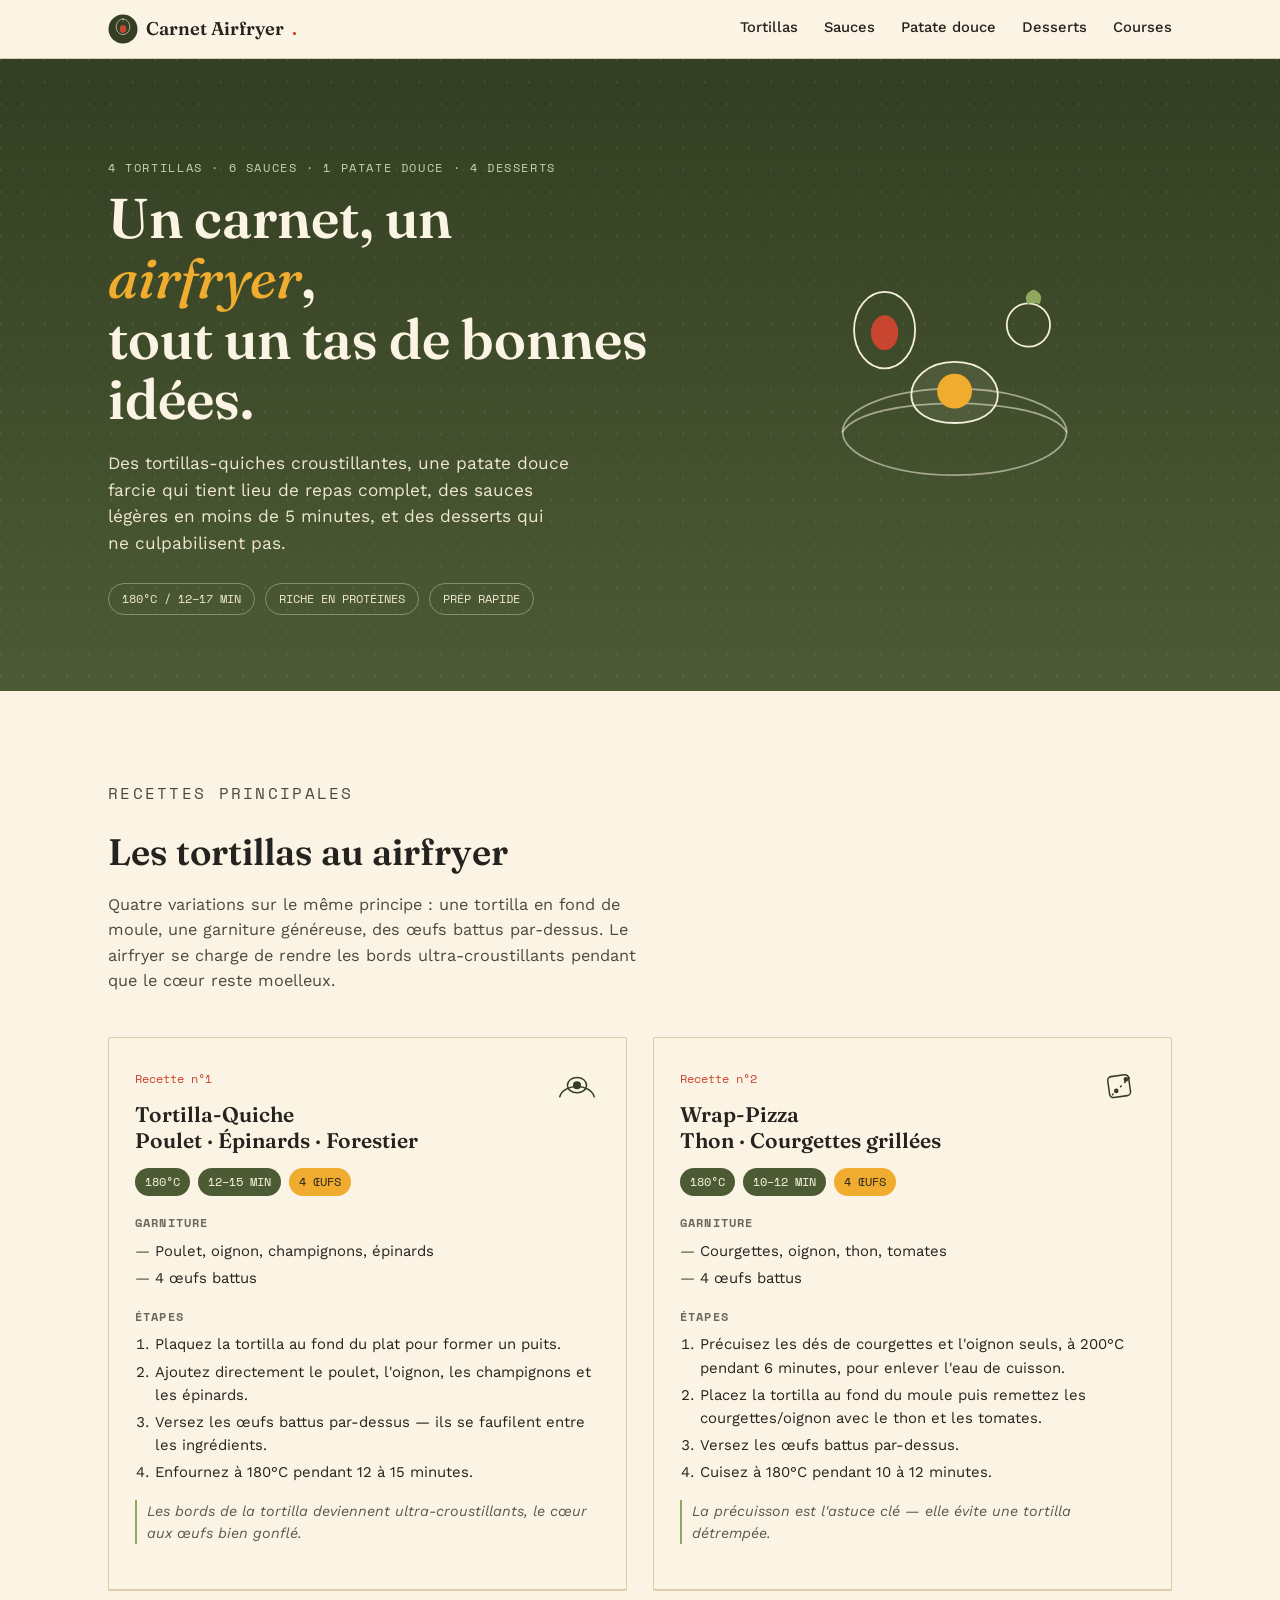
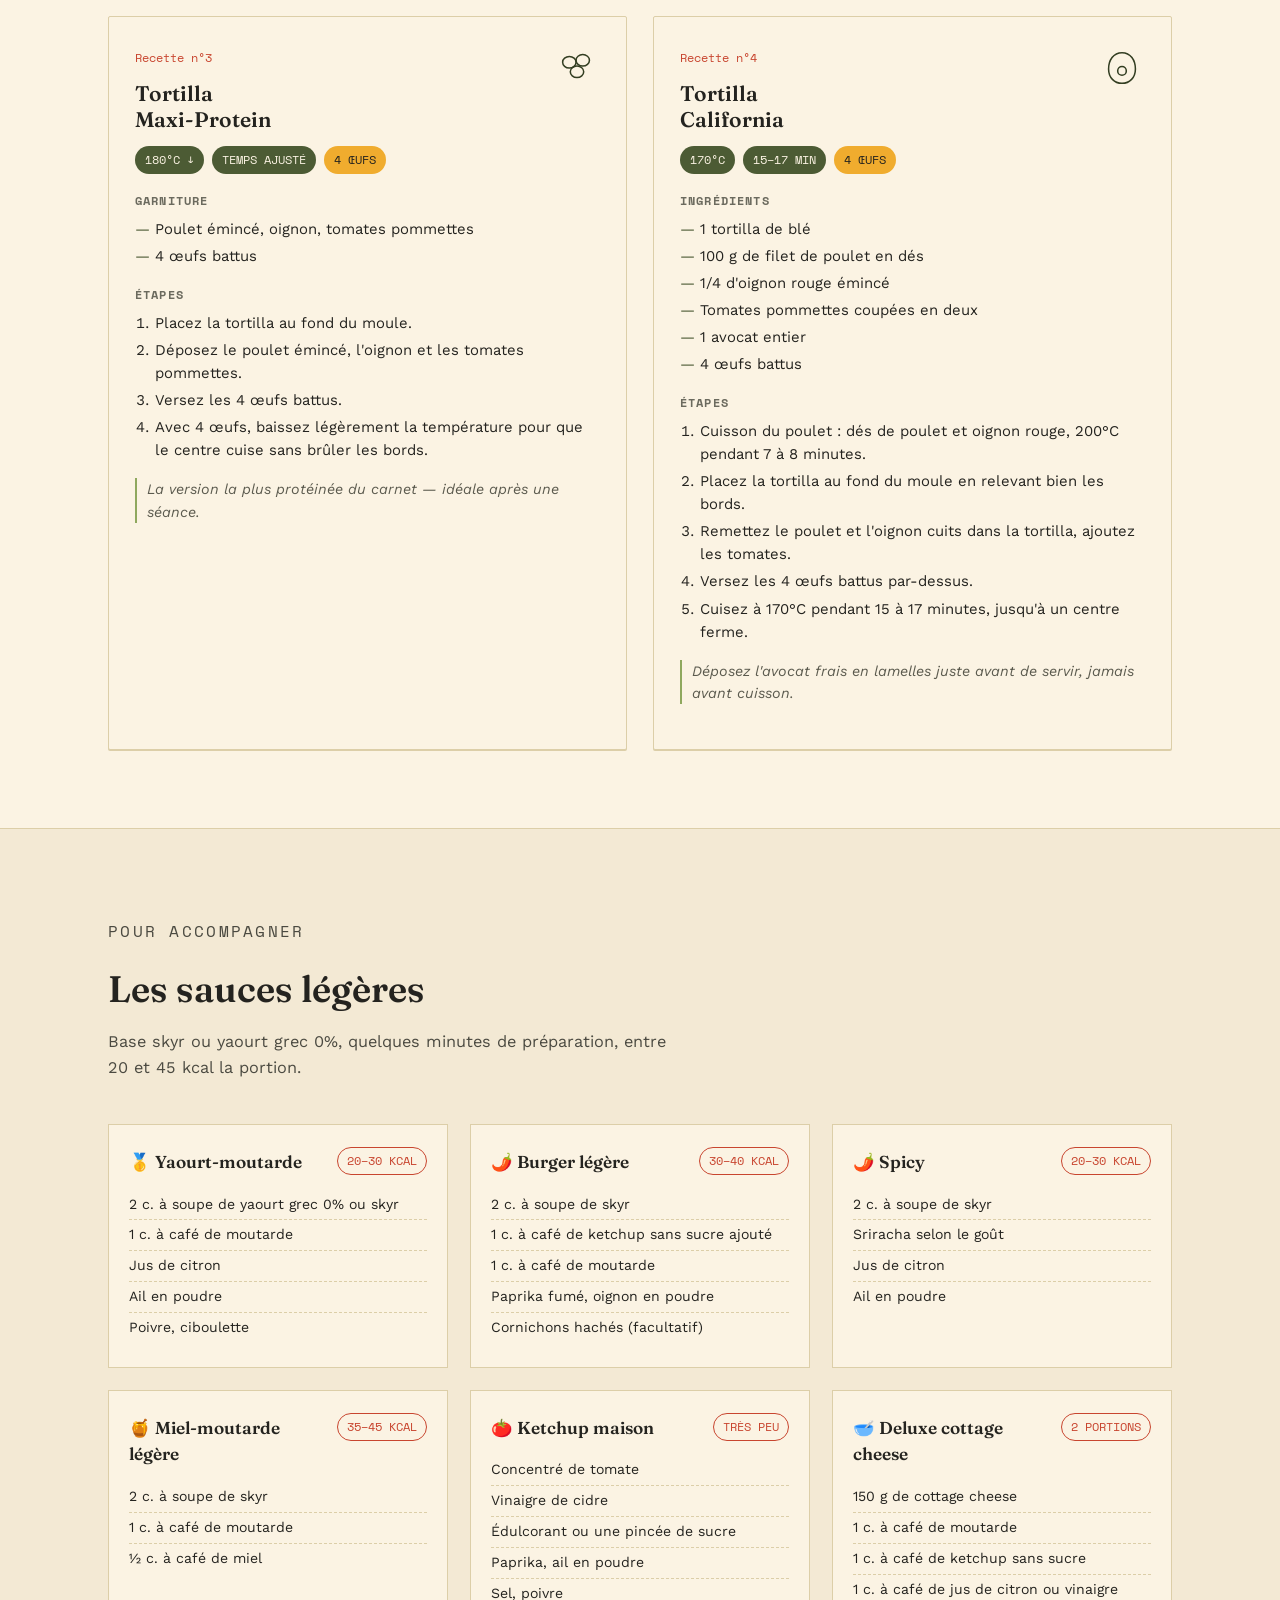
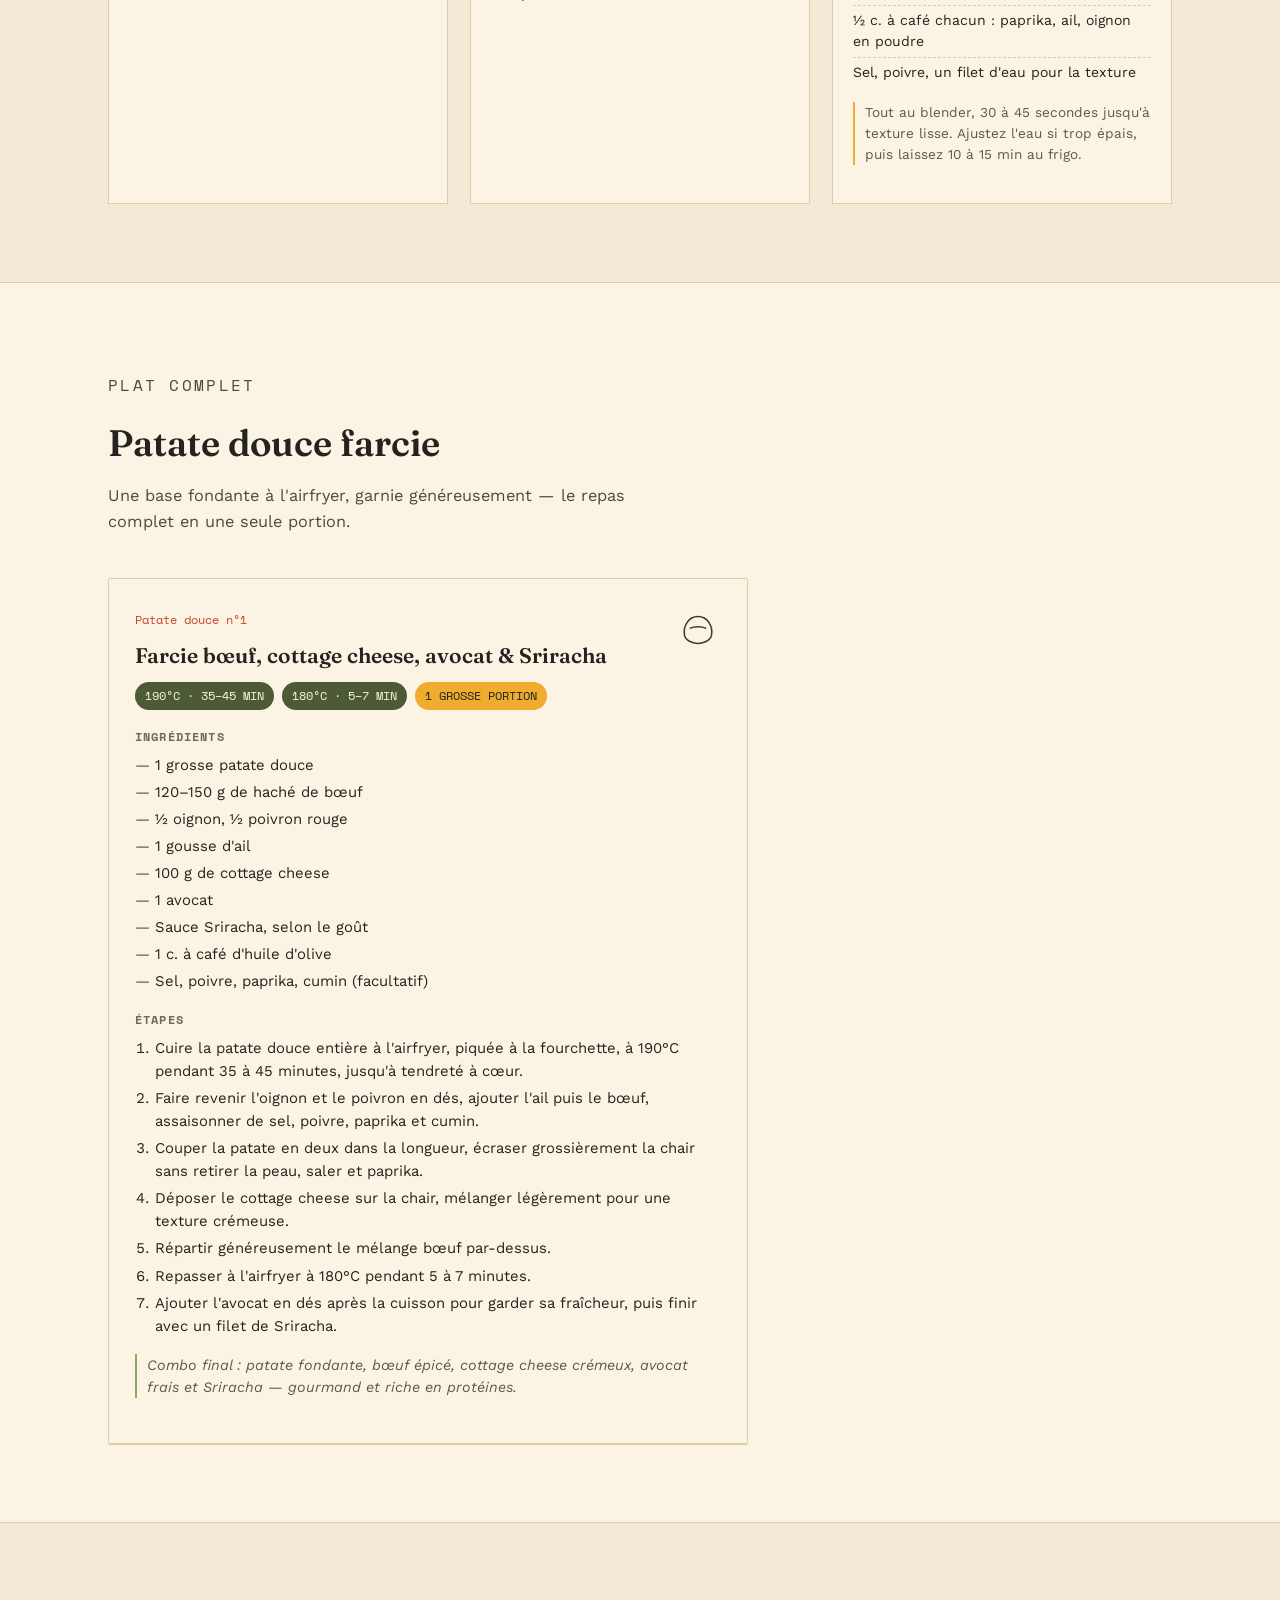
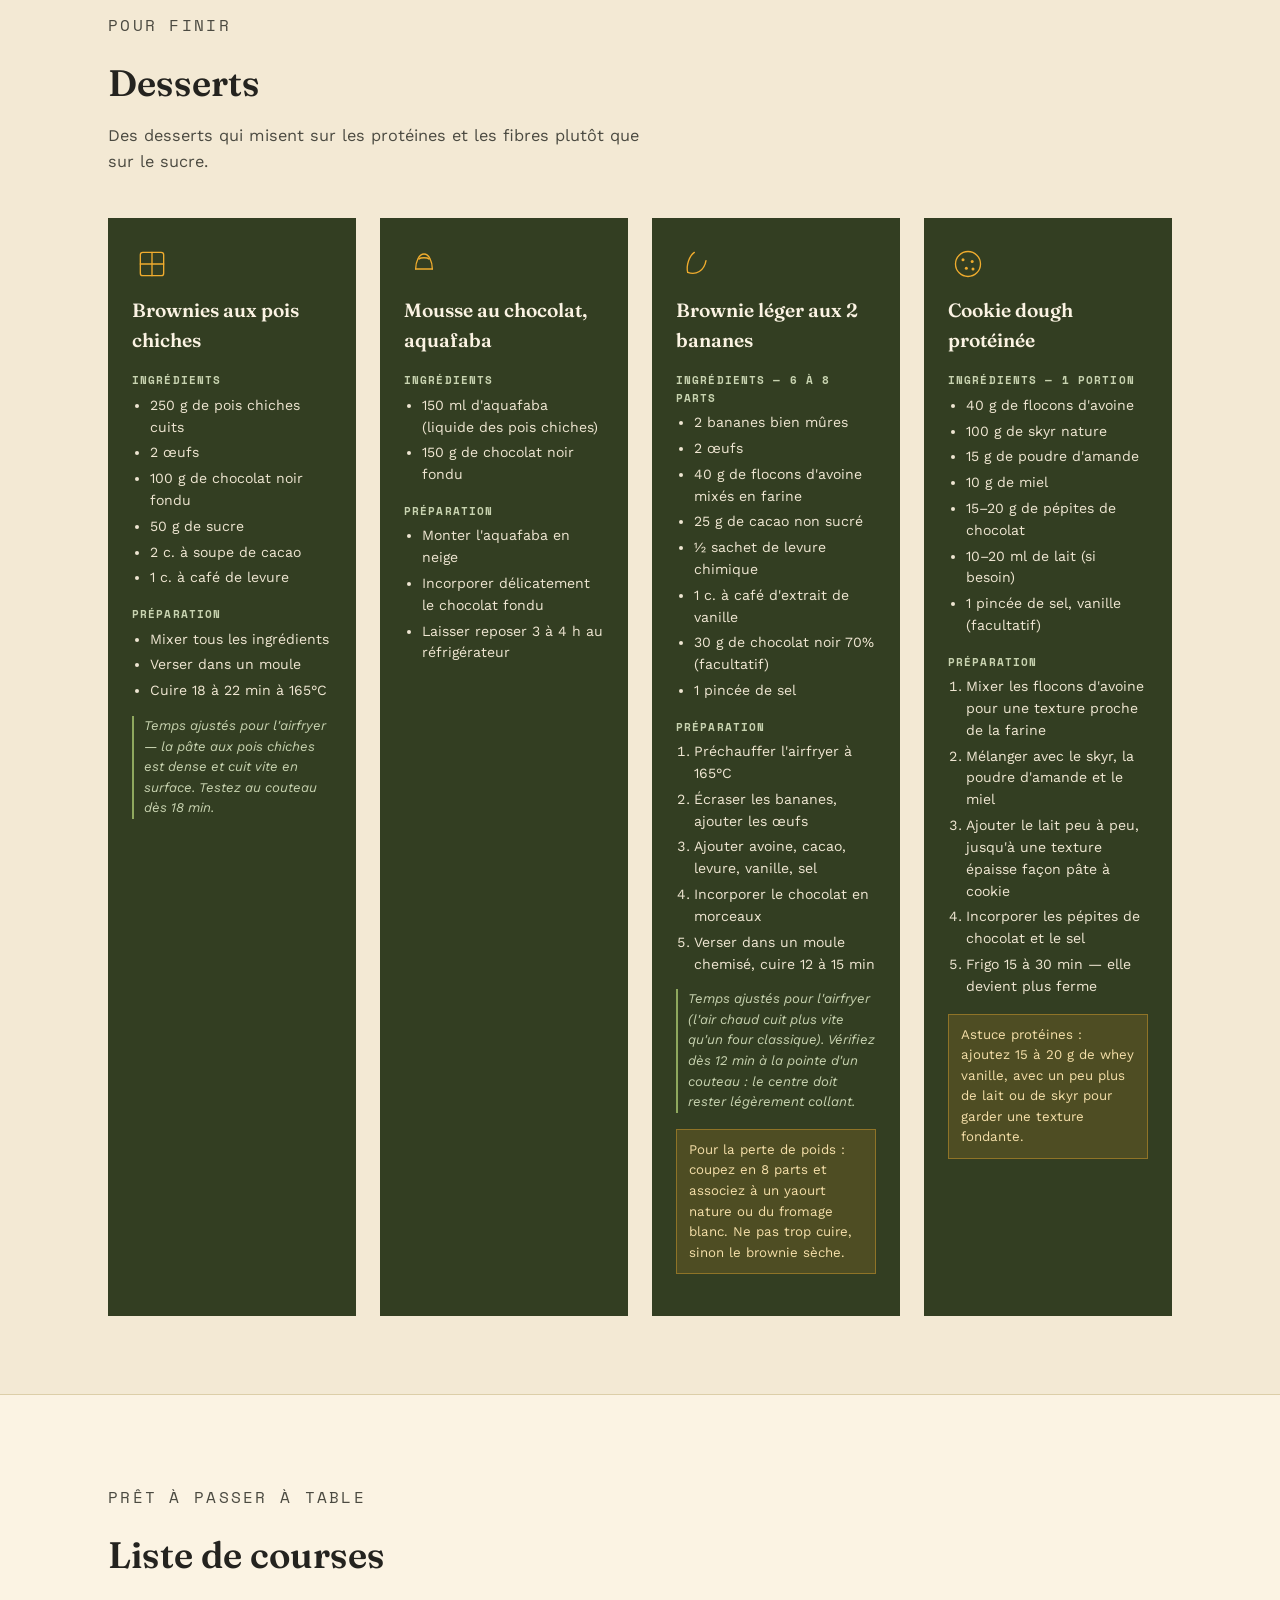
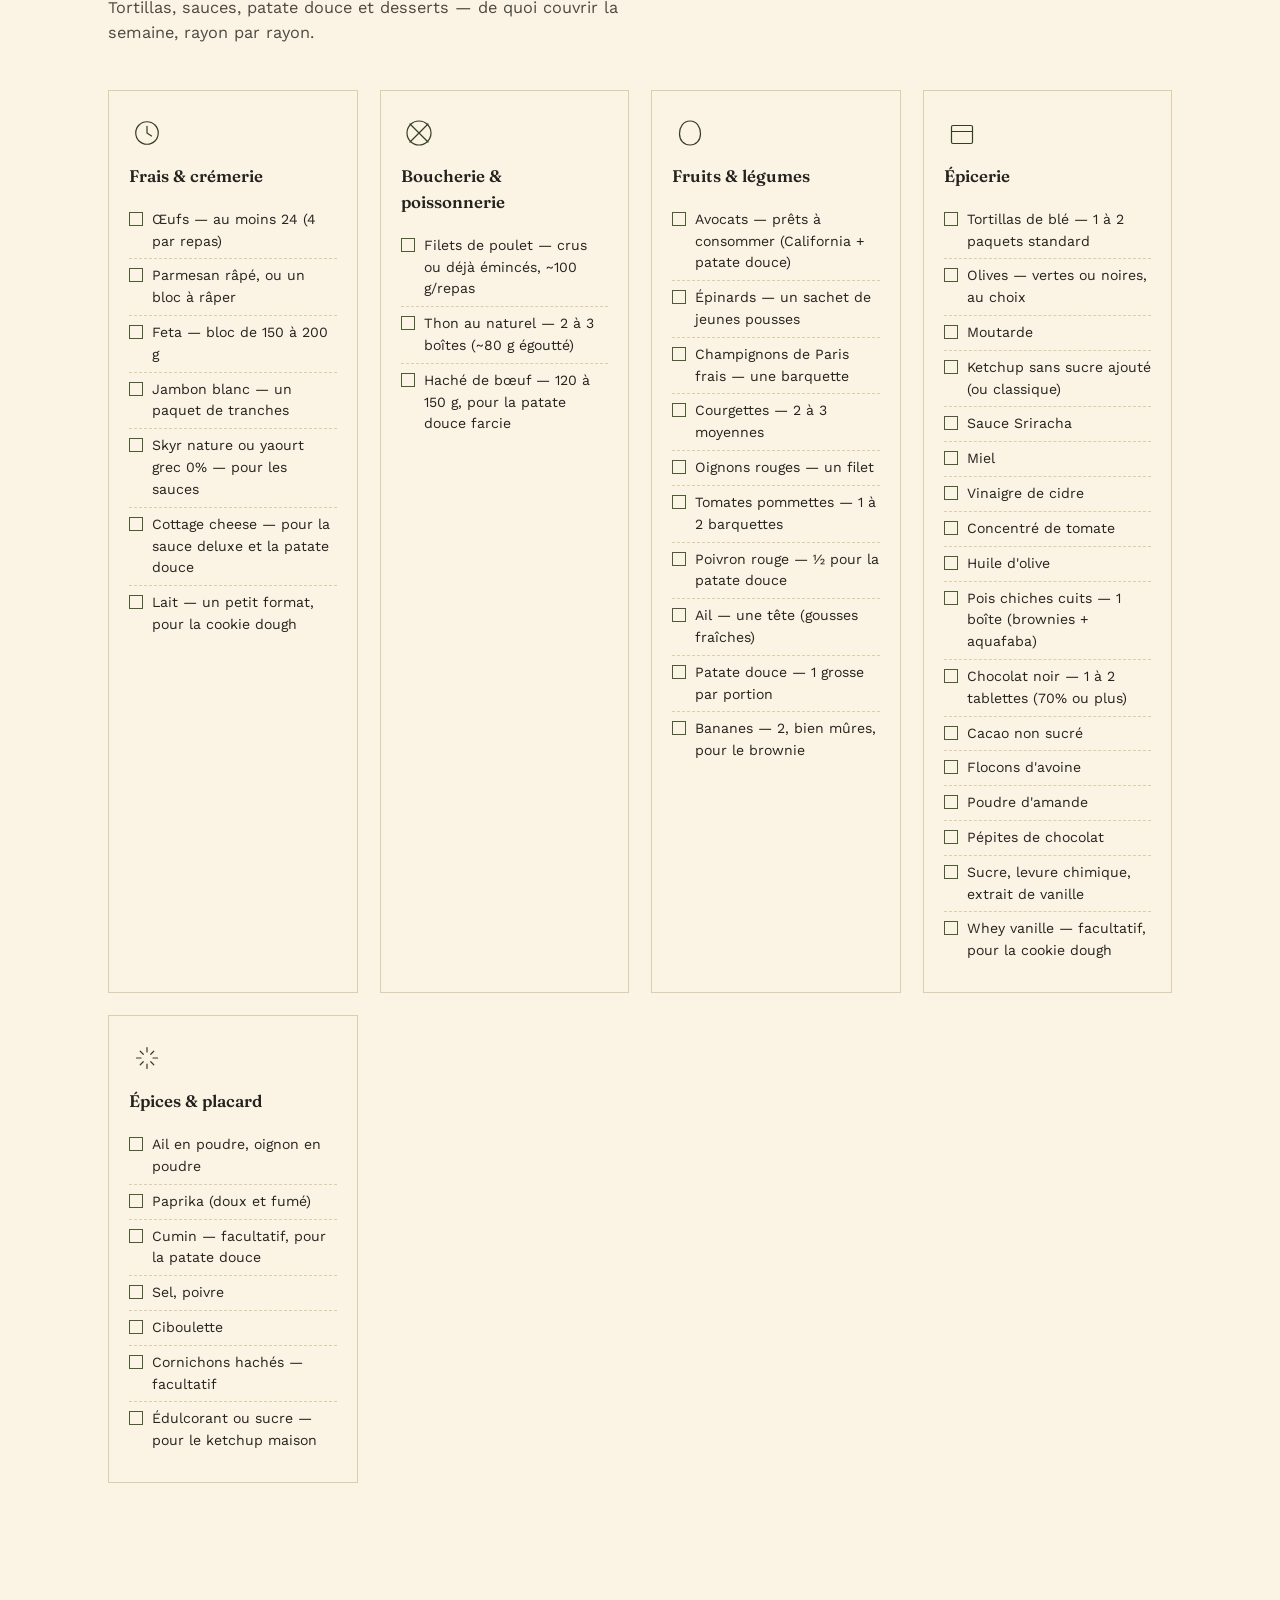
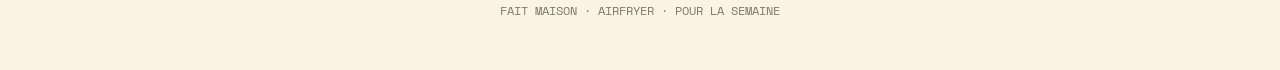
==== commit 6b599a84: "Add files via upload" ====
--- a/index.html
+++ b/index.html
@@ -696,8 +696,9 @@
         <ul>
           <li>Mixer tous les ingrédients</li>
           <li>Verser dans un moule</li>
-          <li>Cuire 20 à 25 min à 180°C</li>
-        </ul>
+          <li>Cuire 18 à 22 min à 165°C</li>
+        </ul>
+        <p class="note">Temps ajustés pour l'airfryer — la pâte aux pois chiches est dense et cuit vite en surface. Testez au couteau dès 18 min.</p>
       </div>
 
       <div class="dessert-card">
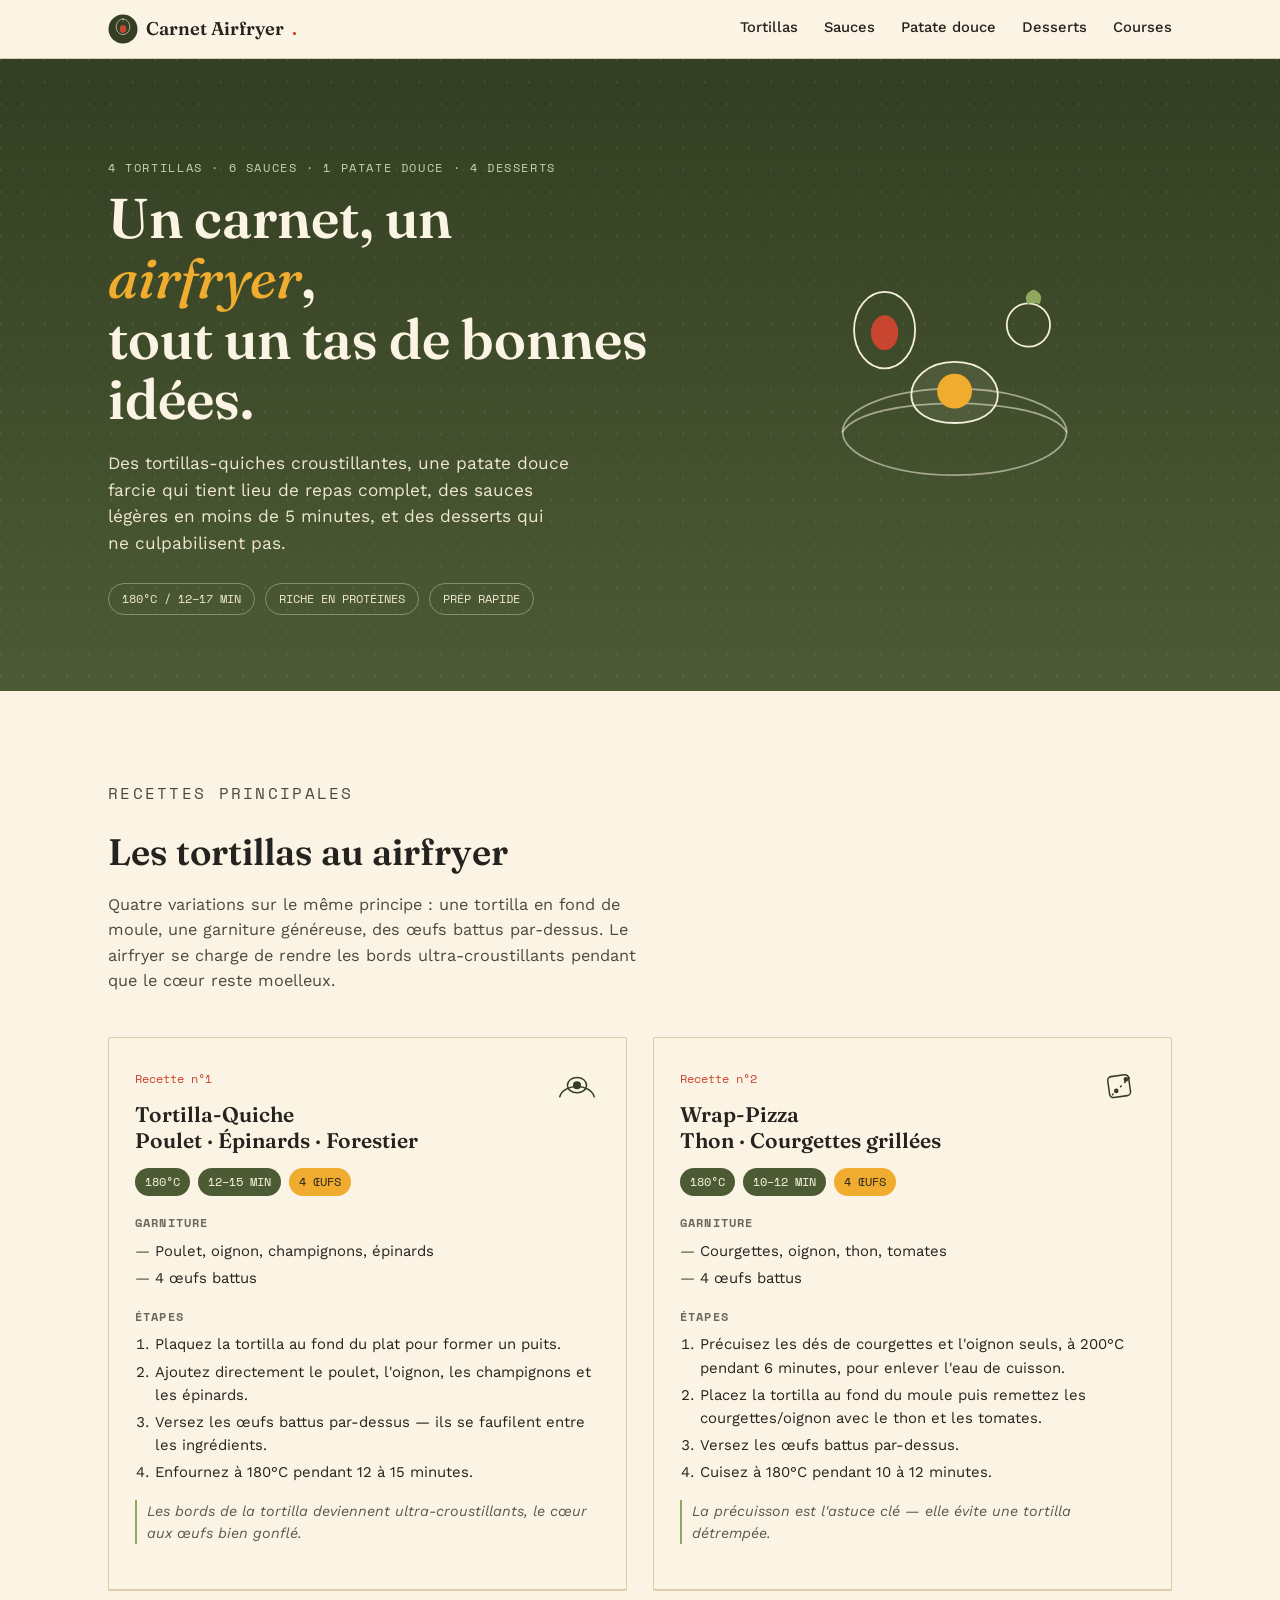
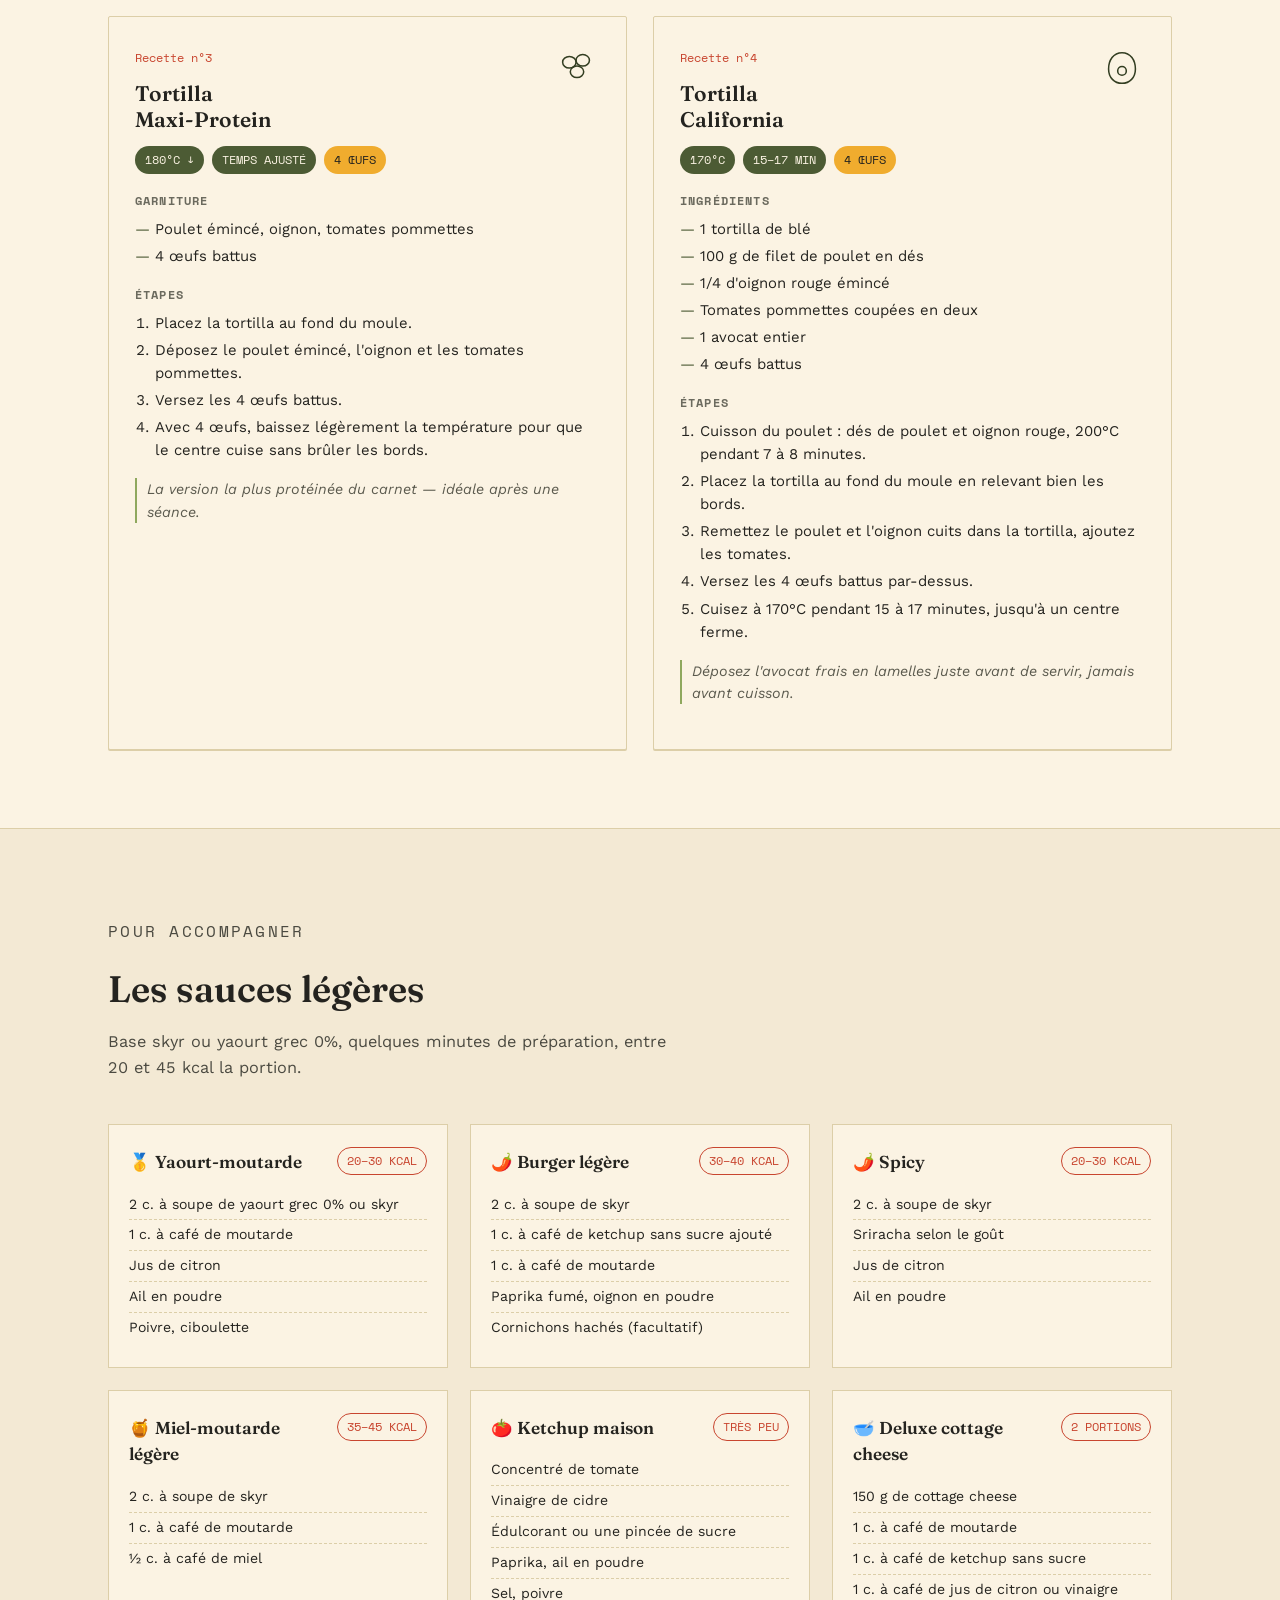
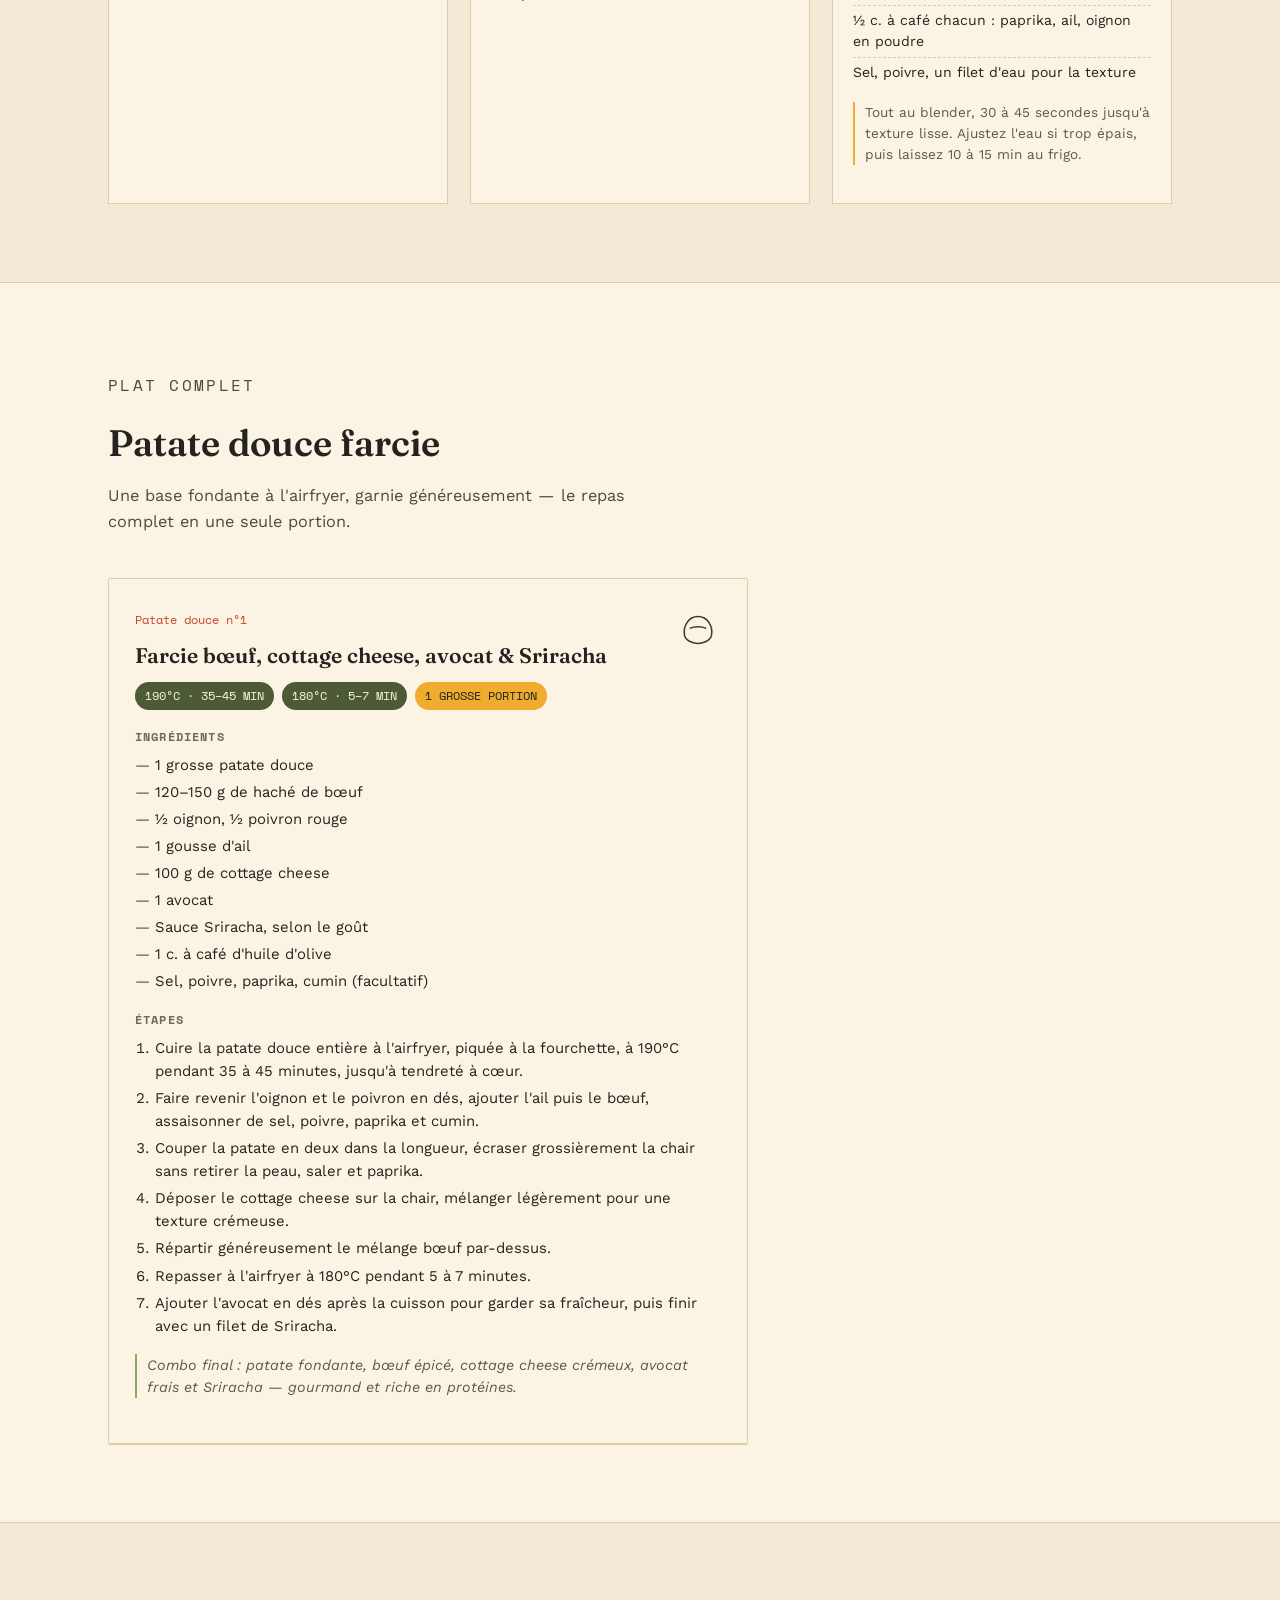
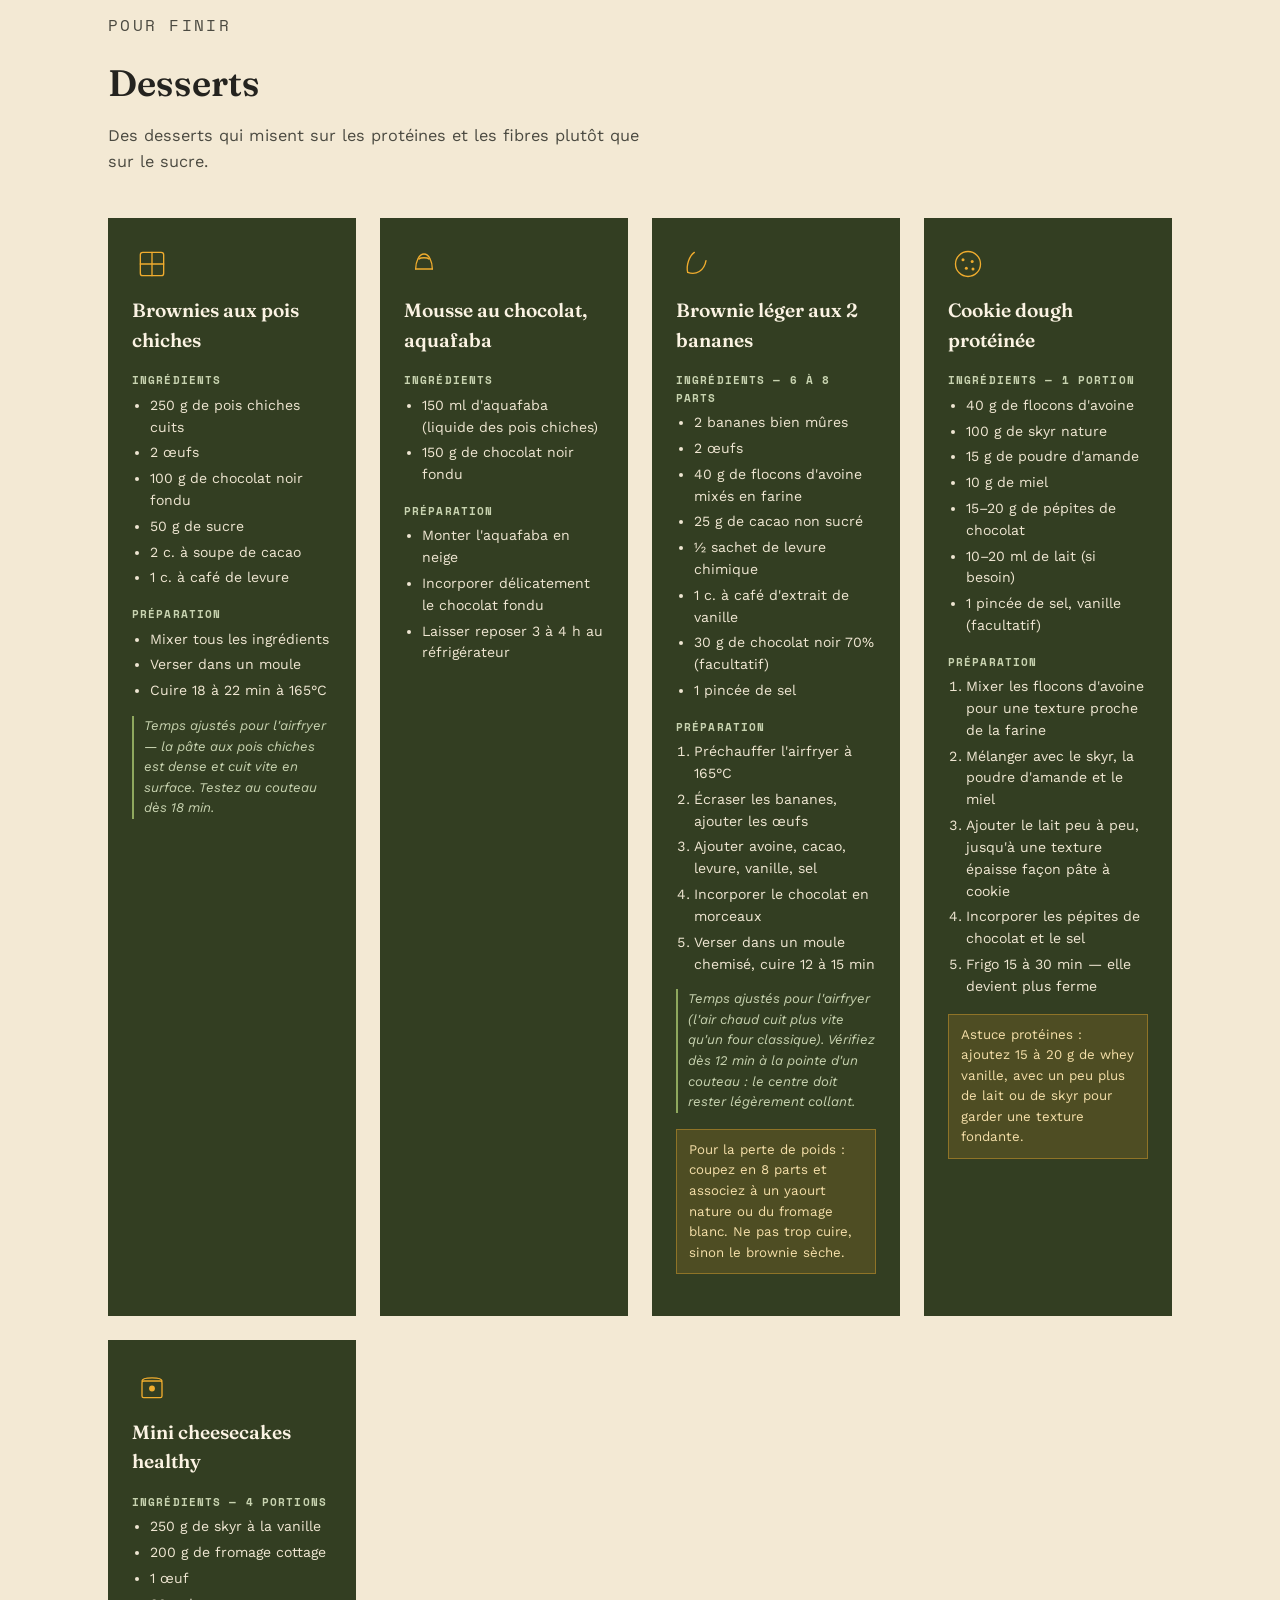
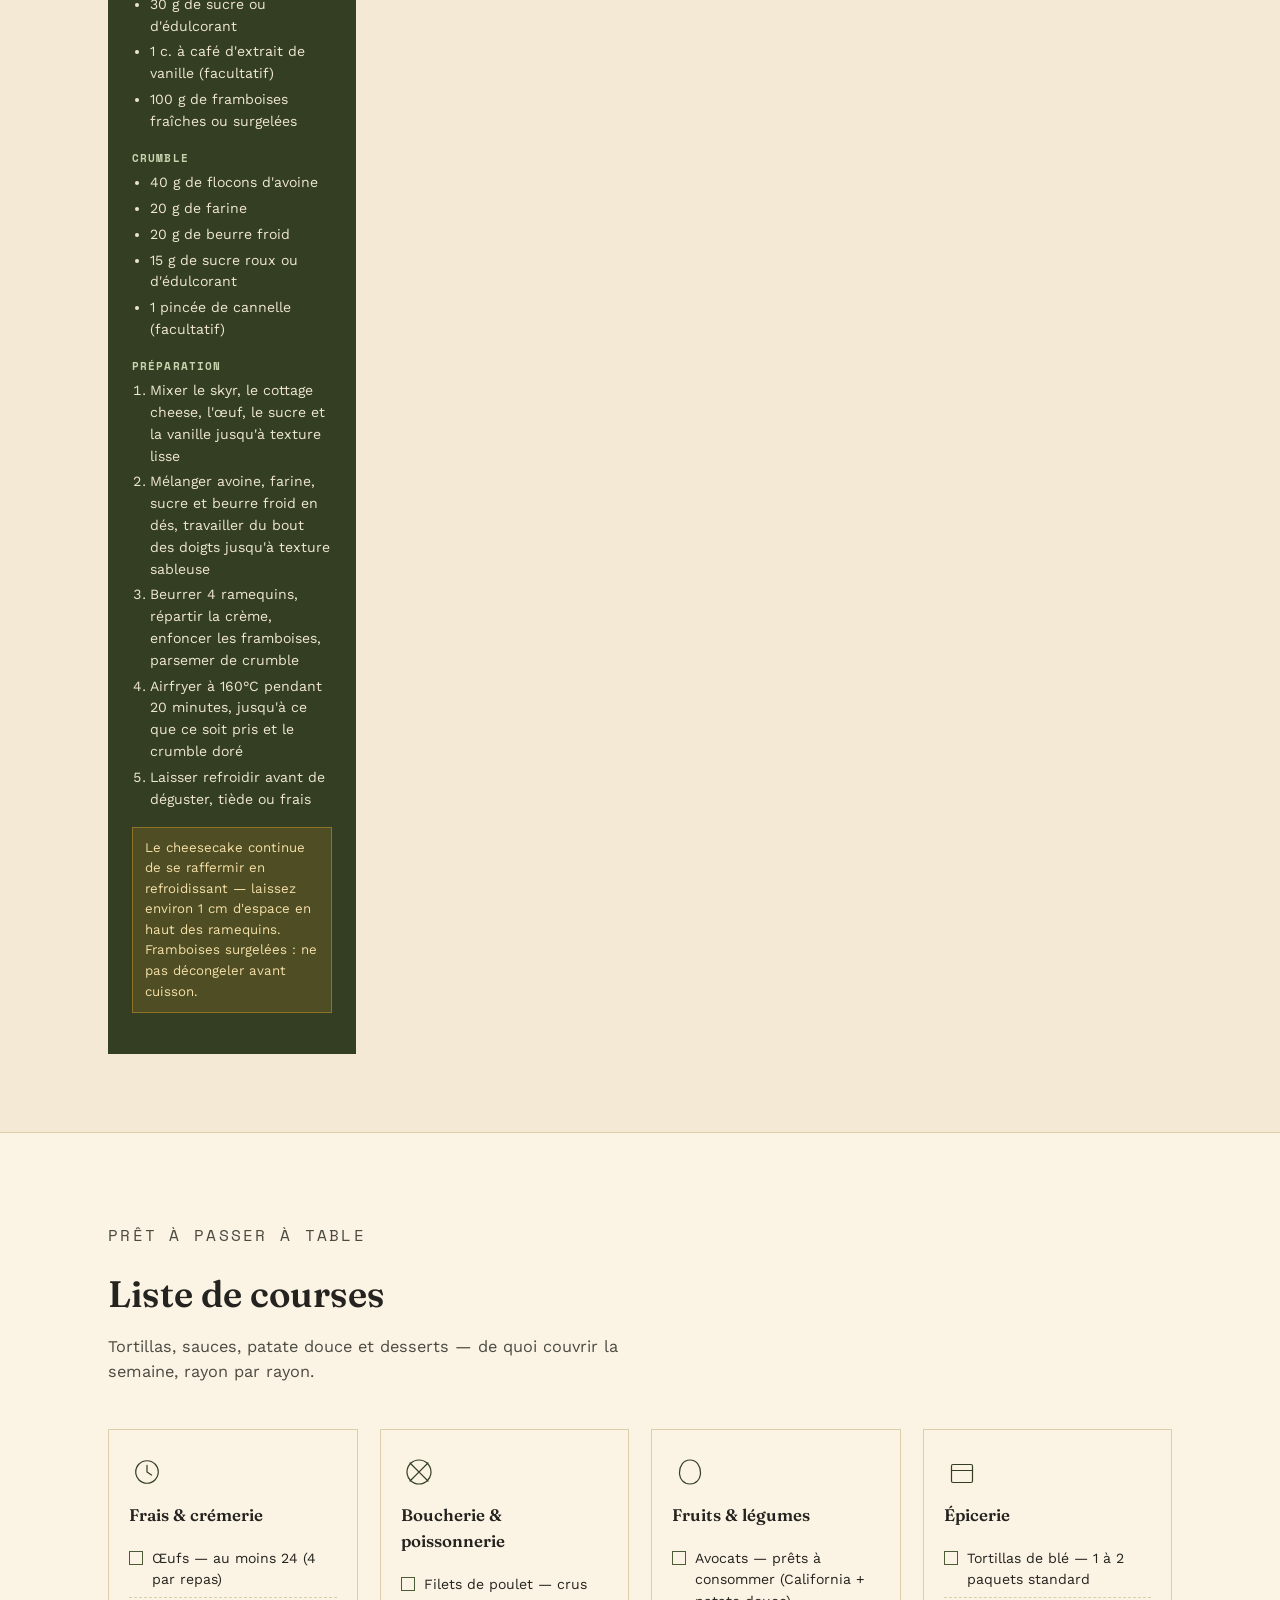
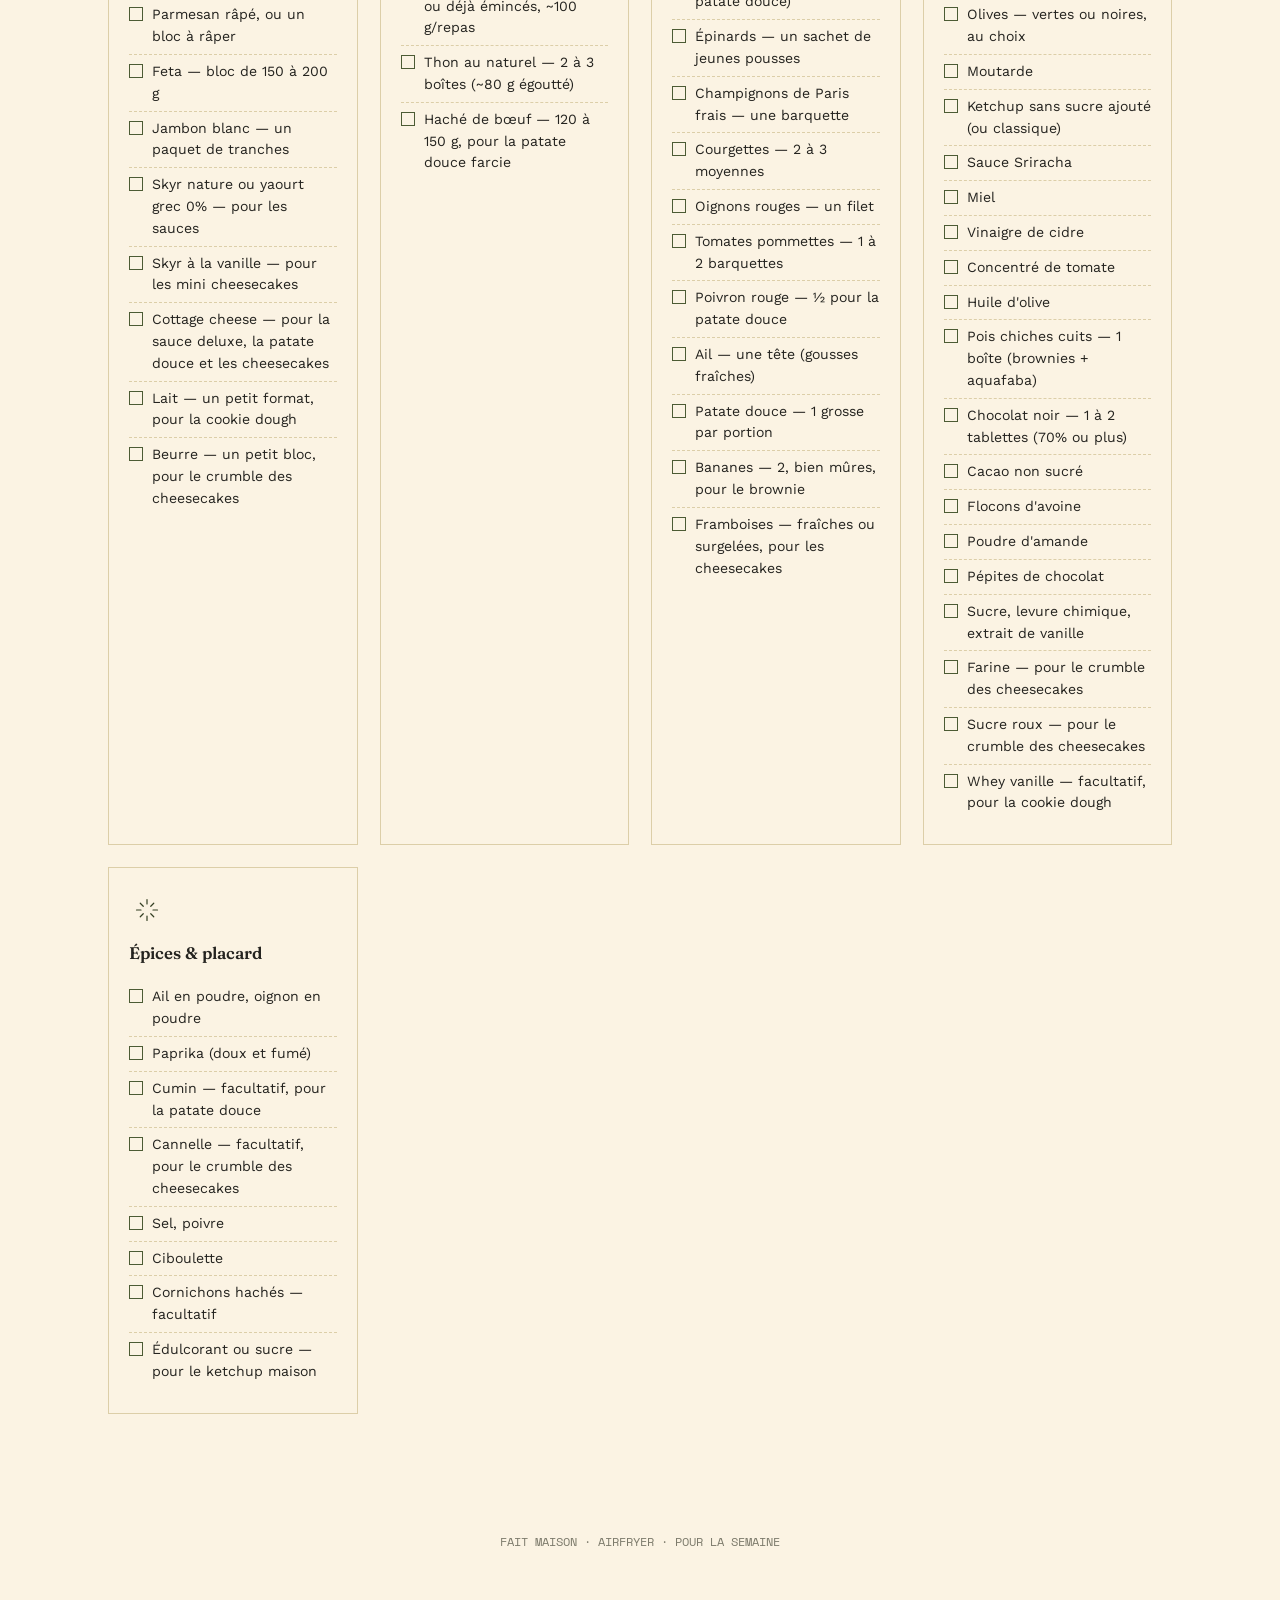
==== commit 6dcc4d15: "Add files via upload" ====
--- a/index.html
+++ b/index.html
@@ -767,6 +767,37 @@
         <p class="tip">Astuce protéines : ajoutez 15 à 20 g de whey vanille, avec un peu plus de lait ou de skyr pour garder une texture fondante.</p>
       </div>
 
+      <div class="dessert-card">
+        <svg class="icon" viewBox="0 0 48 48" fill="none" stroke="currentColor" stroke-width="1.6" stroke-linecap="round" stroke-linejoin="round"><rect x="12" y="18" width="24" height="20" rx="2"/><path d="M12 18c0-5 24-5 24 0"/><circle cx="24" cy="27" r="3.5" fill="currentColor" stroke="none"/></svg>
+        <h3>Mini cheesecakes healthy</h3>
+        <h4>Ingrédients — 4 portions</h4>
+        <ul>
+          <li>250 g de skyr à la vanille</li>
+          <li>200 g de fromage cottage</li>
+          <li>1 œuf</li>
+          <li>30 g de sucre ou d'édulcorant</li>
+          <li>1 c. à café d'extrait de vanille (facultatif)</li>
+          <li>100 g de framboises fraîches ou surgelées</li>
+        </ul>
+        <h4>Crumble</h4>
+        <ul>
+          <li>40 g de flocons d'avoine</li>
+          <li>20 g de farine</li>
+          <li>20 g de beurre froid</li>
+          <li>15 g de sucre roux ou d'édulcorant</li>
+          <li>1 pincée de cannelle (facultatif)</li>
+        </ul>
+        <h4>Préparation</h4>
+        <ol>
+          <li>Mixer le skyr, le cottage cheese, l'œuf, le sucre et la vanille jusqu'à texture lisse</li>
+          <li>Mélanger avoine, farine, sucre et beurre froid en dés, travailler du bout des doigts jusqu'à texture sableuse</li>
+          <li>Beurrer 4 ramequins, répartir la crème, enfoncer les framboises, parsemer de crumble</li>
+          <li>Airfryer à 160°C pendant 20 minutes, jusqu'à ce que ce soit pris et le crumble doré</li>
+          <li>Laisser refroidir avant de déguster, tiède ou frais</li>
+        </ol>
+        <p class="tip">Le cheesecake continue de se raffermir en refroidissant — laissez environ 1 cm d'espace en haut des ramequins. Framboises surgelées : ne pas décongeler avant cuisson.</p>
+      </div>
+
     </div>
   </div>
 </section>
@@ -790,8 +821,10 @@
           <li>Feta — bloc de 150 à 200 g</li>
           <li>Jambon blanc — un paquet de tranches</li>
           <li>Skyr nature ou yaourt grec 0% — pour les sauces</li>
-          <li>Cottage cheese — pour la sauce deluxe et la patate douce</li>
+          <li>Skyr à la vanille — pour les mini cheesecakes</li>
+          <li>Cottage cheese — pour la sauce deluxe, la patate douce et les cheesecakes</li>
           <li>Lait — un petit format, pour la cookie dough</li>
+          <li>Beurre — un petit bloc, pour le crumble des cheesecakes</li>
         </ul>
       </div>
       <div class="rayon">
@@ -817,6 +850,7 @@
           <li>Ail — une tête (gousses fraîches)</li>
           <li>Patate douce — 1 grosse par portion</li>
           <li>Bananes — 2, bien mûres, pour le brownie</li>
+          <li>Framboises — fraîches ou surgelées, pour les cheesecakes</li>
         </ul>
       </div>
       <div class="rayon">
@@ -839,6 +873,8 @@
           <li>Poudre d'amande</li>
           <li>Pépites de chocolat</li>
           <li>Sucre, levure chimique, extrait de vanille</li>
+          <li>Farine — pour le crumble des cheesecakes</li>
+          <li>Sucre roux — pour le crumble des cheesecakes</li>
           <li>Whey vanille — facultatif, pour la cookie dough</li>
         </ul>
       </div>
@@ -849,6 +885,7 @@
           <li>Ail en poudre, oignon en poudre</li>
           <li>Paprika (doux et fumé)</li>
           <li>Cumin — facultatif, pour la patate douce</li>
+          <li>Cannelle — facultatif, pour le crumble des cheesecakes</li>
           <li>Sel, poivre</li>
           <li>Ciboulette</li>
           <li>Cornichons hachés — facultatif</li>
